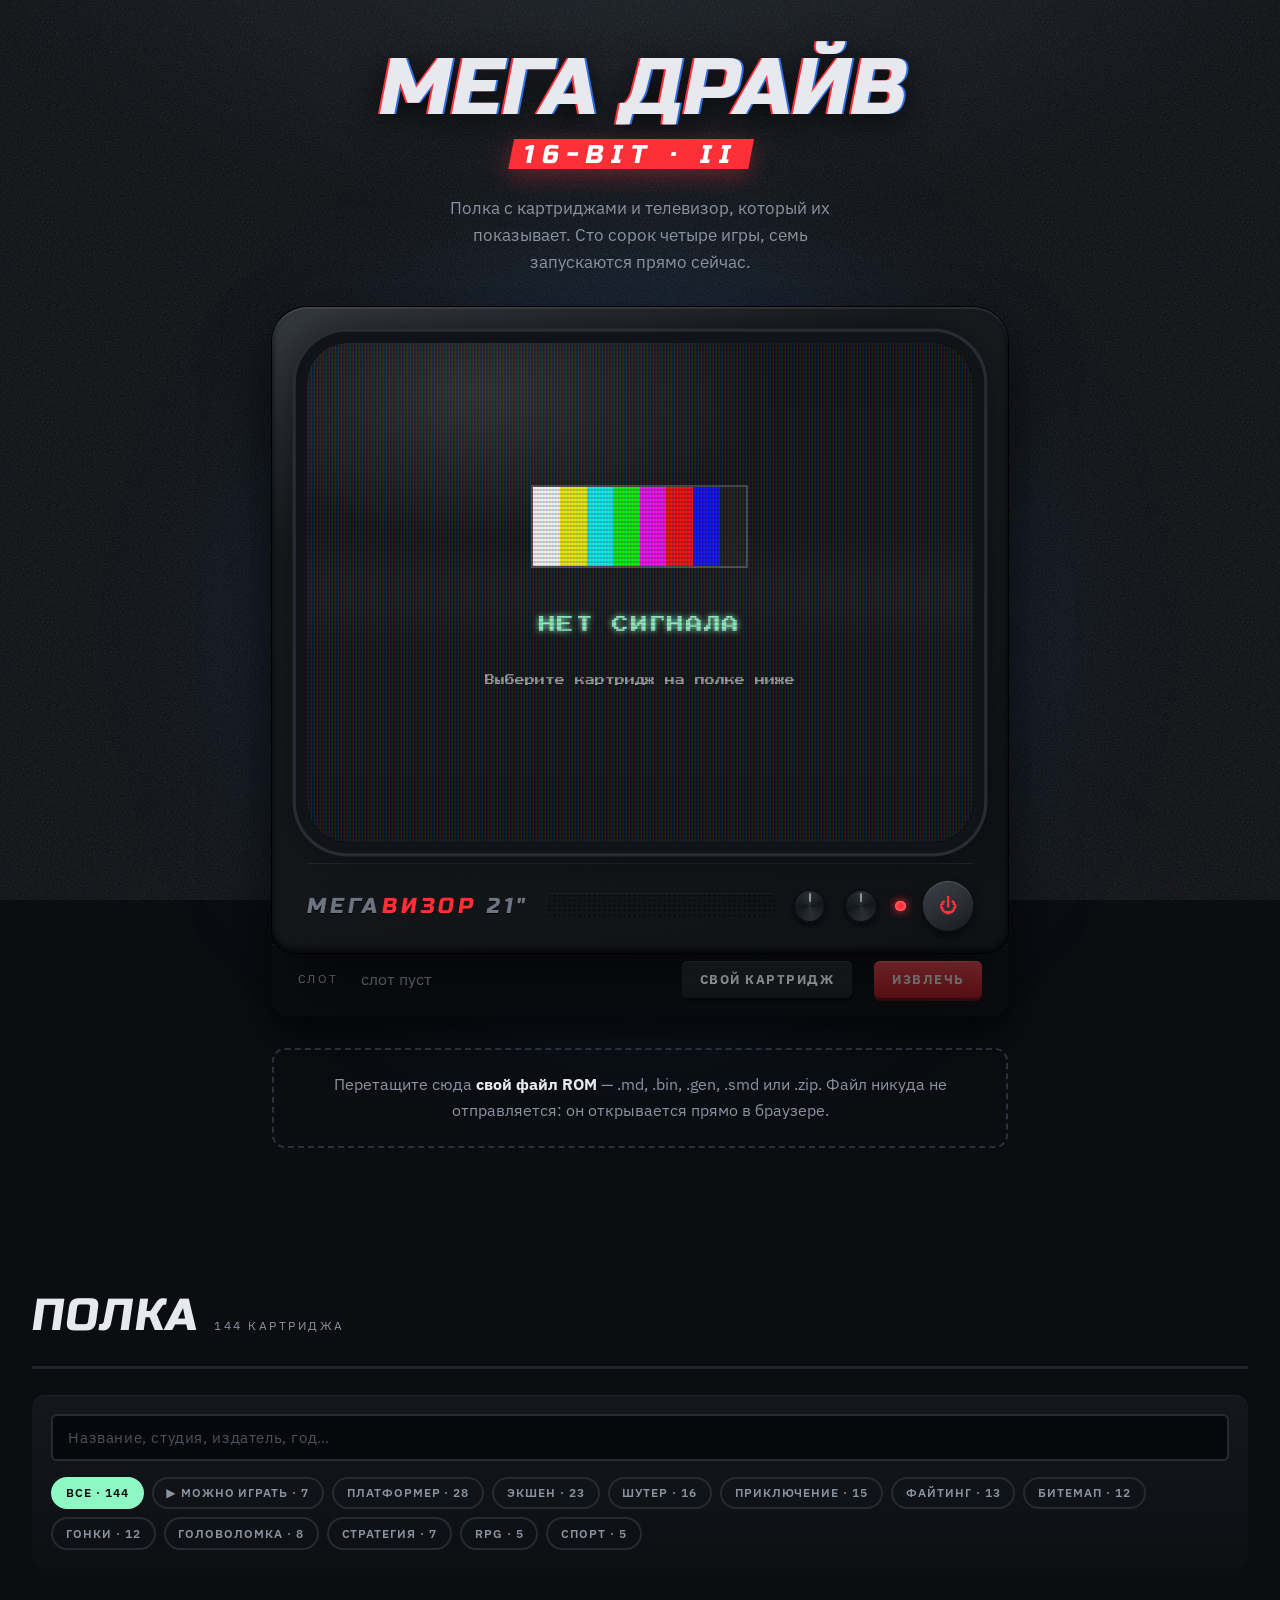
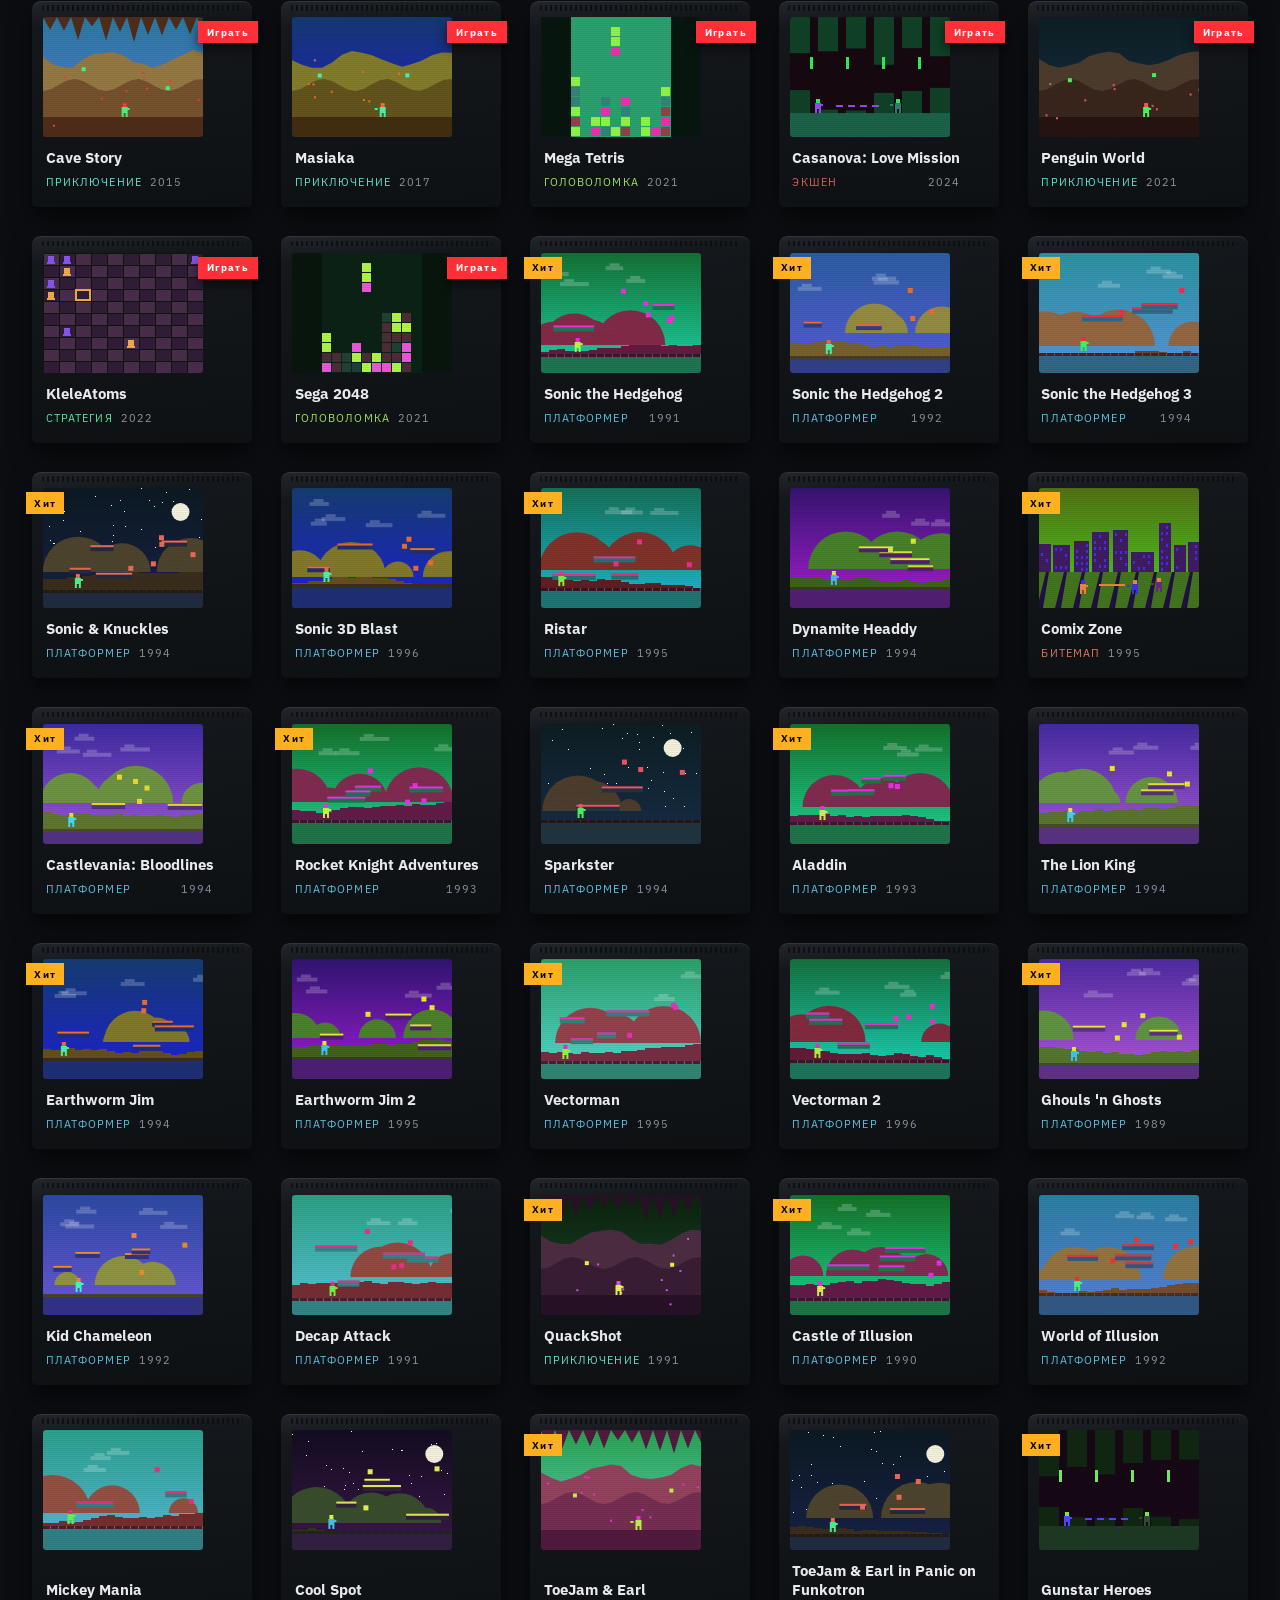
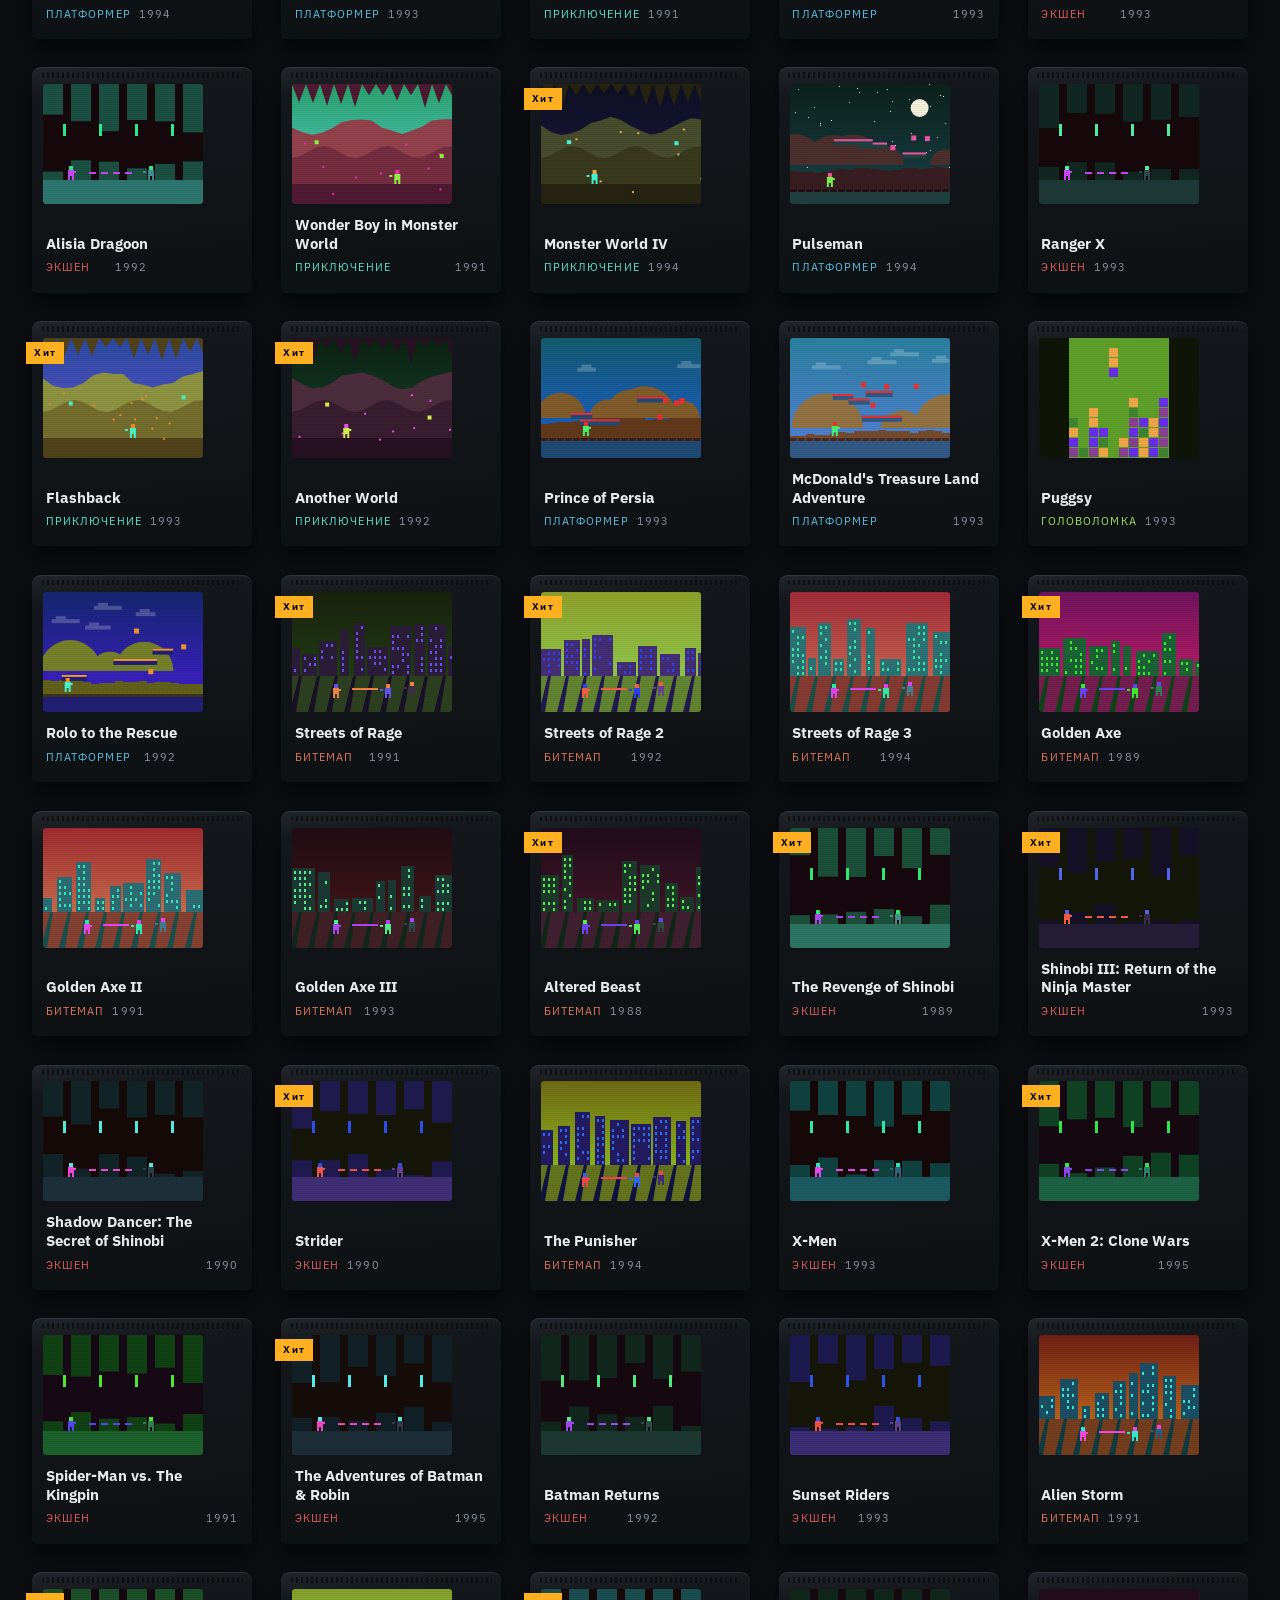
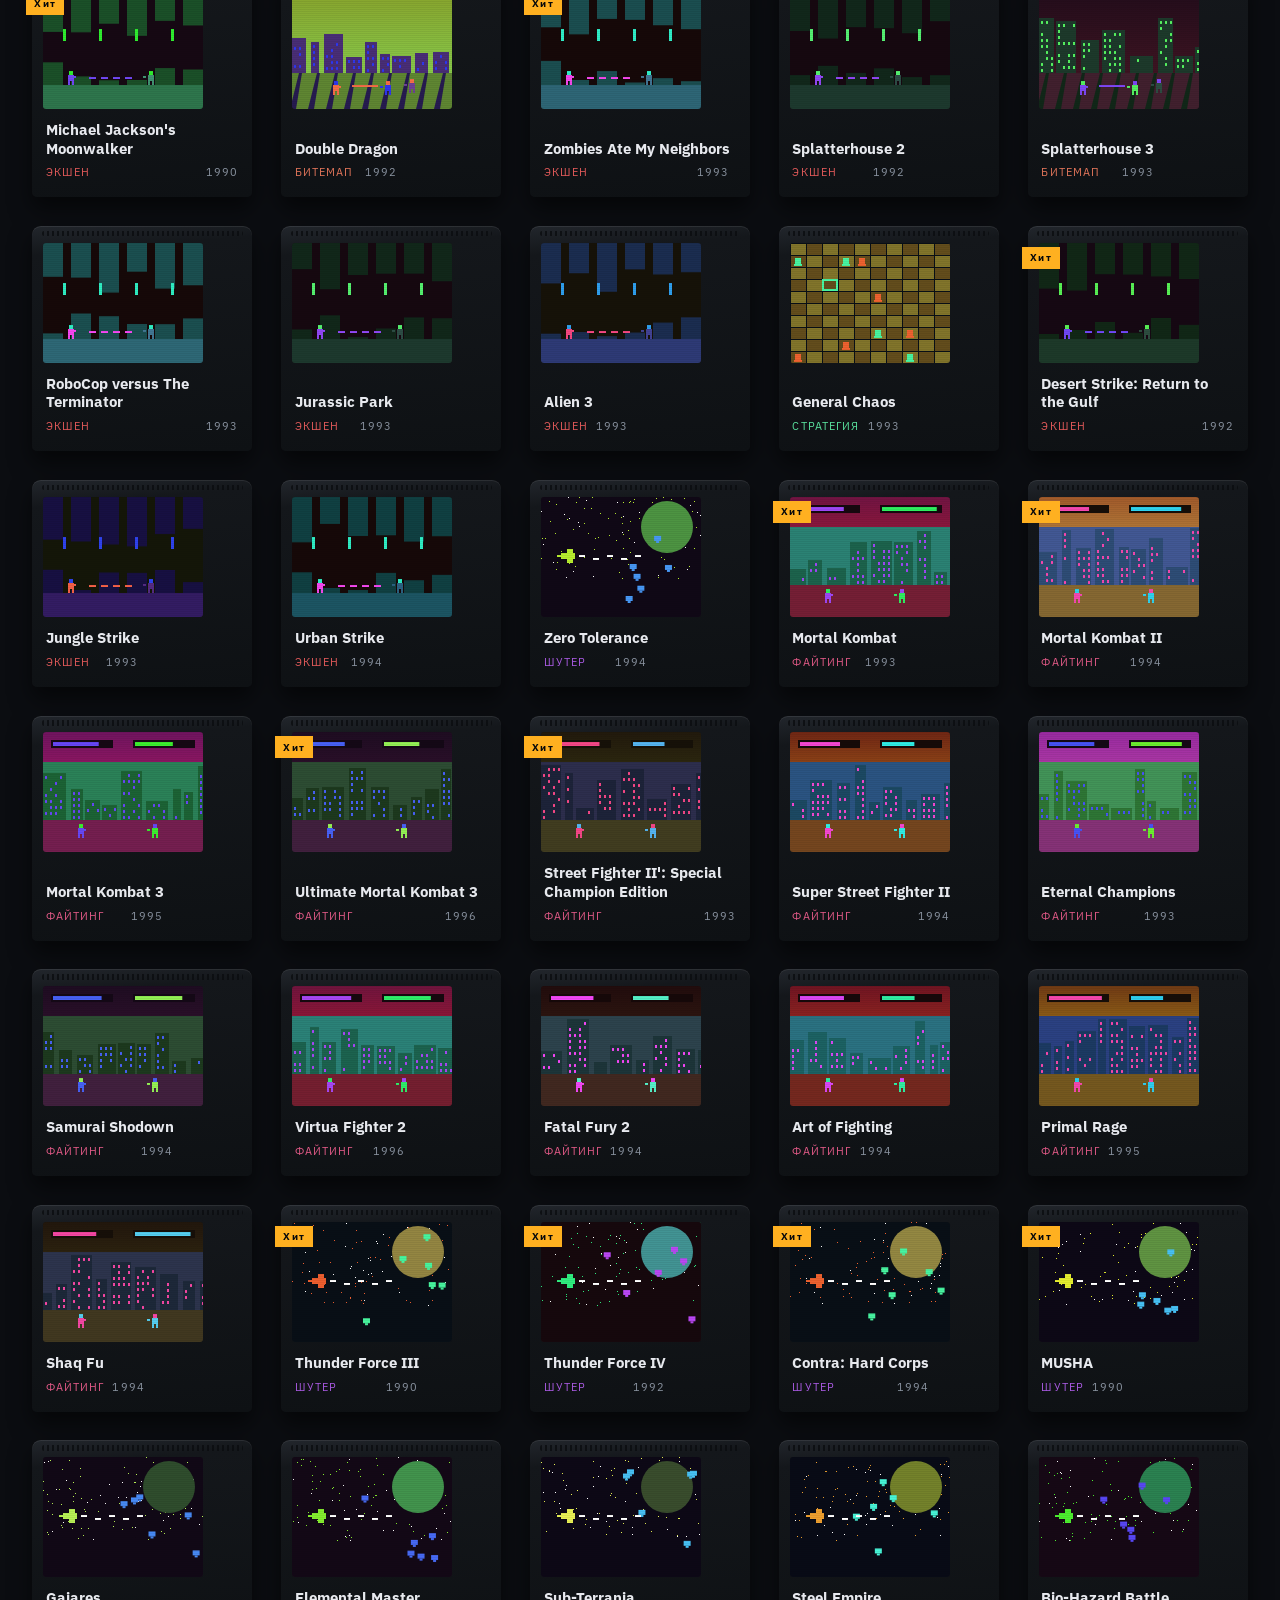
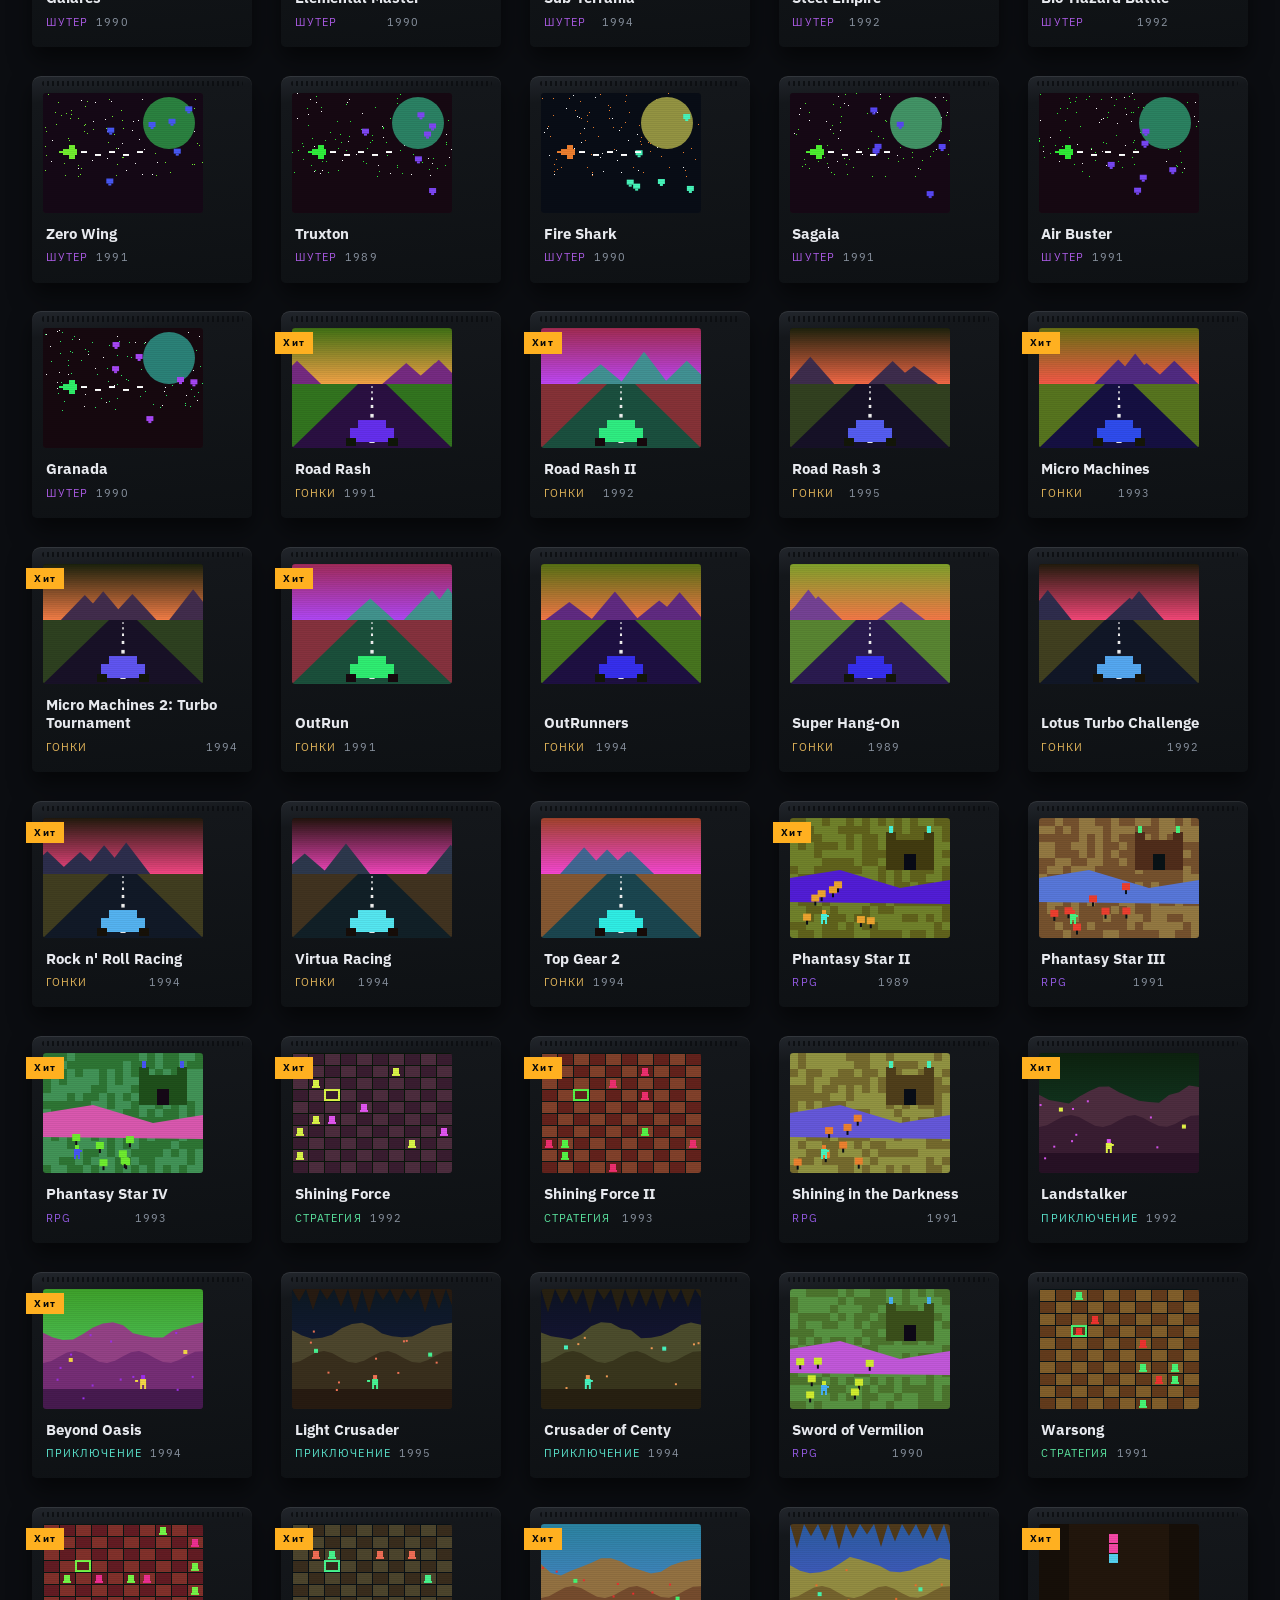
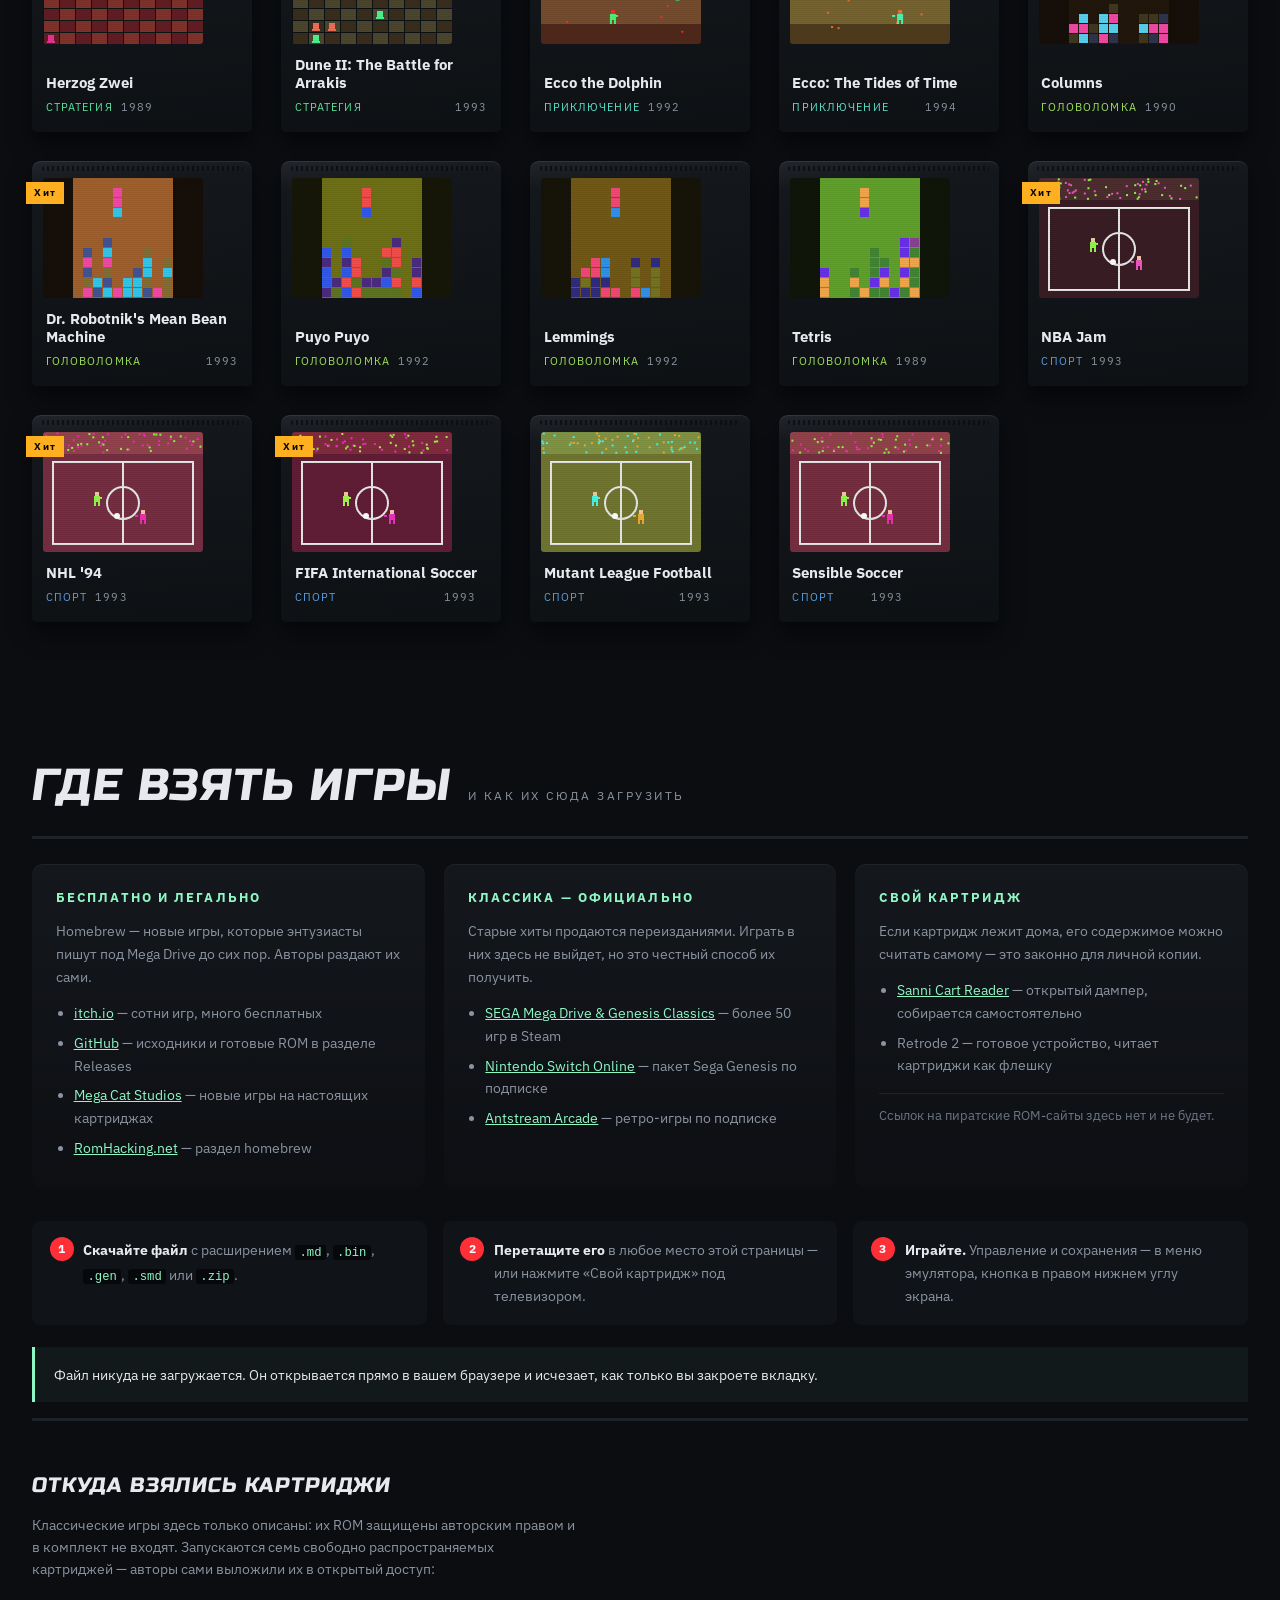
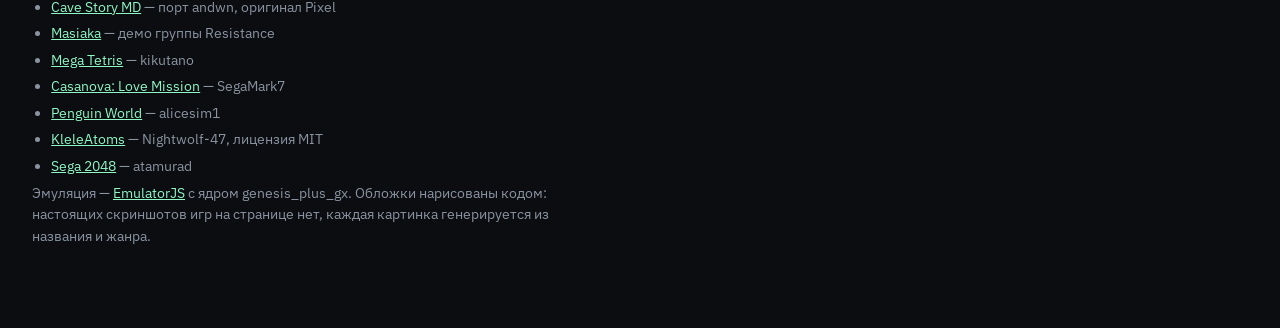
==== index.html @ 90690cce "Страница каталога и раздел «Где взять игры»" ====
<!doctype html>
<html lang="ru">
<head>
<meta charset="utf-8">
<meta name="viewport" content="width=device-width, initial-scale=1">
<title>Мега Драйв II — полка картриджей</title>
<meta name="description" content="Каталог 144 игр Sega Mega Drive II и рабочий эмулятор в браузере. Homebrew-картриджи запускаются сразу, свои — перетаскиванием.">
<link rel="preconnect" href="https://fonts.googleapis.com">
<link rel="preconnect" href="https://fonts.gstatic.com" crossorigin>
<link href="https://fonts.googleapis.com/css2?family=IBM+Plex+Sans:wght@400;600;700&family=Press+Start+2P&family=Russo+One&display=swap" rel="stylesheet">
<link rel="stylesheet" href="assets/css/main.css">
<link rel="stylesheet" href="assets/css/crt.css">
<link rel="icon" href="data:image/svg+xml,%3Csvg xmlns='http://www.w3.org/2000/svg' viewBox='0 0 32 32'%3E%3Crect width='32' height='32' rx='4' fill='%2317191d'/%3E%3Crect x='5' y='9' width='22' height='15' rx='2' fill='%238ef7c4'/%3E%3C/svg%3E">
</head>
<body>

<header class="masthead shell">
  <h1 class="wordmark">
    <span class="wordmark-top">Мега Драйв</span>
    <span class="wordmark-bottom">16-BIT · II</span>
  </h1>
  <p class="tagline">
    Полка с картриджами и телевизор, который их показывает.
    Сто сорок четыре игры, семь запускаются прямо сейчас.
  </p>
</header>

<main>
  <section class="theatre" aria-label="Телевизор">
    <div class="tv" id="tv">
      <div class="tv-glow" aria-hidden="true"></div>

      <div class="screen" id="screen">
        <div class="screen-content" id="screenContent">

          <div class="view-idle" id="viewIdle">
            <div class="idle-bars" id="idleBars" aria-hidden="true"></div>
            <p class="idle-title">НЕТ СИГНАЛА</p>
            <p class="idle-hint">Выберите картридж на полке ниже</p>
          </div>

          <div class="screen-view view-detail" id="viewDetail"></div>
          <div class="screen-view view-game" id="viewGame"></div>

        </div>

        <div class="screen-fx" aria-hidden="true">
          <div class="fx-noise"></div>
          <div class="fx-roll"></div>
          <div class="fx-mask"></div>
          <div class="fx-scan"></div>
          <div class="fx-glass"></div>
        </div>

        <p class="channel-badge" id="channel" aria-hidden="true">CH 00</p>
      </div>

      <div class="tv-panel">
        <span class="tv-brand" aria-hidden="true">МЕГА<b>ВИЗОР</b> 21"</span>
        <div class="tv-speaker" aria-hidden="true"></div>
        <div class="tv-knob" aria-hidden="true"></div>
        <div class="tv-knob" aria-hidden="true"></div>
        <span class="tv-led" aria-hidden="true"></span>
        <button class="tv-power" id="power" type="button" aria-pressed="false">
          <span aria-hidden="true">⏻</span>
          <span class="visually-hidden">Включить или выключить телевизор</span>
        </button>
      </div>
    </div>

    <div class="shelf">
      <span class="slot-label">Слот</span>
      <span class="slot-title" id="slotTitle" data-empty="true">слот пуст</span>
      <button class="btn" id="btnLoad" type="button">Свой картридж</button>
      <button class="btn btn-red" id="btnEject" type="button" disabled>Извлечь</button>
      <input type="file" id="fileInput" class="visually-hidden" accept=".md,.bin,.gen,.smd,.68k,.sgd,.zip">
    </div>

    <p class="dropzone" id="dropzone">
      Перетащите сюда <strong>свой файл ROM</strong> — .md, .bin, .gen, .smd или .zip.
      Файл никуда не отправляется: он открывается прямо в браузере.
    </p>
  </section>

  <section class="catalog shell" aria-label="Каталог игр">
    <div class="section-head">
      <h2 class="section-title">Полка</h2>
      <span class="section-count" id="resultCount"></span>
    </div>

    <div class="filters">
      <div class="filter-row">
        <label class="visually-hidden" for="search">Поиск по каталогу</label>
        <input class="search" id="search" type="search" placeholder="Название, студия, издатель, год…" autocomplete="off">
      </div>
      <div class="filter-row" id="chips"></div>
    </div>

    <ul class="grid" id="grid"></ul>
  </section>

  <section class="guide shell" id="guide" aria-label="Где взять игры">
    <div class="section-head">
      <h2 class="section-title">Где взять игры</h2>
      <span class="section-count">и как их сюда загрузить</span>
    </div>

    <div class="guide-grid">
      <article class="guide-card">
        <h3 class="guide-title">Бесплатно и легально</h3>
        <p>Homebrew — новые игры, которые энтузиасты пишут под Mega Drive до сих пор. Авторы раздают их сами.</p>
        <ul class="guide-links">
          <li><a href="https://itch.io/games/tag-sega-genesis" target="_blank" rel="noopener">itch.io</a> — сотни игр, много бесплатных</li>
          <li><a href="https://github.com/topics/segagenesis" target="_blank" rel="noopener">GitHub</a> — исходники и готовые ROM в разделе Releases</li>
          <li><a href="https://megacatstudios.com/collections/sega-genesis" target="_blank" rel="noopener">Mega Cat Studios</a> — новые игры на настоящих картриджах</li>
          <li><a href="https://www.romhacking.net/homebrew/" target="_blank" rel="noopener">RomHacking.net</a> — раздел homebrew</li>
        </ul>
      </article>

      <article class="guide-card">
        <h3 class="guide-title">Классика — официально</h3>
        <p>Старые хиты продаются переизданиями. Играть в них здесь не выйдет, но это честный способ их получить.</p>
        <ul class="guide-links">
          <li><a href="https://store.steampowered.com/app/34270/" target="_blank" rel="noopener">SEGA Mega Drive &amp; Genesis Classics</a> — более 50 игр в Steam</li>
          <li><a href="https://www.nintendo.com/us/switch/online/" target="_blank" rel="noopener">Nintendo Switch Online</a> — пакет Sega Genesis по подписке</li>
          <li><a href="https://www.antstream.com/" target="_blank" rel="noopener">Antstream Arcade</a> — ретро-игры по подписке</li>
        </ul>
      </article>

      <article class="guide-card">
        <h3 class="guide-title">Свой картридж</h3>
        <p>Если картридж лежит дома, его содержимое можно считать самому — это законно для личной копии.</p>
        <ul class="guide-links">
          <li><a href="https://github.com/sanni/cartreader" target="_blank" rel="noopener">Sanni Cart Reader</a> — открытый дампер, собирается самостоятельно</li>
          <li>Retrode 2 — готовое устройство, читает картриджи как флешку</li>
        </ul>
        <p class="guide-warn">Ссылок на пиратские ROM-сайты здесь нет и не будет.</p>
      </article>
    </div>

    <ol class="guide-steps">
      <li><b>Скачайте файл</b> с расширением <code>.md</code>, <code>.bin</code>, <code>.gen</code>, <code>.smd</code> или <code>.zip</code>.</li>
      <li><b>Перетащите его</b> в любое место этой страницы — или нажмите «Свой картридж» под телевизором.</li>
      <li><b>Играйте.</b> Управление и сохранения — в меню эмулятора, кнопка в правом нижнем углу экрана.</li>
    </ol>

    <p class="guide-privacy">
      Файл никуда не загружается. Он открывается прямо в вашем браузере и исчезает,
      как только вы закроете вкладку.
    </p>
  </section>
</main>

<footer class="colophon shell">
  <h2>Откуда взялись картриджи</h2>
  <p>
    Классические игры здесь только описаны: их ROM защищены авторским правом и в комплект не входят.
    Запускаются семь свободно распространяемых картриджей — авторы сами выложили их в открытый доступ:
  </p>
  <ul>
    <li><a href="https://github.com/andwn/cave-story-md">Cave Story MD</a> — порт andwn, оригинал Pixel</li>
    <li><a href="https://github.com/ResistanceVault/demo-Masiaka">Masiaka</a> — демо группы Resistance</li>
    <li><a href="https://github.com/kikutano/Mega-Tetris-for-SEGA-Genesis">Mega Tetris</a> — kikutano</li>
    <li><a href="https://github.com/SegaMark7/Casanova-love-mission">Casanova: Love Mission</a> — SegaMark7</li>
    <li><a href="https://github.com/alicesim1/Penguin-World">Penguin World</a> — alicesim1</li>
    <li><a href="https://github.com/Nightwolf-47/KleleAtoms-MD">KleleAtoms</a> — Nightwolf-47, лицензия MIT</li>
    <li><a href="https://github.com/atamurad/sega-2048">Sega 2048</a> — atamurad</li>
  </ul>
  <p>
    Эмуляция — <a href="https://emulatorjs.org/">EmulatorJS</a> с ядром genesis_plus_gx.
    Обложки нарисованы кодом: настоящих скриншотов игр на странице нет, каждая картинка
    генерируется из названия и жанра.
  </p>
</footer>

<script src="assets/js/data.js"></script>
<script src="assets/js/catalog.js"></script>
<script src="assets/js/art.js"></script>
<script src="assets/js/app.js"></script>
</body>
</html>
---- assets/css/main.css ----
/* ============================================================
   Страница: тёмная комната, в которой стоит телевизор.
   Правило типографики: всё, что «на экране» — пиксельный шрифт,
   всё, что «в комнате» — печатный. Смешивать нельзя.
   ============================================================ */

:root {
  --void: #05070a;
  --room: #0b0d11;
  --case: #17191d;
  --case-lit: #33373d;
  --phos: #8ef7c4;
  --red: #ff2f38;
  --blue: #2f6fe4;
  --amber: #ffb020;
  --paper: #e7e9ee;
  --muted: #8a93a0;

  /* Обязательное требование: кириллица в самом шрифте, а не в фолбэке. */
  --font-display: "Russo One", "Impact", system-ui, sans-serif;
  --font-body: "IBM Plex Sans", system-ui, sans-serif;
  --font-screen: "Press Start 2P", "Courier New", monospace;

  --shell: min(100% - 2.4rem, 76rem);
  --tv-w: min(100% - 2.4rem, 46rem, calc(104vh - 90px));

  --noise-tex: url("data:image/svg+xml,%3Csvg xmlns='http://www.w3.org/2000/svg' width='160' height='160'%3E%3Cfilter id='n'%3E%3CfeTurbulence type='fractalNoise' baseFrequency='0.8' numOctaves='3'/%3E%3C/filter%3E%3Crect width='160' height='160' filter='url(%23n)' opacity='0.5'/%3E%3C/svg%3E");
}

* { box-sizing: border-box; }

body {
  margin: 0;
  background: var(--room);
  color: var(--paper);
  font-family: var(--font-body);
  font-size: 16px;
  line-height: 1.6;
  overflow-x: hidden;
  -webkit-font-smoothing: antialiased;
}

/* Тёмная комната: свет падает сверху и от телевизора */
body::before {
  content: "";
  position: fixed;
  inset: 0;
  z-index: -2;
  pointer-events: none;
  background:
    radial-gradient(90% 60% at 50% -10%, #1a1f27 0%, transparent 60%),
    radial-gradient(70% 50% at 50% 110%, #12161c 0%, transparent 70%);
}

body::after {
  content: "";
  position: fixed;
  inset: 0;
  z-index: -1;
  pointer-events: none;
  opacity: 0.28;
  background-image: var(--noise-tex);
  background-size: 200px 200px;
}

.shell { width: var(--shell); margin-inline: auto; }

:where(a) { color: var(--phos); }

:where(a, button, input, select, [tabindex]):focus-visible {
  outline: 3px solid var(--amber);
  outline-offset: 3px;
  border-radius: 2px;
}

.visually-hidden {
  position: absolute;
  width: 1px; height: 1px;
  padding: 0; margin: -1px;
  overflow: hidden;
  clip-path: inset(50%);
  white-space: nowrap;
}

/* --- Шапка -------------------------------------------------- */

.masthead {
  padding: clamp(1.4rem, 4vw, 3rem) 0 clamp(1.2rem, 2.5vw, 2rem);
  text-align: center;
}

.wordmark {
  margin: 0;
  font-family: var(--font-display);
  font-weight: 400;
  line-height: 1.02;
  letter-spacing: -0.005em;
  text-transform: uppercase;
  transform: skewX(-11deg);
}

.wordmark-top {
  display: block;
  font-size: clamp(2rem, 8.4vw, 5rem);
  color: var(--paper);
  text-shadow:
    -2px 0 var(--red),
    2px 0 var(--blue),
    0 0.5rem 2rem rgb(0 0 0 / 0.9);
}

.wordmark-bottom {
  display: inline-block;
  margin-top: 0.35em;
  padding: 0.12em 0.5em 0.06em;
  font-size: clamp(0.85rem, 3.2vw, 1.6rem);
  letter-spacing: 0.3em;
  color: #fff;
  background: var(--red);
  box-shadow: 0 0.4rem 1.4rem rgb(255 47 56 / 0.35);
}

.tagline {
  max-width: 44ch;
  margin: 1.6rem auto 0;
  transform: none;
  color: var(--muted);
  font-size: clamp(0.9rem, 1.6vw, 1.05rem);
}

/* --- Зона телевизора ---------------------------------------- */

.theatre {
  position: relative;
  padding-bottom: clamp(2rem, 5vw, 3.5rem);
}

/* Полка под телевизором со слотом картриджа */
.shelf {
  width: var(--tv-w);
  margin: -0.6rem auto 0;
  padding: 1.1rem 1.6rem;
  display: flex;
  flex-wrap: wrap;
  align-items: center;
  gap: 0.8rem 1.4rem;
  border-radius: 0 0 1rem 1rem;
  background: linear-gradient(180deg, #101317, #0a0c0f);
  box-shadow: inset 0 1px 0 rgb(255 255 255 / 0.05), 0 1.2rem 2.4rem rgb(0 0 0 / 0.6);
}

.slot-label {
  font-size: 0.72rem;
  letter-spacing: 0.22em;
  text-transform: uppercase;
  color: var(--muted);
}

.slot-title {
  flex: 1 1 12rem;
  min-width: 0;
  font-weight: 600;
  color: var(--paper);
  overflow: hidden;
  text-overflow: ellipsis;
  white-space: nowrap;
}

.slot-title[data-empty="true"] { color: var(--muted); font-weight: 400; }

/* --- Кнопки в стиле корпуса приставки ------------------------ */

.btn {
  appearance: none;
  border: none;
  cursor: pointer;
  display: inline-flex;
  align-items: center;
  gap: 0.5rem;
  padding: 0.62rem 1.1rem;
  border-radius: 0.35rem;
  font-family: var(--font-body);
  font-size: 0.8rem;
  font-weight: 700;
  letter-spacing: 0.12em;
  text-transform: uppercase;
  color: var(--paper);
  background: linear-gradient(180deg, #2b3038, #171a1f);
  box-shadow: 0 3px 0 #08090c, inset 0 1px 0 rgb(255 255 255 / 0.12);
  transition: transform 90ms ease, box-shadow 90ms ease, background 160ms ease;
}

.btn:hover { background: linear-gradient(180deg, #343a44, #1c2026); }
.btn:active { transform: translateY(3px); box-shadow: 0 0 0 #08090c, inset 0 2px 4px rgb(0 0 0 / 0.7); }
.btn[disabled] { opacity: 0.4; cursor: not-allowed; transform: none; }

.btn-red {
  color: #fff;
  background: linear-gradient(180deg, #ff4a52, #c8161d);
  box-shadow: 0 3px 0 #6d0a0e, inset 0 1px 0 rgb(255 255 255 / 0.28);
}
.btn-red:hover { background: linear-gradient(180deg, #ff6169, #d81c24); }
.btn-red:active { box-shadow: 0 0 0 #6d0a0e, inset 0 2px 4px rgb(0 0 0 / 0.4); }

/* --- Каталог ------------------------------------------------ */

.catalog { padding: clamp(2.5rem, 6vw, 5rem) 0 4rem; }

.section-head {
  display: flex;
  flex-wrap: wrap;
  align-items: baseline;
  gap: 0.4rem 1rem;
  margin-bottom: 1.6rem;
  padding-bottom: 0.9rem;
  border-bottom: 3px solid #1e2229;
}

.section-title {
  margin: 0;
  font-family: var(--font-display);
  font-weight: 400;
  font-size: clamp(1.6rem, 5vw, 2.8rem);
  letter-spacing: 0.02em;
  text-transform: uppercase;
  transform: skewX(-8deg);
}

.section-count {
  font-size: 0.78rem;
  letter-spacing: 0.2em;
  text-transform: uppercase;
  color: var(--muted);
}

/* Панель фильтров — как ряд переключателей на корпусе */
.filters {
  display: grid;
  gap: 1rem;
  margin-bottom: 2rem;
  padding: 1.2rem;
  border-radius: 0.8rem;
  background: linear-gradient(180deg, #14171c, #0d0f13);
  box-shadow: inset 0 1px 0 rgb(255 255 255 / 0.05);
}

.filter-row {
  display: flex;
  flex-wrap: wrap;
  align-items: center;
  gap: 0.5rem;
}

.search {
  flex: 1 1 16rem;
  min-width: 0;
  padding: 0.7rem 0.95rem;
  border: 2px solid #262b33;
  border-radius: 0.35rem;
  background: #06080b;
  color: var(--phos);
  font-family: var(--font-body);
  font-size: 0.95rem;
  letter-spacing: 0.04em;
}

.search::placeholder { color: #4a525d; }
.search:focus { border-color: var(--phos); }

.chip {
  appearance: none;
  cursor: pointer;
  padding: 0.42rem 0.8rem;
  border: 2px solid #262b33;
  border-radius: 999px;
  background: transparent;
  color: var(--muted);
  font-family: var(--font-body);
  font-size: 0.76rem;
  font-weight: 600;
  letter-spacing: 0.08em;
  text-transform: uppercase;
  transition: color 140ms ease, border-color 140ms ease, background 140ms ease;
}

.chip:hover { color: var(--paper); border-color: #3c434e; }

.chip[aria-pressed="true"] {
  color: #06080b;
  background: var(--phos);
  border-color: var(--phos);
}

/* --- Сетка картриджей --------------------------------------- */

.grid {
  display: grid;
  grid-template-columns: repeat(auto-fill, minmax(11.5rem, 1fr));
  gap: clamp(1rem, 2.4vw, 1.8rem);
  list-style: none;
  margin: 0;
  padding: 0;
}

.grid > li { display: flex; }

.cart {
  position: relative;
  display: flex;
  flex-direction: column;
  flex: 1;
  width: 100%;
  padding: 0;
  border: none;
  cursor: pointer;
  text-align: left;
  border-radius: 0.55rem 0.55rem 0.3rem 0.3rem;
  background: linear-gradient(175deg, #22262c 0%, #14171b 12%, #0e1114 100%);
  box-shadow: 0 0.7rem 1.4rem rgb(0 0 0 / 0.55), inset 0 1px 0 rgb(255 255 255 / 0.08);
  transition: transform 180ms cubic-bezier(0.2, 0.8, 0.2, 1), box-shadow 180ms ease;
  color: inherit;
  font: inherit;
}

/* насечки для пальцев на верхней кромке картриджа */
.cart::before {
  content: "";
  position: absolute;
  inset: 0.3rem 0.6rem auto;
  height: 0.34rem;
  border-radius: 2px;
  background-image: repeating-linear-gradient(90deg, #0a0c0f 0 2px, transparent 2px 5px);
  opacity: 0.8;
}

.cart:hover,
.cart:focus-visible {
  transform: translateY(-0.6rem);
  box-shadow: 0 1.4rem 2.4rem rgb(0 0 0 / 0.7), inset 0 1px 0 rgb(255 255 255 / 0.14);
}

.cart-label {
  margin: 1.05rem 0.7rem 0;
  border-radius: 0.2rem;
  overflow: hidden;
  background: #000;
  box-shadow: inset 0 0 0 2px rgb(255 255 255 / 0.1);
}

.cart-art {
  display: block;
  width: 100%;
  aspect-ratio: 4 / 3;
  image-rendering: pixelated;
}

.cart-body { margin-top: auto; padding: 0.75rem 0.85rem 0.95rem; }

.cart-title {
  margin: 0;
  font-size: 0.92rem;
  font-weight: 700;
  line-height: 1.25;
  color: var(--paper);
  /* длинные названия не должны ломать сетку */
  display: -webkit-box;
  -webkit-line-clamp: 2;
  -webkit-box-orient: vertical;
  overflow: hidden;
}

.cart-meta {
  display: flex;
  justify-content: space-between;
  gap: 0.5rem;
  margin-top: 0.4rem;
  font-size: 0.7rem;
  letter-spacing: 0.1em;
  text-transform: uppercase;
  color: var(--muted);
}

.cart-genre { color: var(--genre-color, var(--muted)); }

/* Наклейка «играется» на homebrew-картриджах */
.cart-playable {
  position: absolute;
  top: 1.3rem;
  right: -0.35rem;
  z-index: 2;
  padding: 0.2rem 0.55rem;
  font-size: 0.6rem;
  font-weight: 700;
  letter-spacing: 0.14em;
  color: #fff;
  background: var(--red);
  box-shadow: 0 0.3rem 0.7rem rgb(0 0 0 / 0.6);
}

.cart-hit {
  position: absolute;
  top: 1.3rem;
  left: -0.35rem;
  z-index: 2;
  padding: 0.2rem 0.5rem;
  font-size: 0.6rem;
  font-weight: 700;
  letter-spacing: 0.12em;
  color: #06080b;
  background: var(--amber);
}

.empty-note {
  padding: 3rem 1rem;
  text-align: center;
  color: var(--muted);
}

/* --- Карточка игры на экране телевизора ---------------------- */

.view-detail {
  padding: 6% 7%;
  overflow-y: auto;
  font-size: clamp(0.42rem, 1.1vw, 0.6rem);
  line-height: 2.1;
}

.detail-title {
  margin: 0 0 1.4em;
  font-size: clamp(0.62rem, 1.9vw, 1rem);
  line-height: 1.6;
  color: #fff;
}

.detail-rows {
  display: grid;
  grid-template-columns: auto 1fr;
  gap: 0.5em 1.2em;
  margin: 0 0 1.6em;
}

.detail-rows dt { color: rgb(255 255 255 / 0.62); text-shadow: none; }
.detail-rows dd { margin: 0; color: var(--phos); }

.detail-text {
  margin: 0 0 1.8em;
  color: rgb(255 255 255 / 0.95);
  text-shadow: none;
  line-height: 2.3;
}

.detail-actions { display: flex; flex-wrap: wrap; gap: 0.8em; }

.screen-btn {
  appearance: none;
  cursor: pointer;
  padding: 0.9em 1.2em;
  border: 2px solid var(--phos);
  background: transparent;
  color: var(--phos);
  font-family: var(--font-screen);
  font-size: 1em;
  line-height: 1;
  letter-spacing: 0.06em;
  transition: background 140ms ease, color 140ms ease;
}

.screen-btn:hover { background: var(--phos); color: #04140c; }

.screen-btn-primary {
  border-color: var(--red);
  color: #fff;
  background: var(--red);
}
.screen-btn-primary:hover { background: #fff; color: var(--red); }

.detail-note {
  margin-top: 1.6em;
  color: rgb(255 255 255 / 0.55);
  text-shadow: none;
  line-height: 2.2;
}

/* --- Слой эмулятора ----------------------------------------- */

.view-game { background: #000; }
.view-game > div { width: 100%; height: 100%; }

/* Зона перетаскивания своего картриджа */
.dropzone {
  margin: 2rem auto 0;
  padding: 1.4rem 1.5rem;
  width: var(--tv-w);
  border: 2px dashed #2c323b;
  border-radius: 0.8rem;
  text-align: center;
  color: var(--muted);
  transition: border-color 160ms ease, background 160ms ease, color 160ms ease;
}

.dropzone.is-hot {
  border-color: var(--phos);
  background: rgb(142 247 196 / 0.06);
  color: var(--phos);
}

.dropzone strong { color: var(--paper); }

/* --- Подвал ------------------------------------------------- */

.colophon {
  padding: 3rem 0 4rem;
  border-top: 3px solid #1e2229;
  color: var(--muted);
  font-size: 0.85rem;
}

.colophon h2 {
  margin: 0 0 0.8rem;
  font-family: var(--font-display);
  font-weight: 400;
  font-size: 1.3rem;
  letter-spacing: 0.04em;
  text-transform: uppercase;
  color: var(--paper);
  transform: skewX(-8deg);
}

.colophon p { margin: 0 0 1rem; max-width: 68ch; }
.colophon ul { margin: 0; padding-left: 1.2rem; }
.colophon li { margin-bottom: 0.3rem; }

/* --- Адаптив ------------------------------------------------ */

@media (max-width: 40rem) {
  .tv { padding: 1.1rem 1.1rem 0.8rem; border-radius: 1.2rem; }
  .screen { box-shadow: inset 0 0 0 2px #05060a, inset 0 0 1.6rem 0.7rem rgb(0 0 0 / 0.95), 0 0 0 0.4rem #101317, 0 0 0 0.55rem #292d33; }
  .tv-knob, .tv-brand { display: none; }
  .grid { grid-template-columns: repeat(auto-fill, minmax(9.5rem, 1fr)); }
  .shelf { border-radius: 0 0 0.6rem 0.6rem; }
  /* на узком экране кнопки должны делить одну строку, а не вставать столбиком */
  .shelf .btn { flex: 1 1 8rem; justify-content: center; }
  .slot-title { flex-basis: 100%; }
}

/* --- Где взять игры ----------------------------------------- */

.guide { padding: clamp(2rem, 5vw, 4rem) 0 1rem; }

.guide-grid {
  display: grid;
  grid-template-columns: repeat(auto-fit, minmax(16rem, 1fr));
  gap: 1.2rem;
  margin-bottom: 2rem;
}

.guide-card {
  padding: 1.4rem 1.5rem;
  border-radius: 0.7rem;
  background: linear-gradient(180deg, #14171c, #0d0f13);
  box-shadow: inset 0 1px 0 rgb(255 255 255 / 0.05);
}

.guide-title {
  margin: 0 0 0.7rem;
  font-size: 0.82rem;
  font-weight: 700;
  letter-spacing: 0.16em;
  text-transform: uppercase;
  color: var(--phos);
}

.guide-card p { margin: 0 0 0.9rem; color: var(--muted); font-size: 0.9rem; }

.guide-links { margin: 0; padding-left: 1.1rem; font-size: 0.88rem; color: var(--muted); }
.guide-links li { margin-bottom: 0.45rem; }

.guide-warn {
  margin-top: 1rem !important;
  padding-top: 0.8rem;
  border-top: 1px solid rgb(255 255 255 / 0.07);
  font-size: 0.8rem !important;
  color: #6d7683 !important;
}

.guide-steps {
  display: grid;
  grid-template-columns: repeat(auto-fit, minmax(15rem, 1fr));
  gap: 1rem;
  margin: 0 0 1.4rem;
  padding: 0;
  list-style: none;
  counter-reset: step;
}

.guide-steps li {
  position: relative;
  padding: 1.1rem 1.2rem 1.1rem 3.2rem;
  border-radius: 0.5rem;
  background: #101318;
  color: var(--muted);
  font-size: 0.9rem;
}

/* Нумерация здесь несёт смысл: это последовательность, а не украшение. */
.guide-steps li::before {
  counter-increment: step;
  content: counter(step);
  position: absolute;
  left: 1.1rem;
  top: 1rem;
  width: 1.5rem;
  height: 1.5rem;
  display: grid;
  place-content: center;
  border-radius: 50%;
  background: var(--red);
  color: #fff;
  font-size: 0.75rem;
  font-weight: 700;
}

.guide-steps b { color: var(--paper); }

.guide-steps code {
  padding: 0.05em 0.35em;
  border-radius: 0.2rem;
  background: #06080b;
  color: var(--phos);
  font-size: 0.85em;
}

.guide-privacy {
  margin: 0;
  padding: 1rem 1.2rem;
  border-left: 3px solid var(--phos);
  background: rgb(142 247 196 / 0.05);
  color: var(--paper);
  font-size: 0.9rem;
}

/* Ссылка, которая выглядит и работает как экранная кнопка */
a.screen-btn { display: inline-block; text-decoration: none; }
---- assets/css/crt.css ----
/* ============================================================
   Телевизор. Всё, что здесь — физический объект и его экран.
   Страница вокруг живёт в main.css.
   ============================================================ */

/* --- Корпус ------------------------------------------------ */

.tv {
  position: relative;
  /* ширина ограничена и по вьюпорту, чтобы телевизор влезал в первый экран целиком */
  width: var(--tv-w);
  margin-inline: auto;
  padding: 2.2rem 2.2rem 1.4rem;
  border-radius: 2.2rem 2.2rem 1.4rem 1.4rem;
  background:
    linear-gradient(160deg, var(--case-lit) 0%, var(--case) 26%, #0e1013 100%);
  box-shadow:
    inset 0 2px 0 rgb(255 255 255 / 0.09),
    inset 0 -3px 6px rgb(0 0 0 / 0.8),
    0 2rem 4rem rgb(0 0 0 / 0.75),
    0 0 0 1px rgb(0 0 0 / 0.9);
}

/* мелкая шагрень пластика */
.tv::before {
  content: "";
  position: absolute;
  inset: 0;
  border-radius: inherit;
  pointer-events: none;
  opacity: 0.5;
  background-image: var(--noise-tex);
  background-size: 180px 180px;
  mix-blend-mode: overlay;
}

/* Отсвет телевизора на стене — включается вместе с экраном */
.tv-glow {
  position: absolute;
  inset: -18% -12%;
  z-index: -1;
  border-radius: 50%;
  filter: blur(70px);
  opacity: 0;
  transition: opacity 900ms ease, background 1.6s ease;
  background: radial-gradient(closest-side, var(--glow-tint, #2e7dd8) 0%, transparent 100%);
}

.tv.is-on .tv-glow { opacity: 0.5; }

/* --- Экран -------------------------------------------------- */

.screen {
  position: relative;
  aspect-ratio: 4 / 3;
  border-radius: 6% / 8%;
  overflow: hidden;
  background: #000;
  box-shadow:
    inset 0 0 0 3px #05060a,
    inset 0 0 3rem 1.4rem rgb(0 0 0 / 0.95),
    0 0 0 0.7rem #101317,
    0 0 0 0.9rem #292d33,
    0 0 3rem rgb(0 0 0 / 0.9);
  isolation: isolate;
}

/* содержимое экрана — отдельный слой, чтобы гасить его целиком */
.screen-content {
  position: absolute;
  inset: 0;
  display: grid;
  transform-origin: center;
  background: var(--void);
  transition: filter 260ms ease;
}

.screen-content > * { grid-area: 1 / 1; }

/* Кинескоп выключен: содержимое схлопнуто в точку */
.tv:not(.is-on) .screen-content {
  animation: crt-off 420ms cubic-bezier(0.2, 0, 0, 1) forwards;
}

.tv.is-on .screen-content {
  animation: crt-on 620ms cubic-bezier(0.2, 0.9, 0.2, 1) both;
}

@keyframes crt-off {
  0%   { transform: scale(1, 1);        filter: brightness(1); }
  38%  { transform: scale(1.02, 0.006); filter: brightness(6) saturate(0); }
  70%  { transform: scale(0.35, 0.004); filter: brightness(9) saturate(0); }
  100% { transform: scale(0, 0.002);    filter: brightness(0); }
}

@keyframes crt-on {
  0%   { transform: scale(0, 0.002);  filter: brightness(0); }
  22%  { transform: scale(1, 0.006);  filter: brightness(7) saturate(0); }
  46%  { transform: scale(1, 0.35);   filter: brightness(3) saturate(1.6) hue-rotate(-14deg); }
  70%  { transform: scale(1, 1.04);   filter: brightness(1.5) saturate(1.2); }
  100% { transform: scale(1, 1);      filter: brightness(1); }
}

/* --- Наложения кинескопа ------------------------------------ */
/* Порядок слоёв важен: маска → строки → блик → виньетка. */

.screen-fx {
  position: absolute;
  inset: 0;
  pointer-events: none;
  z-index: 5;
}

/* Апертурная решётка: RGB-триады люминофора */
.fx-mask {
  position: absolute;
  inset: 0;
  mix-blend-mode: color-burn;
  opacity: 0.15;
  background-image: repeating-linear-gradient(
    90deg,
    rgb(255 0 0 / 0.75) 0 1px,
    rgb(0 255 0 / 0.75) 1px 2px,
    rgb(0 0 255 / 0.75) 2px 3px
  );
}

/* Строчная развёртка */
.fx-scan {
  position: absolute;
  inset: 0;
  opacity: 0.34;
  background-image: repeating-linear-gradient(
    180deg,
    rgb(0 0 0 / 0) 0 2px,
    rgb(0 0 0 / 0.5) 2px 4px
  );
}

/* Медленно ползущая полоса кадровой несинхронности */
.fx-roll {
  position: absolute;
  inset: -100% 0;
  opacity: 0.5;
  background: linear-gradient(
    180deg,
    transparent 0%,
    rgb(255 255 255 / 0.045) 46%,
    rgb(255 255 255 / 0.09) 50%,
    rgb(255 255 255 / 0.045) 54%,
    transparent 100%
  );
  animation: roll 7.5s linear infinite;
}

@keyframes roll {
  from { transform: translateY(0); }
  to   { transform: translateY(50%); }
}

/* Блик на стекле и виньетка кинескопа */
.fx-glass {
  position: absolute;
  inset: 0;
  background:
    radial-gradient(70% 48% at 26% 10%, rgb(255 255 255 / 0.11) 0%, transparent 62%),
    radial-gradient(120% 100% at 50% 50%, transparent 58%, rgb(0 0 0 / 0.5) 100%);
}

/* Снег — включается только на «пустом канале» */
.fx-noise {
  position: absolute;
  inset: 0;
  opacity: 0;
  background-image: var(--noise-tex);
  background-size: 160px 160px;
  transition: opacity 200ms linear;
}

.screen.is-static .fx-noise {
  opacity: 0.5;
  animation: snow 0.55s steps(6) infinite;
}

@keyframes snow {
  0%   { background-position: 0 0; }
  20%  { background-position: -40px 20px; }
  40%  { background-position: 30px -30px; }
  60%  { background-position: -20px -40px; }
  80%  { background-position: 40px 30px; }
  100% { background-position: 0 0; }
}

/* Едва заметное мерцание накала */
.tv.is-on .screen-content { animation-fill-mode: both; }
.tv.is-on .screen::after {
  content: "";
  position: absolute;
  inset: 0;
  z-index: 6;
  pointer-events: none;
  background: rgb(180 220 255 / 0.035);
  animation: flicker 5.5s steps(2) infinite;
}

@keyframes flicker {
  0%, 96%, 100% { opacity: 0.35; }
  97%  { opacity: 0.9; }
  98%  { opacity: 0.15; }
}

/* --- Панель управления телевизора ---------------------------- */

.tv-panel {
  display: flex;
  align-items: center;
  gap: 1.1rem;
  margin-top: 1.3rem;
  padding-top: 1.1rem;
  border-top: 1px solid rgb(255 255 255 / 0.06);
}

.tv-brand {
  font-family: var(--font-display);
  font-size: clamp(0.95rem, 2.2vw, 1.35rem);
  letter-spacing: 0.16em;
  color: #6b7480;
  transform: skewX(-9deg);
  text-shadow: 0 1px 0 rgb(0 0 0 / 0.9);
  user-select: none;
}

.tv-brand b { color: var(--red); font-weight: inherit; }

/* Решётка динамика */
.tv-speaker {
  flex: 1;
  height: 1.6rem;
  border-radius: 0.3rem;
  background-image: radial-gradient(circle at center, #05060a 0.9px, transparent 1.1px);
  background-size: 5px 5px;
  opacity: 0.85;
  box-shadow: inset 0 1px 0 rgb(255 255 255 / 0.05);
}

.tv-led {
  width: 0.65rem;
  height: 0.65rem;
  border-radius: 50%;
  background: #3a0d0d;
  box-shadow: inset 0 0 3px rgb(0 0 0 / 0.9);
  transition: background 300ms ease, box-shadow 300ms ease;
  flex: none;
}

.tv.is-on .tv-led {
  background: var(--red);
  box-shadow: 0 0 0.6rem var(--red), inset 0 0 3px rgb(255 255 255 / 0.5);
}

/* Кнопка питания — тяжёлая, с ходом */
.tv-power {
  flex: none;
  width: 3.1rem;
  height: 3.1rem;
  border-radius: 50%;
  border: none;
  cursor: pointer;
  color: #8d959f;
  font-size: 1.15rem;
  background: linear-gradient(155deg, #3a3f46, #16181c);
  box-shadow:
    0 3px 0 #0a0b0e,
    0 5px 10px rgb(0 0 0 / 0.7),
    inset 0 1px 0 rgb(255 255 255 / 0.14);
  transition: transform 90ms ease, box-shadow 90ms ease, color 300ms ease;
}

.tv-power:active {
  transform: translateY(3px);
  box-shadow: 0 0 0 #0a0b0e, inset 0 2px 5px rgb(0 0 0 / 0.8);
}

.tv.is-on .tv-power { color: var(--red); }

/* Ручки настройки — декоративные, но с реальным поворотом */
.tv-knob {
  flex: none;
  width: 2.1rem;
  height: 2.1rem;
  border-radius: 50%;
  background: conic-gradient(from 0deg, #2b2f35, #14161a 22%, #2b2f35 47%, #14161a 72%, #2b2f35);
  box-shadow: inset 0 0 0 2px #0b0d10, 0 2px 4px rgb(0 0 0 / 0.7);
  position: relative;
}

.tv-knob::after {
  content: "";
  position: absolute;
  left: 50%;
  top: 0.22rem;
  width: 2px;
  height: 0.6rem;
  background: #8d959f;
  transform: translateX(-50%);
  border-radius: 1px;
}

/* --- Экранные слои ------------------------------------------ */

.screen-view {
  position: relative;
  z-index: 2;
  display: none;
  overflow: hidden;
}

.screen-view.is-active { display: block; }

/* Общий типографский режим «внутри экрана» */
.screen-content {
  font-family: var(--font-screen);
  color: var(--phos);
  text-shadow: 0 0 6px currentColor;
}

/* Заставка «нет сигнала» */
.view-idle {
  display: none;
  place-content: center;
  text-align: center;
  padding: 8%;
}

.view-idle.is-active { display: grid; }

.idle-bars {
  display: grid;
  grid-auto-flow: column;
  height: clamp(2.6rem, 9vw, 5.2rem);
  width: min(70%, 26rem);
  margin: 0 auto 8%;
  border: 2px solid rgb(255 255 255 / 0.25);
}

.idle-bars span { display: block; }

.idle-title {
  font-size: clamp(0.6rem, 1.9vw, 1.05rem);
  line-height: 1.9;
  letter-spacing: 0.08em;
}

.idle-hint {
  margin-top: 1.2em;
  font-size: clamp(0.42rem, 1.15vw, 0.62rem);
  line-height: 2.1;
  color: rgb(255 255 255 / 0.62);
  text-shadow: none;
}

/* Номер канала в углу, как на настоящем телевизоре */
.channel-badge {
  position: absolute;
  z-index: 7;
  top: 5%;
  right: 5%;
  font-family: var(--font-screen);
  font-size: clamp(0.7rem, 2vw, 1.1rem);
  color: #fff;
  text-shadow: 0 0 8px var(--phos), 2px 2px 0 rgb(0 0 0 / 0.8);
  opacity: 0;
  transition: opacity 300ms ease;
}

.channel-badge.is-visible { opacity: 1; }

/* --- Уважение к prefers-reduced-motion ----------------------- */

@media (prefers-reduced-motion: reduce) {
  .fx-roll,
  .screen.is-static .fx-noise,
  .tv.is-on .screen::after {
    animation: none;
  }
  .tv:not(.is-on) .screen-content,
  .tv.is-on .screen-content {
    animation-duration: 1ms;
  }
  .tv-glow { transition-duration: 1ms; }
}
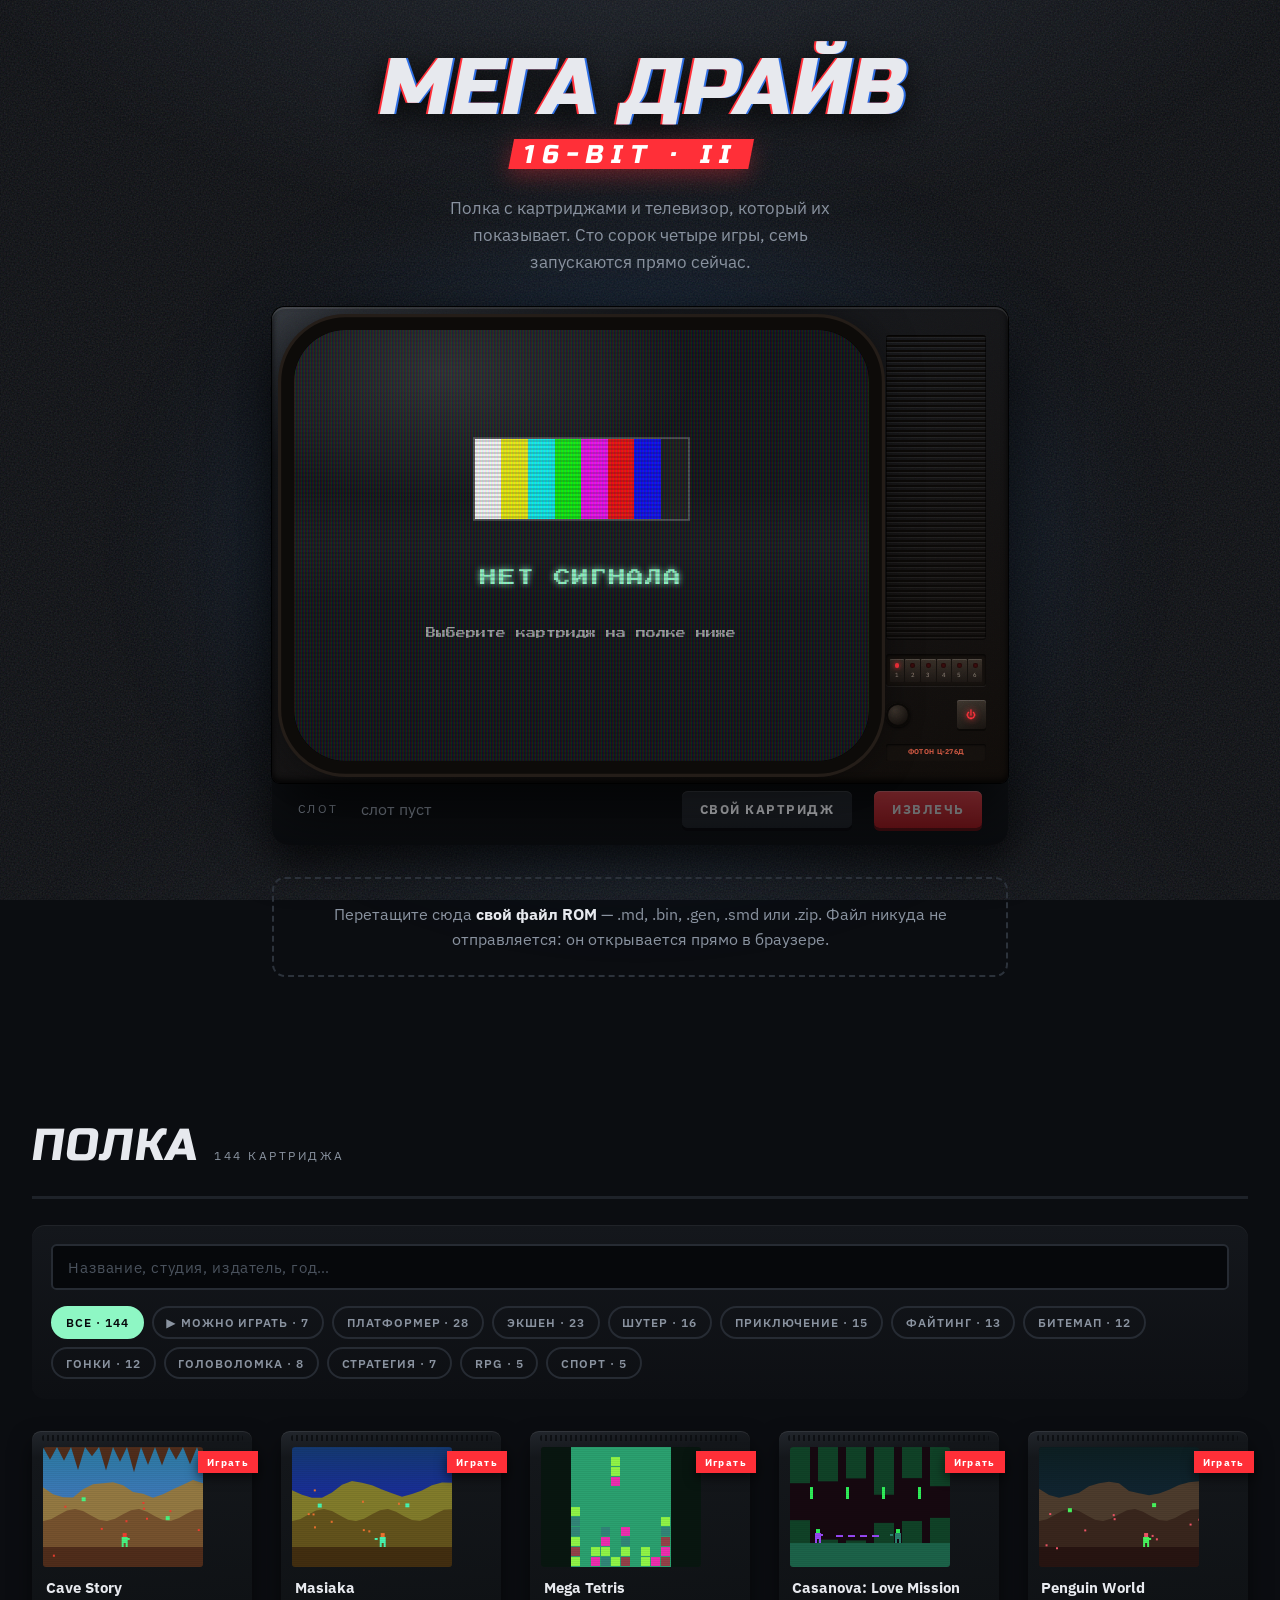
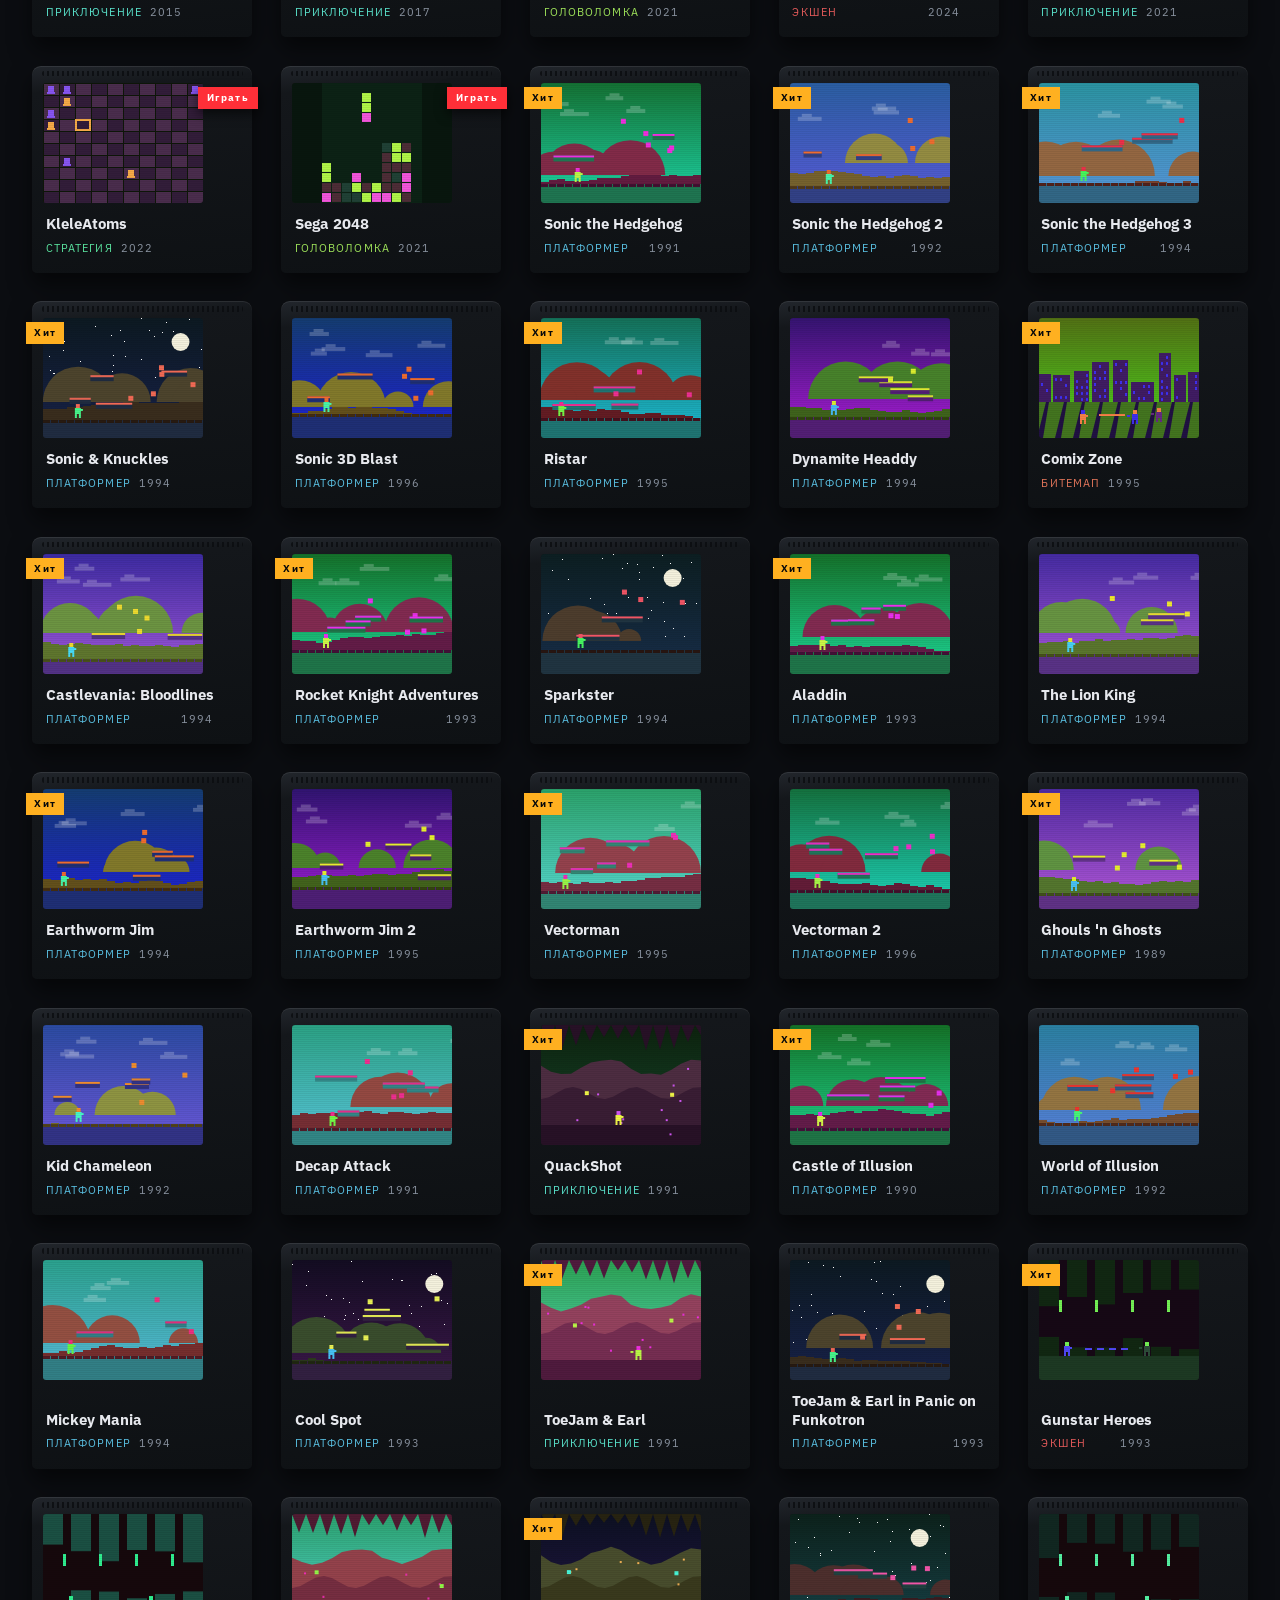
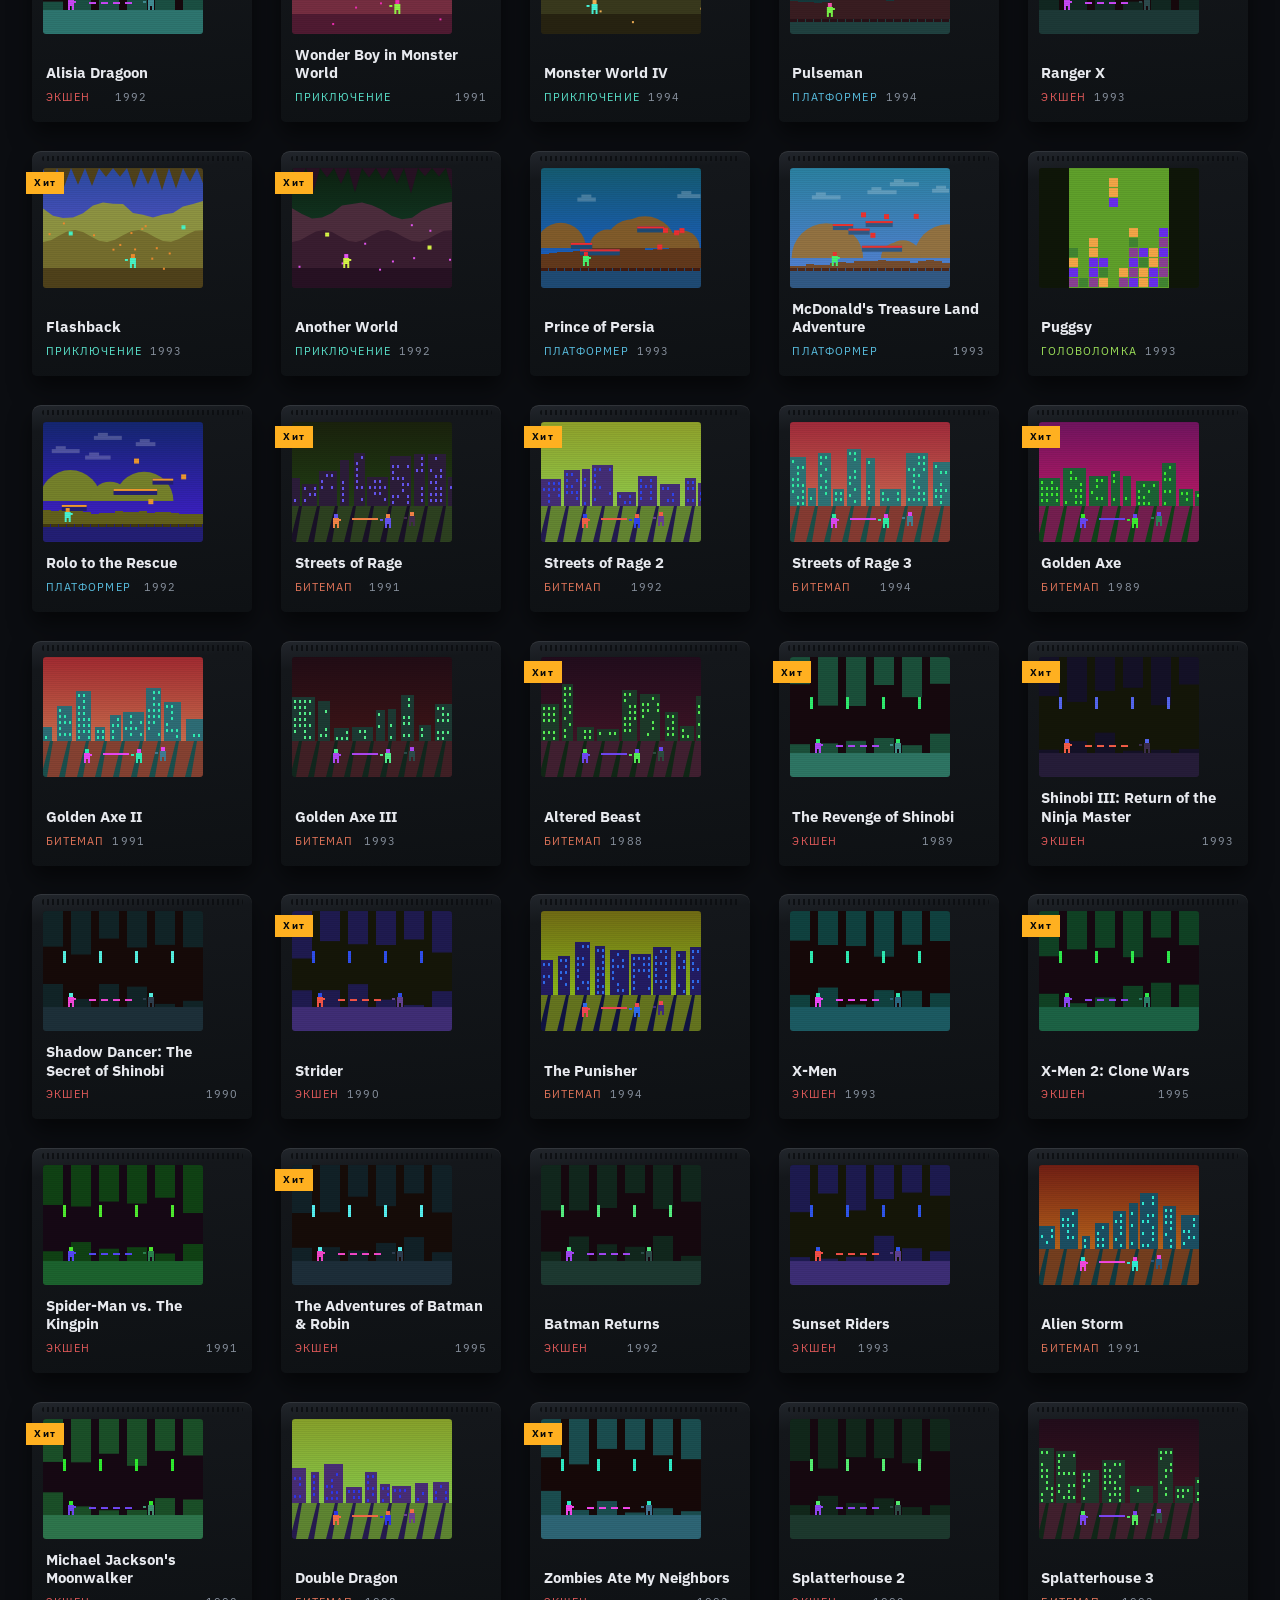
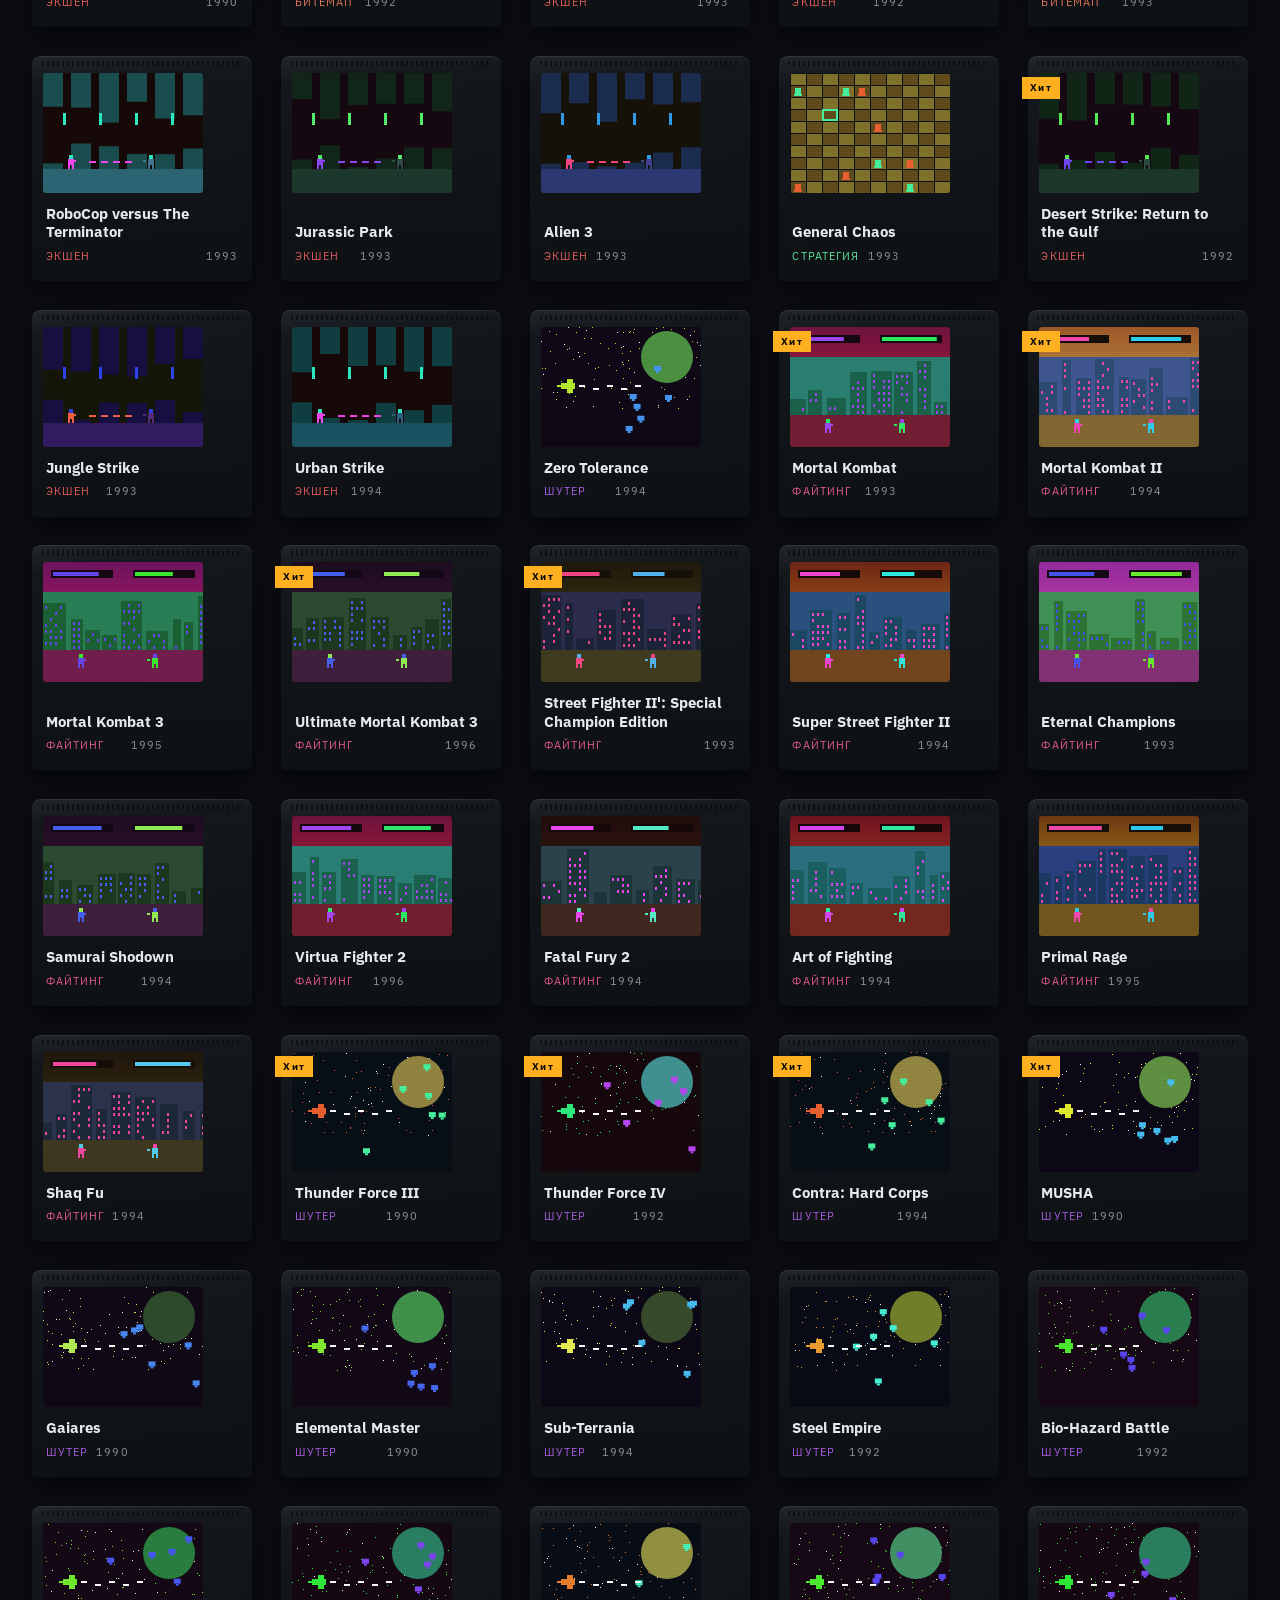
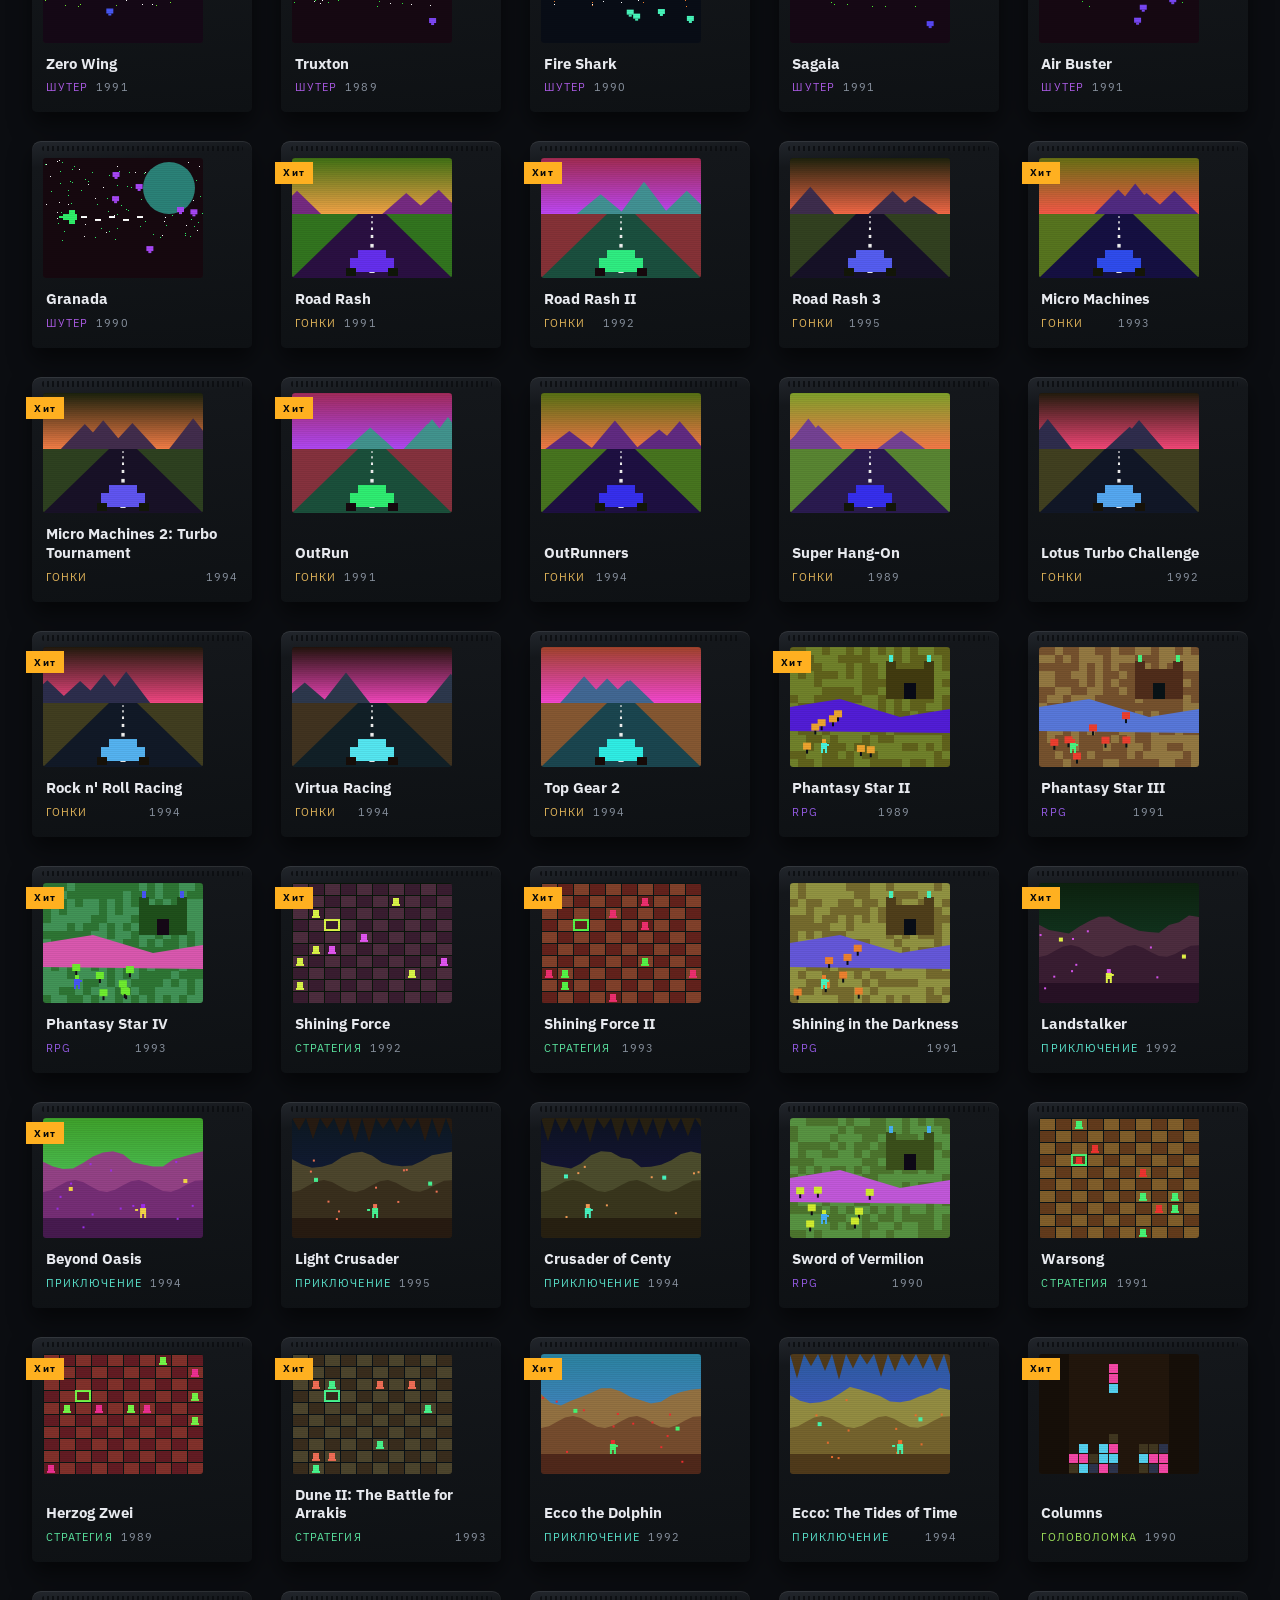
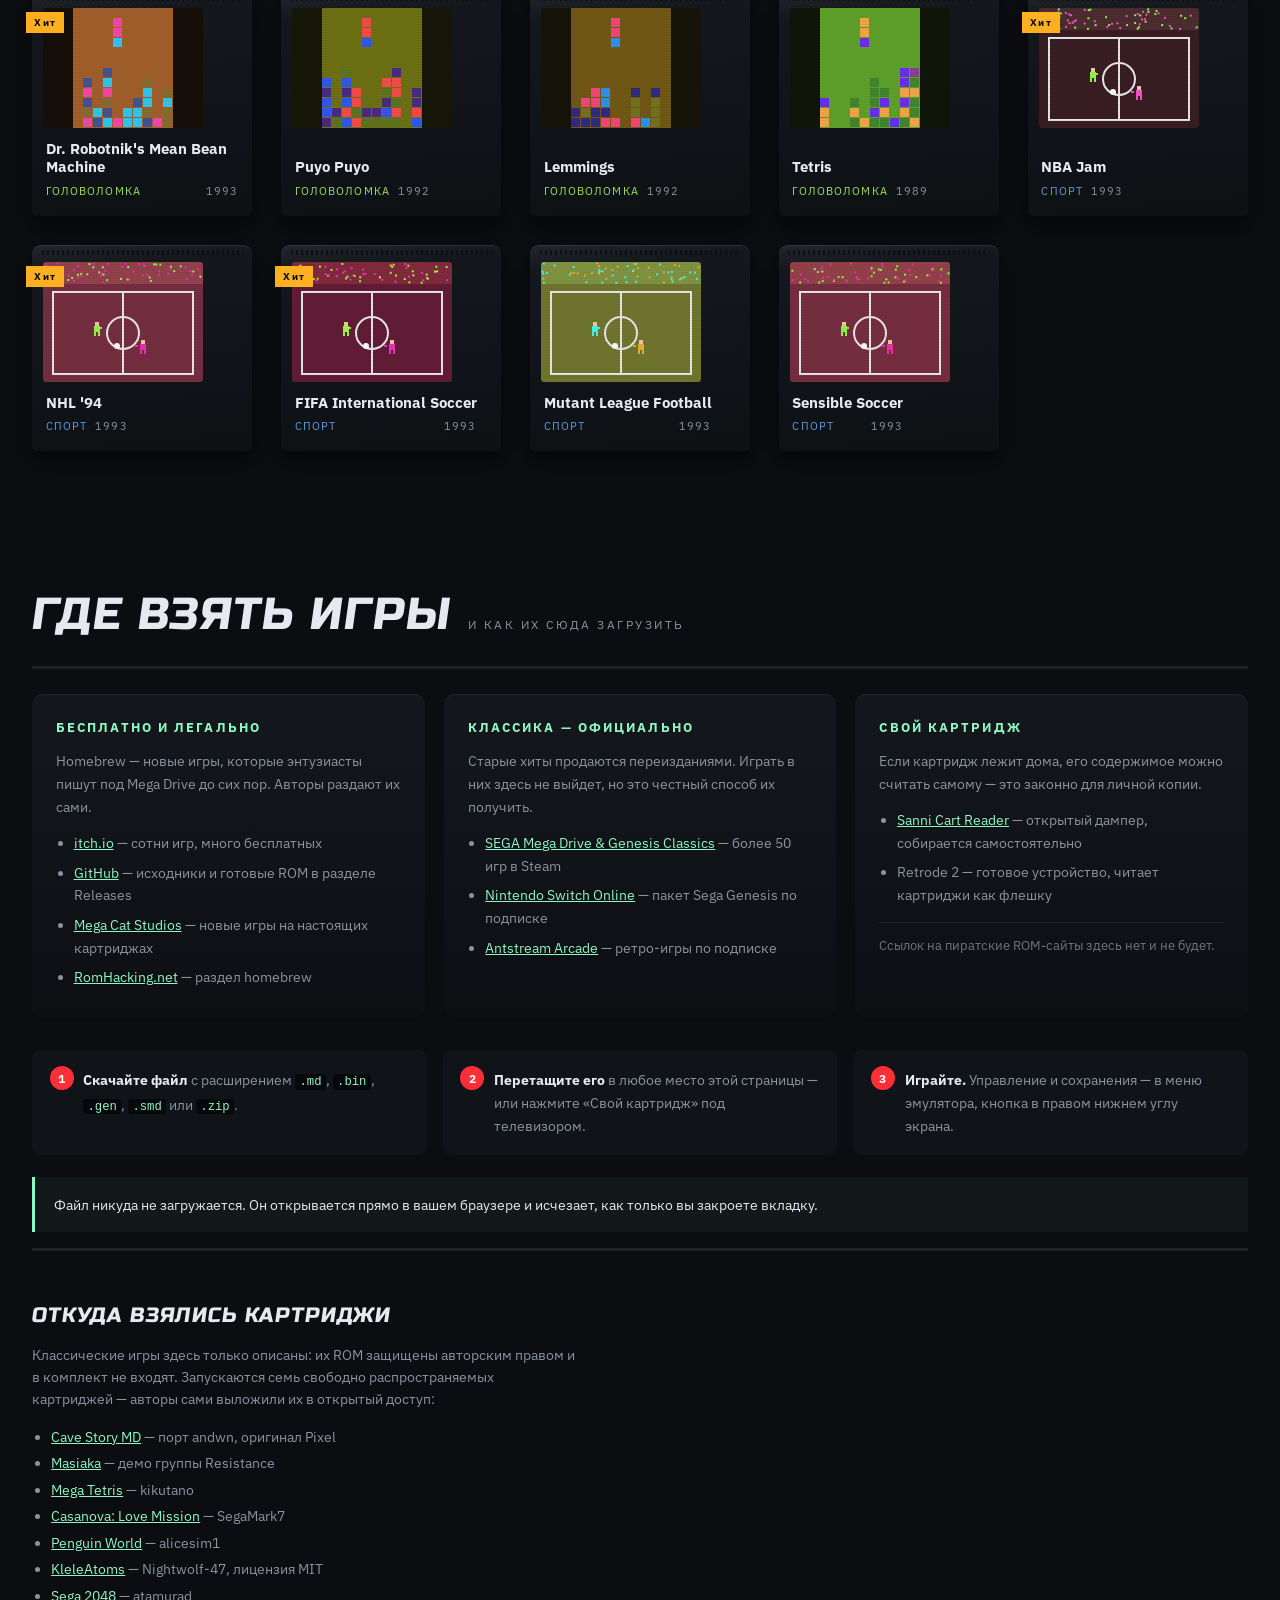
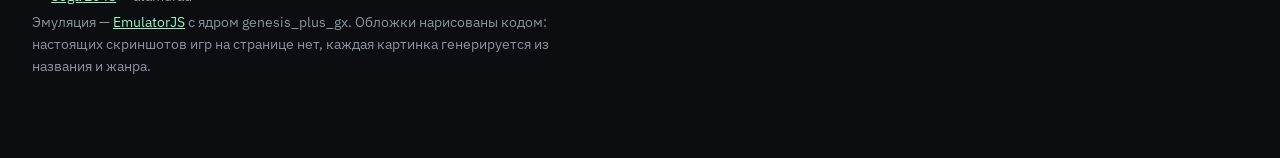
==== commit b8f35afb: "Панель Фотона в разметке, рабочие кнопки каналов, версии ассетов" ====
--- a/index.html
+++ b/index.html
@@ -8,8 +8,8 @@
 <link rel="preconnect" href="https://fonts.googleapis.com">
 <link rel="preconnect" href="https://fonts.gstatic.com" crossorigin>
 <link href="https://fonts.googleapis.com/css2?family=IBM+Plex+Sans:wght@400;600;700&family=Press+Start+2P&family=Russo+One&display=swap" rel="stylesheet">
-<link rel="stylesheet" href="assets/css/main.css">
-<link rel="stylesheet" href="assets/css/crt.css">
+<link rel="stylesheet" href="assets/css/main.css?v=2">
+<link rel="stylesheet" href="assets/css/crt.css?v=2">
 <link rel="icon" href="data:image/svg+xml,%3Csvg xmlns='http://www.w3.org/2000/svg' viewBox='0 0 32 32'%3E%3Crect width='32' height='32' rx='4' fill='%2317191d'/%3E%3Crect x='5' y='9' width='22' height='15' rx='2' fill='%238ef7c4'/%3E%3C/svg%3E">
 </head>
 <body>
@@ -55,16 +55,27 @@
         <p class="channel-badge" id="channel" aria-hidden="true">CH 00</p>
       </div>
 
-      <div class="tv-panel">
-        <span class="tv-brand" aria-hidden="true">МЕГА<b>ВИЗОР</b> 21"</span>
-        <div class="tv-speaker" aria-hidden="true"></div>
-        <div class="tv-knob" aria-hidden="true"></div>
-        <div class="tv-knob" aria-hidden="true"></div>
-        <span class="tv-led" aria-hidden="true"></span>
-        <button class="tv-power" id="power" type="button" aria-pressed="false">
-          <span aria-hidden="true">⏻</span>
-          <span class="visually-hidden">Включить или выключить телевизор</span>
-        </button>
+      <div class="tv-side">
+        <div class="tv-vents" aria-hidden="true"></div>
+
+        <div class="tv-channels" id="channels" role="group" aria-label="Переключатель каналов">
+          <button type="button" class="tv-chan is-on" aria-pressed="true"><span>1</span></button>
+          <button type="button" class="tv-chan" aria-pressed="false"><span>2</span></button>
+          <button type="button" class="tv-chan" aria-pressed="false"><span>3</span></button>
+          <button type="button" class="tv-chan" aria-pressed="false"><span>4</span></button>
+          <button type="button" class="tv-chan" aria-pressed="false"><span>5</span></button>
+          <button type="button" class="tv-chan" aria-pressed="false"><span>6</span></button>
+        </div>
+
+        <div class="tv-knobs">
+          <span class="tv-knob" aria-hidden="true"></span>
+          <button class="tv-power" id="power" type="button" aria-pressed="false">
+            <span aria-hidden="true">⏻</span>
+            <span class="visually-hidden">Включить или выключить телевизор</span>
+          </button>
+        </div>
+
+        <span class="tv-badge" aria-hidden="true">ФОТОН Ц-276Д</span>
       </div>
     </div>
 
@@ -173,9 +184,9 @@
   </p>
 </footer>
 
-<script src="assets/js/data.js"></script>
-<script src="assets/js/catalog.js"></script>
-<script src="assets/js/art.js"></script>
-<script src="assets/js/app.js"></script>
+<script src="assets/js/data.js?v=2"></script>
+<script src="assets/js/catalog.js?v=2"></script>
+<script src="assets/js/art.js?v=2"></script>
+<script src="assets/js/app.js?v=2"></script>
 </body>
 </html>
--- a/assets/css/crt.css
+++ b/assets/css/crt.css
@@ -7,16 +7,19 @@
 
 .tv {
   position: relative;
-  /* ширина ограничена и по вьюпорту, чтобы телевизор влезал в первый экран целиком */
+  display: flex;
+  align-items: flex-start;
+  gap: clamp(0.5rem, 1.4vw, 1.1rem);
   width: var(--tv-w);
   margin-inline: auto;
-  padding: 2.2rem 2.2rem 1.4rem;
-  border-radius: 2.2rem 2.2rem 1.4rem 1.4rem;
+  padding: clamp(0.7rem, 1.8vw, 1.4rem);
+  border-radius: 0.8rem 0.8rem 0.5rem 0.5rem;
+  /* Корпус Фотона — тёмный глянцевый пластик, свет падает сверху слева */
   background:
-    linear-gradient(160deg, var(--case-lit) 0%, var(--case) 26%, #0e1013 100%);
+    linear-gradient(158deg, var(--case-lit) 0%, var(--case) 20%, #100c09 100%);
   box-shadow:
-    inset 0 2px 0 rgb(255 255 255 / 0.09),
-    inset 0 -3px 6px rgb(0 0 0 / 0.8),
+    inset 0 2px 0 rgb(255 255 255 / 0.1),
+    inset 0 -3px 6px rgb(0 0 0 / 0.85),
     0 2rem 4rem rgb(0 0 0 / 0.75),
     0 0 0 1px rgb(0 0 0 / 0.9);
 }
@@ -52,15 +55,18 @@
 
 .screen {
   position: relative;
+  flex: 1;
+  min-width: 0;
   aspect-ratio: 4 / 3;
-  border-radius: 6% / 8%;
+  /* Кинескоп Фотона — сильно скруглённый, утоплен в толстую чёрную маску */
+  border-radius: 9% / 12%;
   overflow: hidden;
   background: #000;
   box-shadow:
-    inset 0 0 0 3px #05060a,
-    inset 0 0 3rem 1.4rem rgb(0 0 0 / 0.95),
-    0 0 0 0.7rem #101317,
-    0 0 0 0.9rem #292d33,
+    inset 0 0 0 4px #0a0806,
+    inset 0 0 3.5rem 1.6rem rgb(0 0 0 / 0.95),
+    0 0 0 0.8rem #0d0b09,
+    0 0 0 1rem #241d18,
     0 0 3rem rgb(0 0 0 / 0.9);
   isolation: isolate;
 }
@@ -209,101 +215,130 @@
   98%  { opacity: 0.15; }
 }
 
-/* --- Панель управления телевизора ---------------------------- */
-
-.tv-panel {
+/* --- Правая панель управления (Фотон Ц-276Д) ------------------ */
+
+.tv-side {
+  flex: 0 0 clamp(3.4rem, 15%, 6.2rem);
+  align-self: stretch;
+  display: flex;
+  flex-direction: column;
+  gap: clamp(0.4rem, 1.2vw, 0.9rem);
+  padding-top: 0.3rem;
+}
+
+/* Вентиляционные рёбра занимают всю свободную высоту */
+.tv-vents {
+  flex: 1;
+  min-height: 2.5rem;
+  border-radius: 0.2rem;
+  background-image: repeating-linear-gradient(
+    180deg,
+    #0b0907 0 2px,
+    rgb(255 255 255 / 0.05) 2px 3px,
+    transparent 3px 5px
+  );
+  box-shadow: inset 0 0 0 1px rgb(0 0 0 / 0.5);
+}
+
+/* Блок из шести кнопок выбора канала с красными индикаторами */
+.tv-channels {
+  display: grid;
+  grid-template-columns: repeat(6, 1fr);
+  gap: 1px;
+  padding: 0.28rem 0.2rem;
+  border-radius: 0.2rem;
+  background: #14100d;
+  box-shadow: inset 0 1px 3px rgb(0 0 0 / 0.9), 0 1px 0 rgb(255 255 255 / 0.06);
+}
+
+.tv-chan {
+  appearance: none;
+  border: none;
+  cursor: pointer;
+  padding: 0.3rem 0 0.15rem;
+  border-radius: 1px;
+  background: linear-gradient(180deg, #352d26, #1b1613);
+  box-shadow: inset 0 1px 0 rgb(255 255 255 / 0.12);
+  display: grid;
+  gap: 0.18rem;
+  justify-items: center;
+  font-family: var(--font-body);
+  font-size: 0.36rem;
+  color: #8a7f74;
+}
+
+/* Индикатор канала — красная точка над кнопкой */
+.tv-chan::before {
+  content: "";
+  width: 0.3rem;
+  height: 0.3rem;
+  border-radius: 50%;
+  background: #3a0d0d;
+  box-shadow: inset 0 0 2px rgb(0 0 0 / 0.9);
+}
+
+.tv-chan.is-on::before {
+  background: var(--red);
+  box-shadow: 0 0 0.35rem var(--red);
+}
+
+.tv-chan:active { transform: translateY(1px); }
+
+.tv-knobs {
   display: flex;
   align-items: center;
-  gap: 1.1rem;
-  margin-top: 1.3rem;
-  padding-top: 1.1rem;
-  border-top: 1px solid rgb(255 255 255 / 0.06);
-}
-
-.tv-brand {
-  font-family: var(--font-display);
-  font-size: clamp(0.95rem, 2.2vw, 1.35rem);
-  letter-spacing: 0.16em;
-  color: #6b7480;
-  transform: skewX(-9deg);
-  text-shadow: 0 1px 0 rgb(0 0 0 / 0.9);
-  user-select: none;
-}
-
-.tv-brand b { color: var(--red); font-weight: inherit; }
-
-/* Решётка динамика */
-.tv-speaker {
-  flex: 1;
-  height: 1.6rem;
-  border-radius: 0.3rem;
-  background-image: radial-gradient(circle at center, #05060a 0.9px, transparent 1.1px);
-  background-size: 5px 5px;
-  opacity: 0.85;
-  box-shadow: inset 0 1px 0 rgb(255 255 255 / 0.05);
-}
-
-.tv-led {
-  width: 0.65rem;
-  height: 0.65rem;
+  justify-content: space-between;
+  gap: 0.4rem;
+}
+
+/* Круглая ручка громкости слева от кнопки питания */
+.tv-knob {
+  flex: none;
+  width: clamp(0.9rem, 3.2vw, 1.5rem);
+  height: clamp(0.9rem, 3.2vw, 1.5rem);
   border-radius: 50%;
-  background: #3a0d0d;
-  box-shadow: inset 0 0 3px rgb(0 0 0 / 0.9);
-  transition: background 300ms ease, box-shadow 300ms ease;
-  flex: none;
-}
-
-.tv.is-on .tv-led {
-  background: var(--red);
-  box-shadow: 0 0 0.6rem var(--red), inset 0 0 3px rgb(255 255 255 / 0.5);
-}
-
-/* Кнопка питания — тяжёлая, с ходом */
+  background: radial-gradient(circle at 34% 30%, #3b332c, #14100d 70%);
+  box-shadow: inset 0 0 0 2px #0b0907, 0 1px 3px rgb(0 0 0 / 0.8);
+}
+
+/* Квадратная клавиша питания — как на оригинале */
 .tv-power {
   flex: none;
-  width: 3.1rem;
-  height: 3.1rem;
-  border-radius: 50%;
+  width: clamp(1.1rem, 3.8vw, 1.8rem);
+  height: clamp(1.1rem, 3.8vw, 1.8rem);
   border: none;
+  border-radius: 0.15rem;
   cursor: pointer;
-  color: #8d959f;
-  font-size: 1.15rem;
-  background: linear-gradient(155deg, #3a3f46, #16181c);
-  box-shadow:
-    0 3px 0 #0a0b0e,
-    0 5px 10px rgb(0 0 0 / 0.7),
-    inset 0 1px 0 rgb(255 255 255 / 0.14);
+  color: #7d7168;
+  font-size: 0.62rem;
+  line-height: 1;
+  background: linear-gradient(165deg, #3b332c, #16120f);
+  box-shadow: 0 2px 0 #0a0806, inset 0 1px 0 rgb(255 255 255 / 0.14);
   transition: transform 90ms ease, box-shadow 90ms ease, color 300ms ease;
 }
 
 .tv-power:active {
-  transform: translateY(3px);
-  box-shadow: 0 0 0 #0a0b0e, inset 0 2px 5px rgb(0 0 0 / 0.8);
-}
-
-.tv.is-on .tv-power { color: var(--red); }
-
-/* Ручки настройки — декоративные, но с реальным поворотом */
-.tv-knob {
-  flex: none;
-  width: 2.1rem;
-  height: 2.1rem;
-  border-radius: 50%;
-  background: conic-gradient(from 0deg, #2b2f35, #14161a 22%, #2b2f35 47%, #14161a 72%, #2b2f35);
-  box-shadow: inset 0 0 0 2px #0b0d10, 0 2px 4px rgb(0 0 0 / 0.7);
-  position: relative;
-}
-
-.tv-knob::after {
-  content: "";
-  position: absolute;
-  left: 50%;
-  top: 0.22rem;
-  width: 2px;
-  height: 0.6rem;
-  background: #8d959f;
-  transform: translateX(-50%);
-  border-radius: 1px;
+  transform: translateY(2px);
+  box-shadow: 0 0 0 #0a0806, inset 0 2px 4px rgb(0 0 0 / 0.8);
+}
+
+.tv.is-on .tv-power {
+  color: var(--red);
+  text-shadow: 0 0 0.4rem var(--red);
+}
+
+/* Шильдик модели внизу панели */
+.tv-badge {
+  font-family: var(--font-body);
+  font-size: clamp(0.3rem, 0.85vw, 0.42rem);
+  font-weight: 700;
+  letter-spacing: 0.04em;
+  text-align: center;
+  color: #c8543f;
+  padding: 0.2rem 0.1rem;
+  border-radius: 0.15rem;
+  background: #14100d;
+  box-shadow: inset 0 1px 2px rgb(0 0 0 / 0.8);
 }
 
 /* --- Экранные слои ------------------------------------------ */
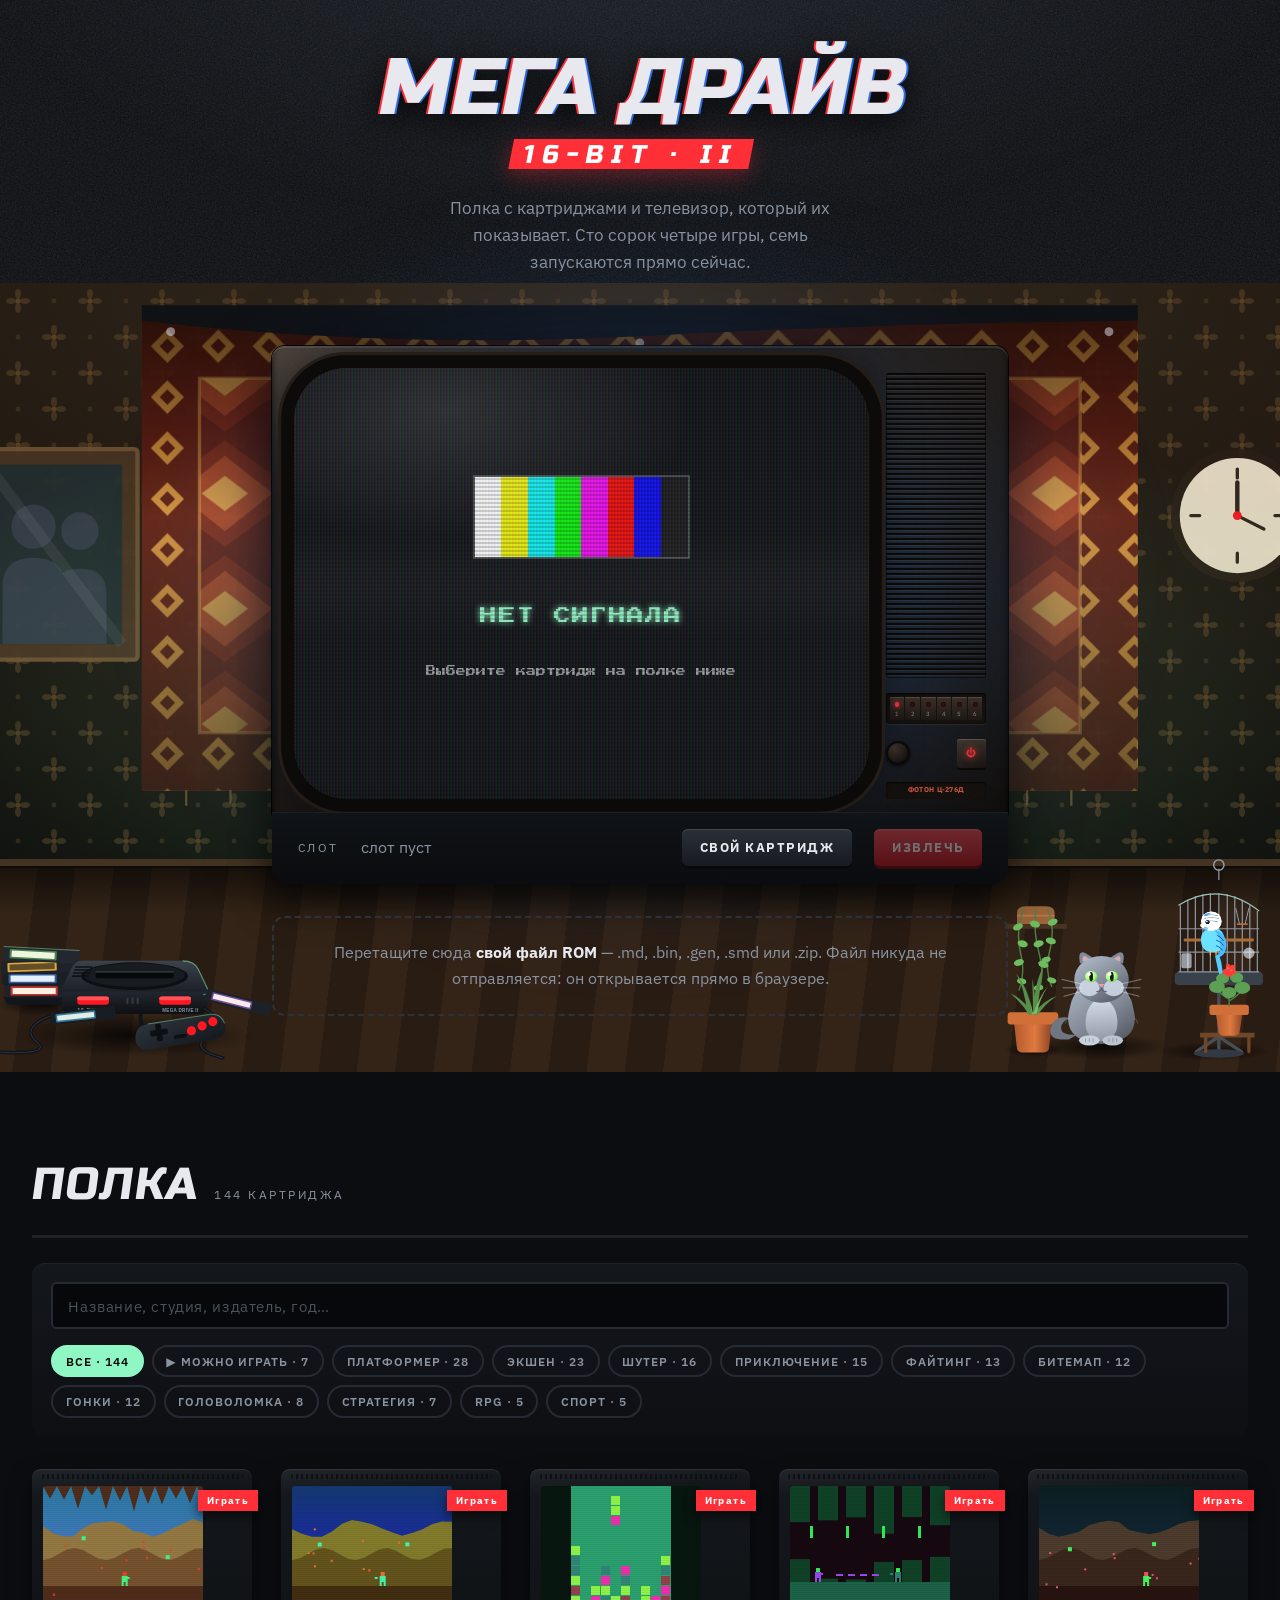
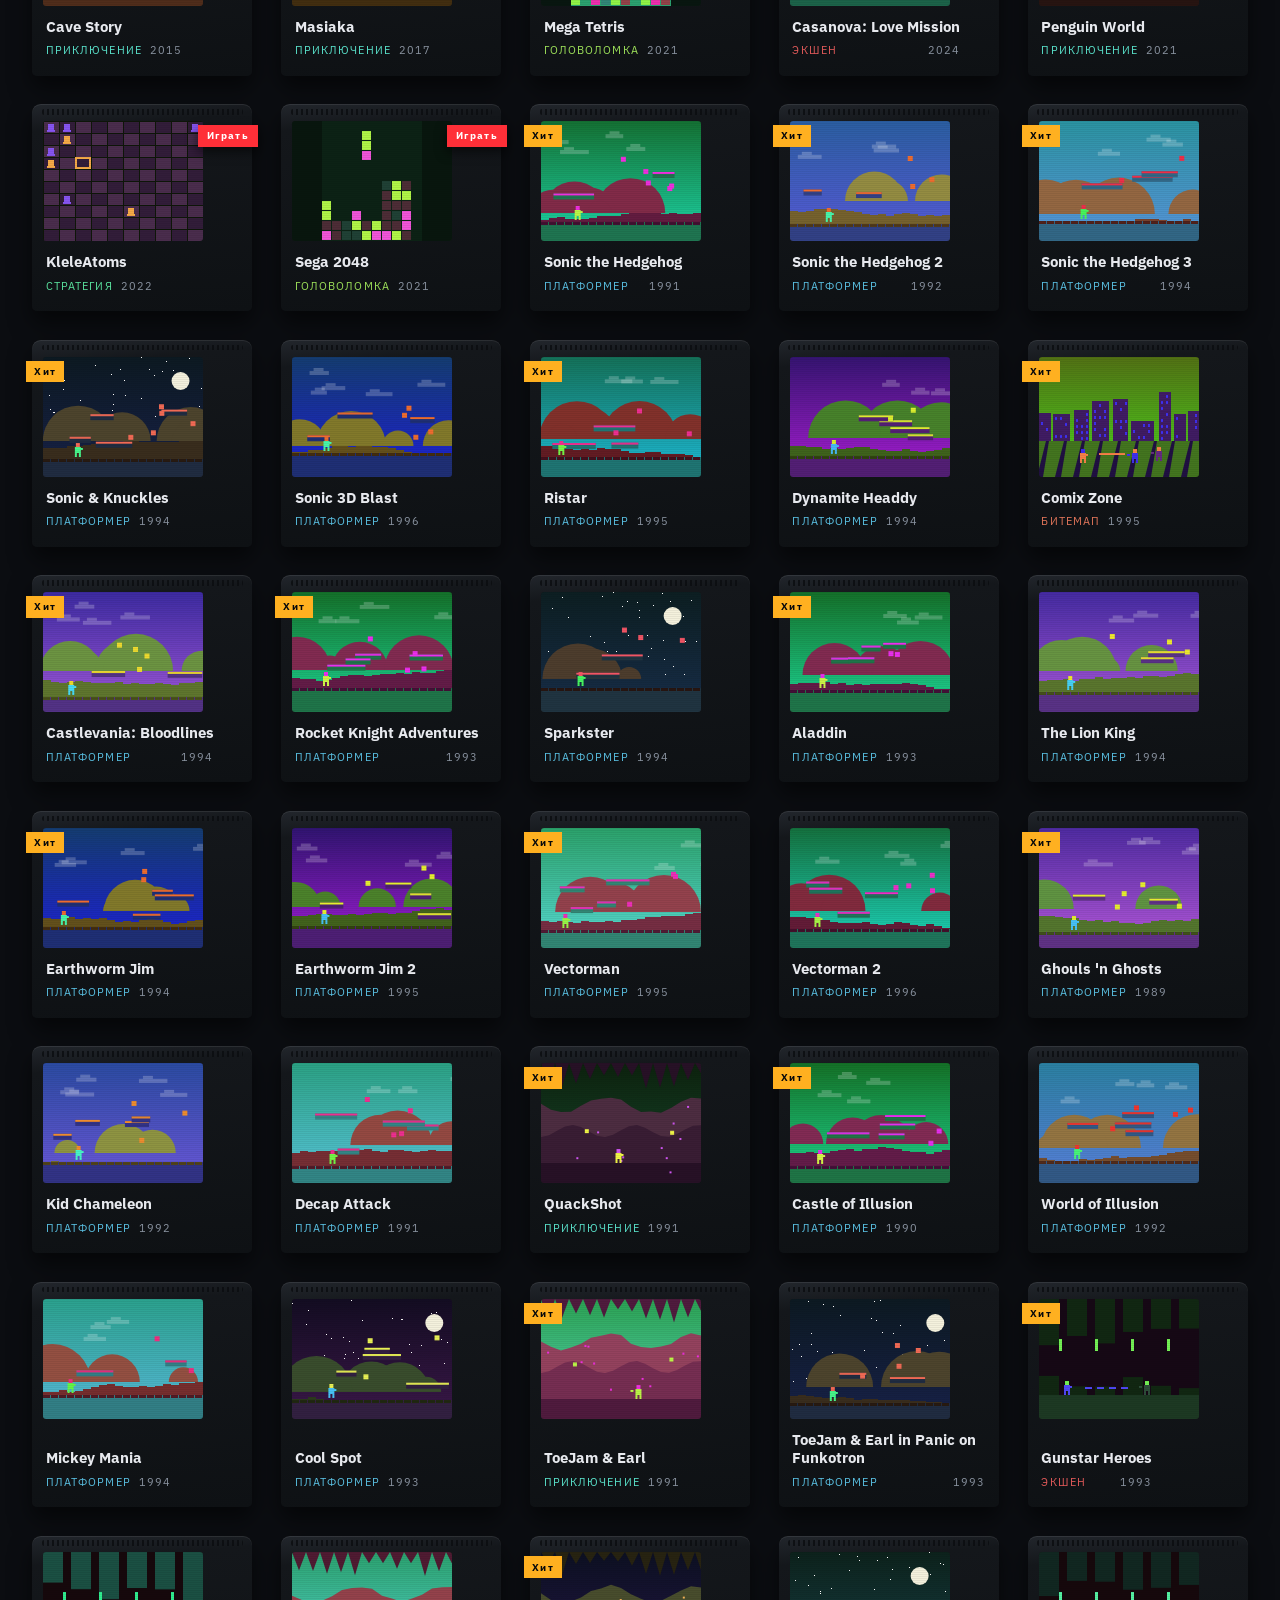
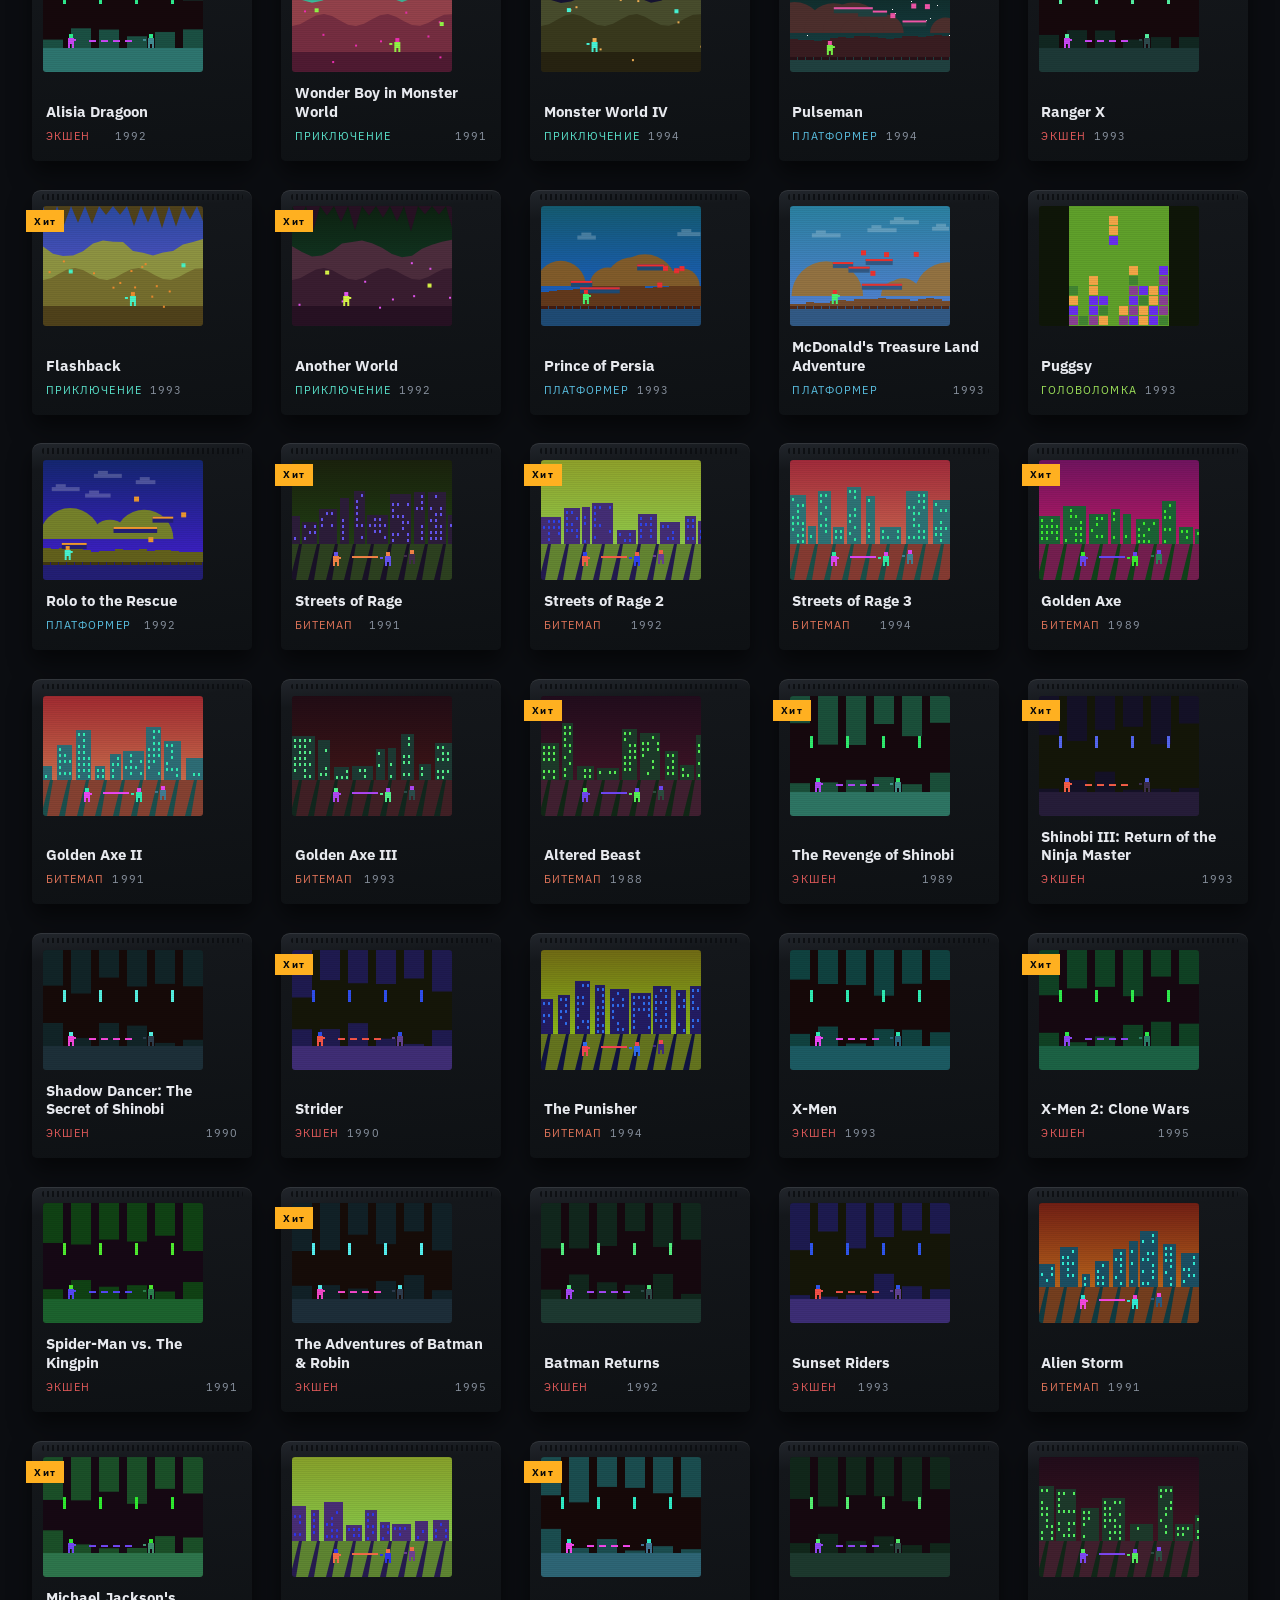
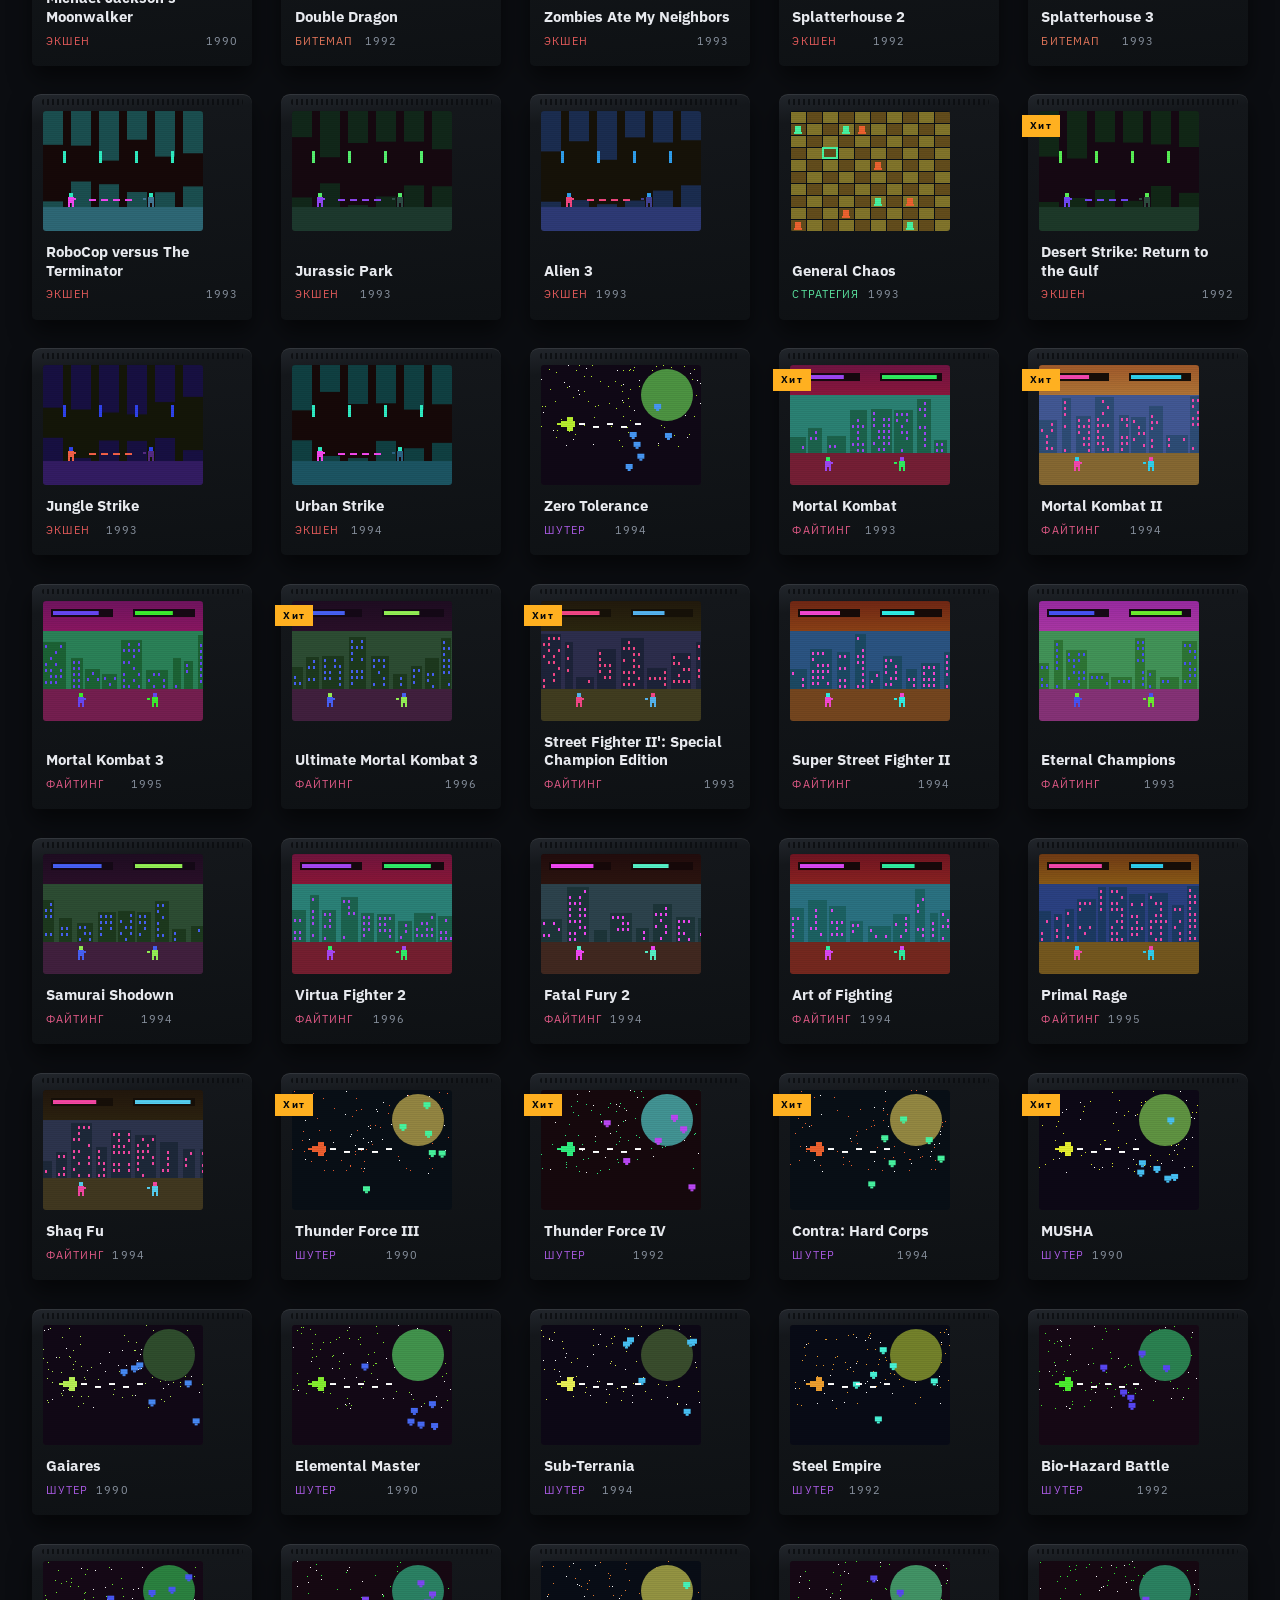
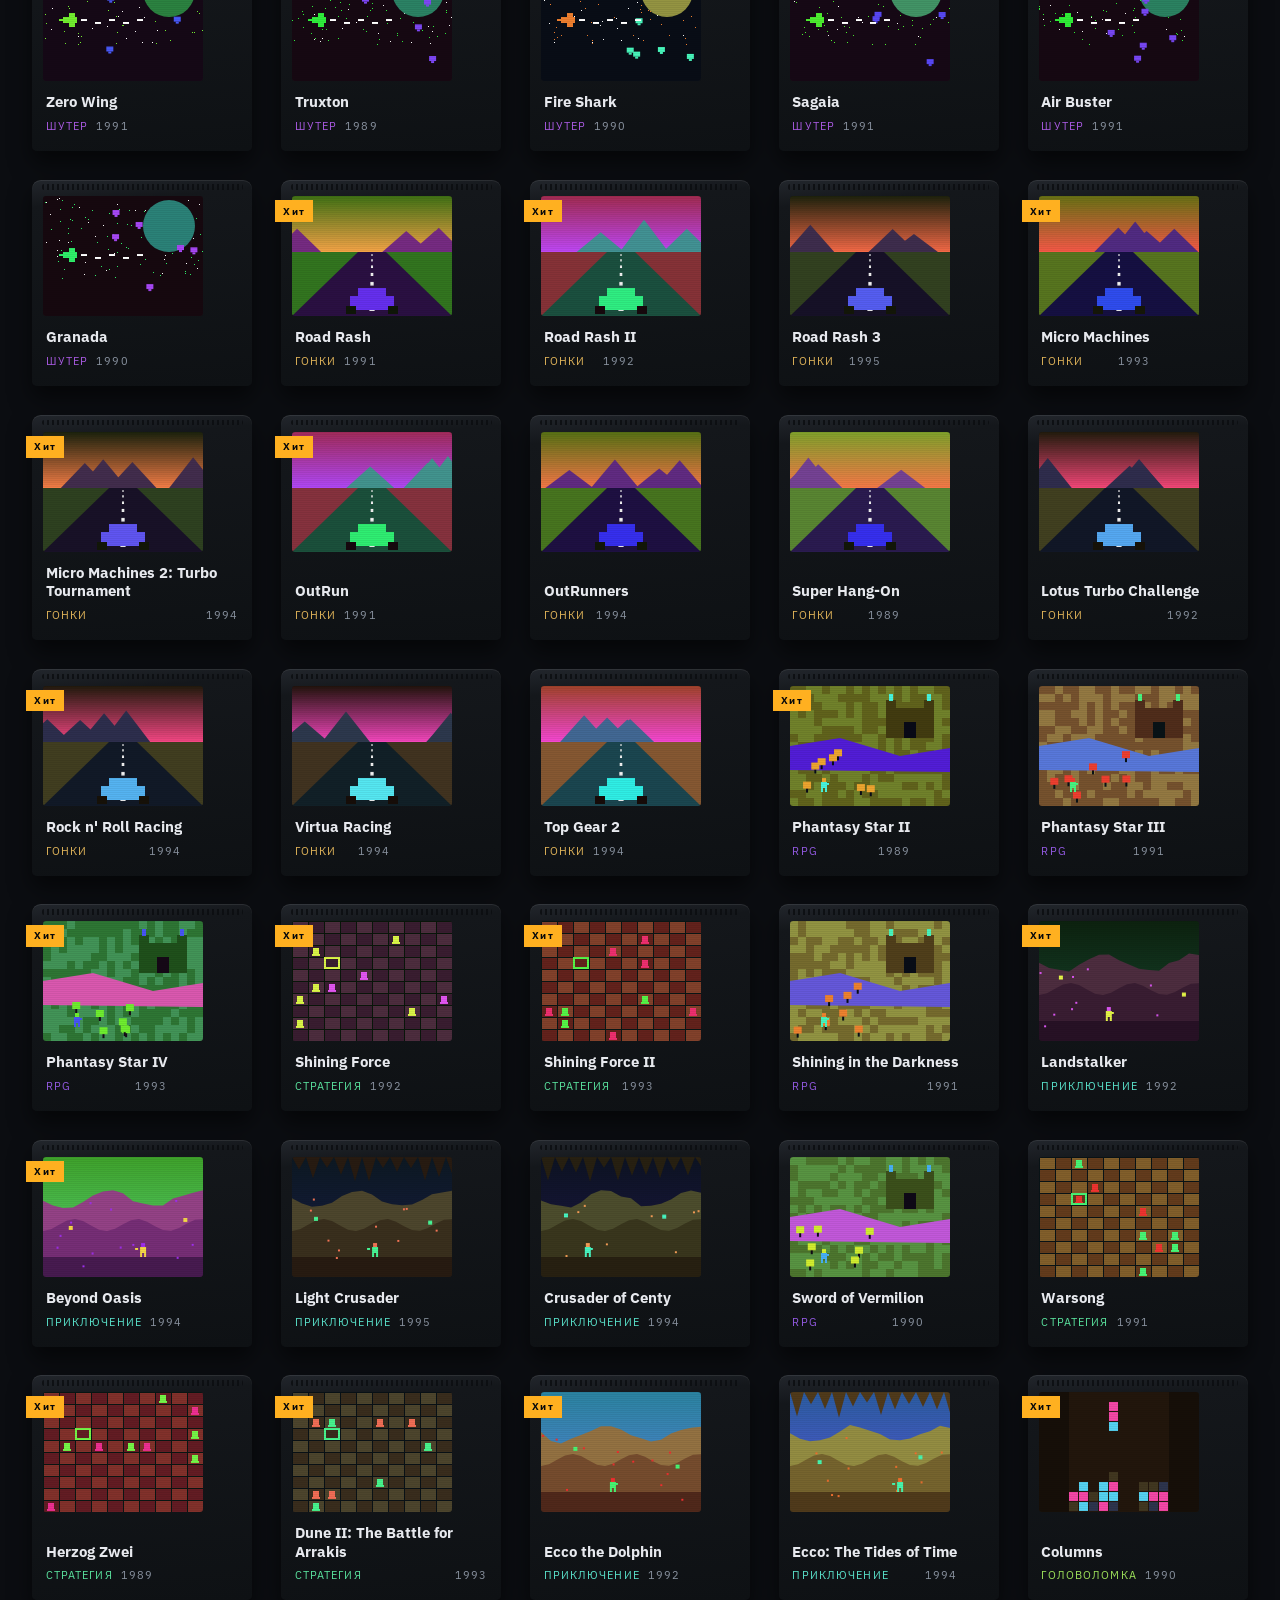
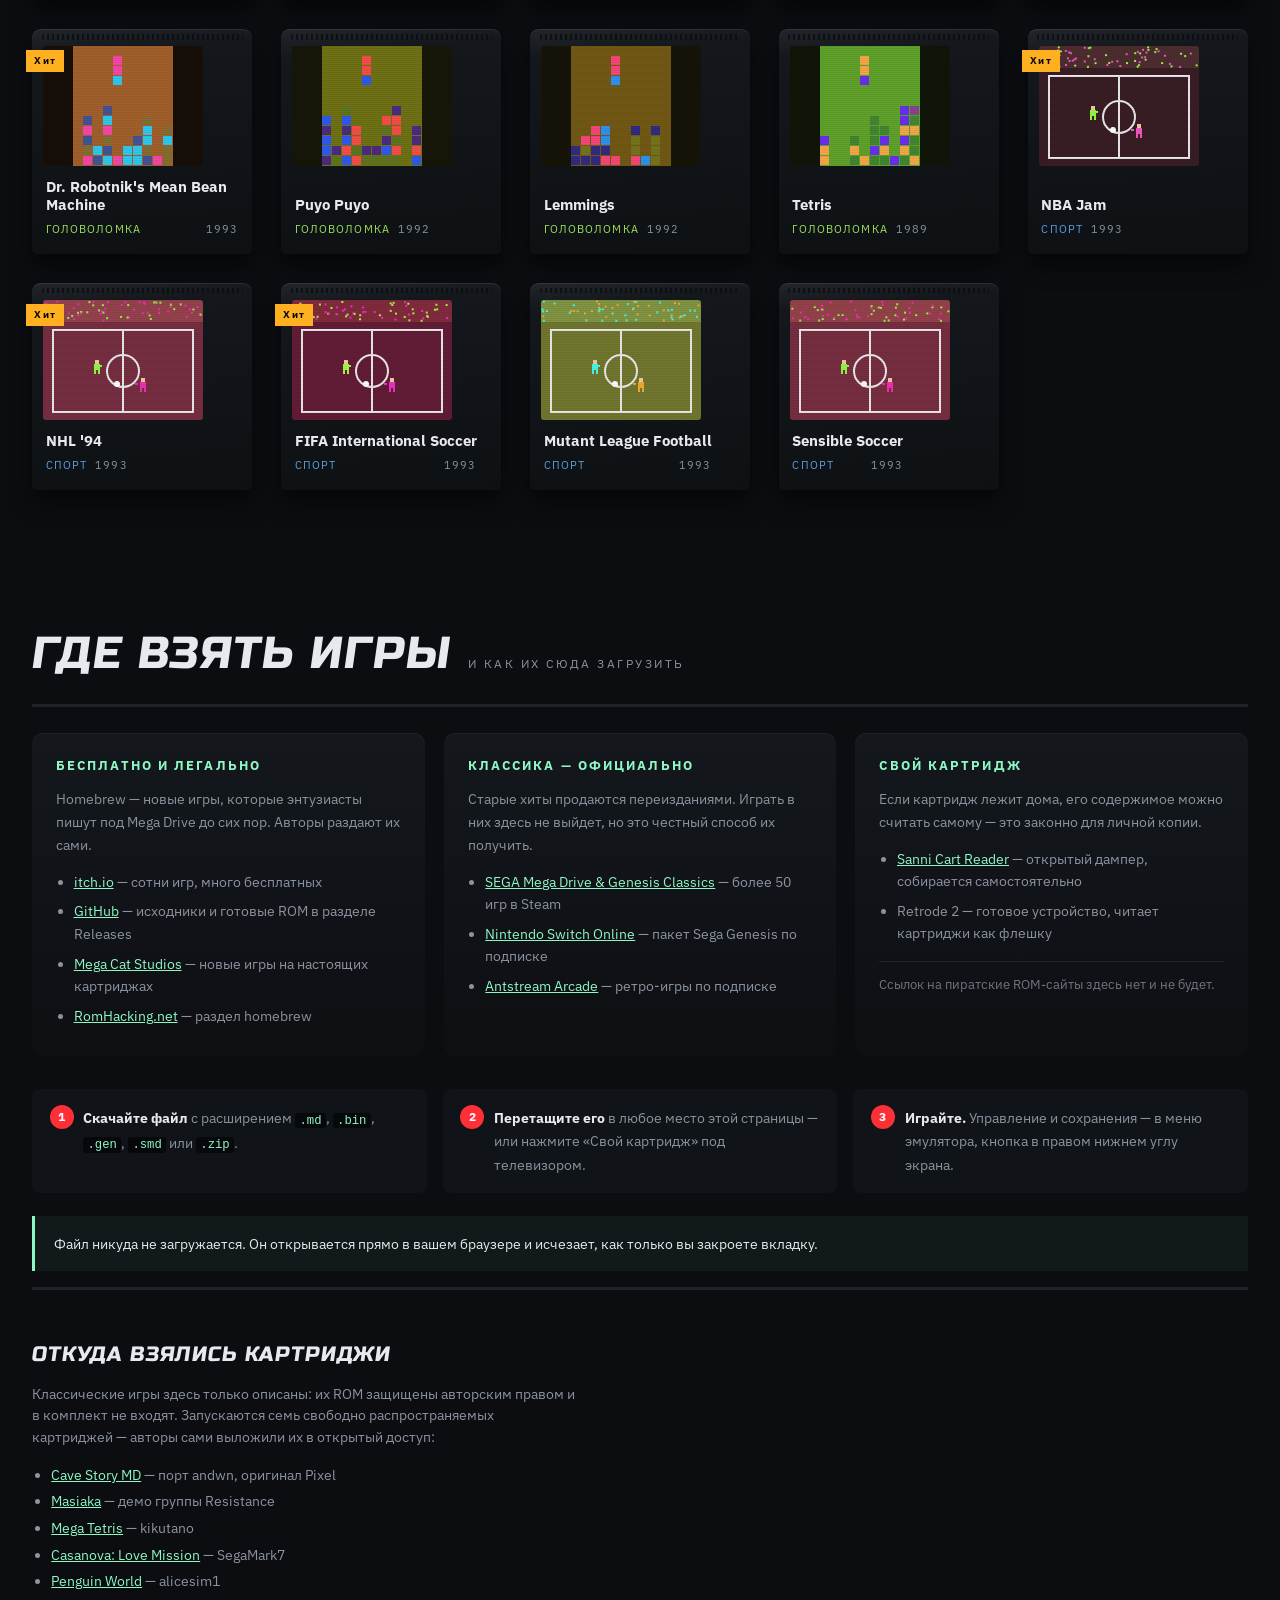
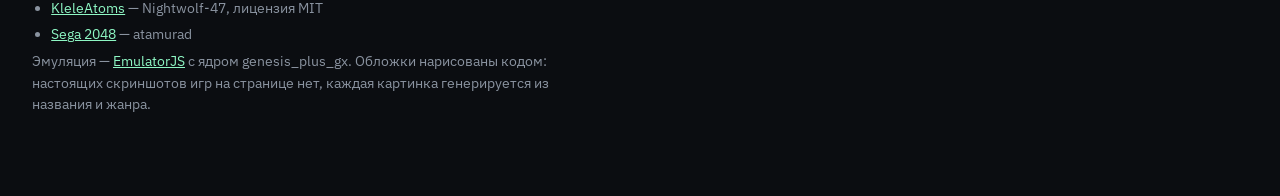
==== commit 0cd6a4eb: "feat: комната девяностых вокруг телевизора Ковёр на стене, обои в цветочек, паркет, приставка с карт" ====
--- a/index.html
+++ b/index.html
@@ -8,8 +8,8 @@
 <link rel="preconnect" href="https://fonts.googleapis.com">
 <link rel="preconnect" href="https://fonts.gstatic.com" crossorigin>
 <link href="https://fonts.googleapis.com/css2?family=IBM+Plex+Sans:wght@400;600;700&family=Press+Start+2P&family=Russo+One&display=swap" rel="stylesheet">
-<link rel="stylesheet" href="assets/css/main.css?v=2">
-<link rel="stylesheet" href="assets/css/crt.css?v=2">
+<link rel="stylesheet" href="assets/css/main.css?v=9">
+<link rel="stylesheet" href="assets/css/crt.css?v=9">
 <link rel="icon" href="data:image/svg+xml,%3Csvg xmlns='http://www.w3.org/2000/svg' viewBox='0 0 32 32'%3E%3Crect width='32' height='32' rx='4' fill='%2317191d'/%3E%3Crect x='5' y='9' width='22' height='15' rx='2' fill='%238ef7c4'/%3E%3C/svg%3E">
 </head>
 <body>
@@ -27,6 +27,12 @@
 
 <main>
   <section class="theatre" aria-label="Телевизор">
+    <div class="room" aria-hidden="true">
+      <img class="room-wall" src="assets/img/room-wall.svg" alt="">
+      <img class="room-side room-left" src="assets/img/room-left.svg" alt="">
+      <img class="room-side room-right" src="assets/img/room-right.svg" alt="">
+    </div>
+
     <div class="tv" id="tv">
       <div class="tv-glow" aria-hidden="true"></div>
 
@@ -184,9 +190,9 @@
   </p>
 </footer>
 
-<script src="assets/js/data.js?v=2"></script>
-<script src="assets/js/catalog.js?v=2"></script>
-<script src="assets/js/art.js?v=2"></script>
-<script src="assets/js/app.js?v=2"></script>
+<script src="assets/js/data.js?v=9"></script>
+<script src="assets/js/catalog.js?v=9"></script>
+<script src="assets/js/art.js?v=9"></script>
+<script src="assets/js/app.js?v=9"></script>
 </body>
 </html>
--- a/assets/css/main.css
+++ b/assets/css/main.css
@@ -7,8 +7,8 @@
 :root {
   --void: #05070a;
   --room: #0b0d11;
-  --case: #17191d;
-  --case-lit: #33373d;
+  --case: #241d18;
+  --case-lit: #4a4038;
   --phos: #8ef7c4;
   --red: #ff2f38;
   --blue: #2f6fe4;
@@ -22,7 +22,7 @@
   --font-screen: "Press Start 2P", "Courier New", monospace;
 
   --shell: min(100% - 2.4rem, 76rem);
-  --tv-w: min(100% - 2.4rem, 46rem, calc(104vh - 90px));
+  --tv-w: min(100% - 2.4rem, 46rem, calc(120vh - 90px));
 
   --noise-tex: url("data:image/svg+xml,%3Csvg xmlns='http://www.w3.org/2000/svg' width='160' height='160'%3E%3Cfilter id='n'%3E%3CfeTurbulence type='fractalNoise' baseFrequency='0.8' numOctaves='3'/%3E%3C/filter%3E%3Crect width='160' height='160' filter='url(%23n)' opacity='0.5'/%3E%3C/svg%3E");
 }
@@ -132,8 +132,92 @@
 
 .theatre {
   position: relative;
+  padding-top: clamp(0.5rem, 3vw, 2.5rem);
   padding-bottom: clamp(2rem, 5vw, 3.5rem);
-}
+  isolation: isolate;
+}
+
+/* --- Комната вокруг телевизора ------------------------------ */
+/* Квартира начала девяностых: обои в мелкий цветочек, ковёр на стене,
+   паркет и всё хозяйство на полу. Слой чисто декоративный — клики
+   проходят насквозь, на узком экране боковины уходят. */
+
+.room {
+  --floor: 27%;
+  position: absolute;
+  inset: -1.5rem 0 0;
+  z-index: 0;
+  overflow: hidden;
+  pointer-events: none;
+  user-select: none;
+  background: radial-gradient(120% 78% at 50% 0%, #2a2118 0%, #1a150f 58%, #0b0a08 100%);
+  transition: filter 700ms ease;
+}
+
+/* Обои: мелкий цветочек по всей стене, как в каждой второй квартире */
+.room::before {
+  content: "";
+  position: absolute;
+  inset: 0 0 var(--floor);
+  opacity: 0.42;
+  background-image: url("data:image/svg+xml,%3Csvg xmlns='http://www.w3.org/2000/svg' width='72' height='72'%3E%3Cg fill='%23574026'%3E%3Cg transform='translate(18 18)'%3E%3Cellipse cx='0' cy='-7' rx='3' ry='5'/%3E%3Cellipse cx='0' cy='7' rx='3' ry='5'/%3E%3Cellipse cx='-7' cy='0' rx='5' ry='3'/%3E%3Cellipse cx='7' cy='0' rx='5' ry='3'/%3E%3Ccircle cx='0' cy='0' r='2.6' fill='%237a5a33'/%3E%3C/g%3E%3Cg transform='translate(54 54)'%3E%3Cellipse cx='0' cy='-7' rx='3' ry='5'/%3E%3Cellipse cx='0' cy='7' rx='3' ry='5'/%3E%3Cellipse cx='-7' cy='0' rx='5' ry='3'/%3E%3Cellipse cx='7' cy='0' rx='5' ry='3'/%3E%3Ccircle cx='0' cy='0' r='2.6' fill='%237a5a33'/%3E%3C/g%3E%3Cg fill='%234a3620'%3E%3Ccircle cx='54' cy='18' r='2.4'/%3E%3Ccircle cx='18' cy='54' r='2.4'/%3E%3C/g%3E%3C/g%3E%3C/svg%3E");
+  background-size: 72px 72px;
+}
+
+/* Паркет и плинтус */
+.room::after {
+  content: "";
+  position: absolute;
+  left: 0;
+  right: 0;
+  bottom: 0;
+  height: var(--floor);
+  background:
+    linear-gradient(180deg, rgb(0 0 0 / 0.6) 0%, transparent 26%),
+    repeating-linear-gradient(97deg, #2a1e14 0 38px, #211710 38px 76px),
+    linear-gradient(180deg, #2e2117, #14100c);
+  box-shadow: inset 0 7px 0 #382a1c, inset 0 9px 0 #0b0907;
+}
+
+/* Мебель и живность стоят на полу, а не под ним.
+   Размеры задают правила ниже — здесь их нет намеренно,
+   иначе они перебивают их по специфичности. */
+.room img {
+  position: absolute;
+  z-index: 1;
+}
+
+/* Ковёр над телевизором — на четырёх гвоздях, слегка провис */
+.room-wall {
+  top: 0;
+  left: 50%;
+  height: calc(100% - var(--floor));
+  width: auto;
+  max-width: none;
+  transform: translateX(-50%);
+  opacity: 0.92;
+}
+
+.room-side {
+  bottom: 1.5%;
+  height: clamp(10rem, 25vh, 19rem);
+  width: auto;
+}
+
+.room-left { left: clamp(-2rem, -1vw, 0rem); }
+.room-right { right: clamp(-2rem, -1vw, 0rem); }
+
+/* Телевизор включили — комната ожила */
+.theatre:has(.tv.is-on) .room { filter: brightness(1.22) saturate(1.06); }
+
+/* Узкий экран: остаются ковёр, обои и пол, хозяйство по бокам убирается */
+@media (max-width: 1180px) {
+  .room-side { display: none; }
+  .room { --floor: 20%; }
+}
+
+/* Всё, что стоит в комнате, — поверх неё */
+.theatre > :not(.room) { position: relative; z-index: 1; }
 
 /* Полка под телевизором со слотом картриджа */
 .shelf {
@@ -535,7 +619,6 @@
 @media (max-width: 40rem) {
   .tv { padding: 1.1rem 1.1rem 0.8rem; border-radius: 1.2rem; }
   .screen { box-shadow: inset 0 0 0 2px #05060a, inset 0 0 1.6rem 0.7rem rgb(0 0 0 / 0.95), 0 0 0 0.4rem #101317, 0 0 0 0.55rem #292d33; }
-  .tv-knob, .tv-brand { display: none; }
   .grid { grid-template-columns: repeat(auto-fill, minmax(9.5rem, 1fr)); }
   .shelf { border-radius: 0 0 0.6rem 0.6rem; }
   /* на узком экране кнопки должны делить одну строку, а не вставать столбиком */
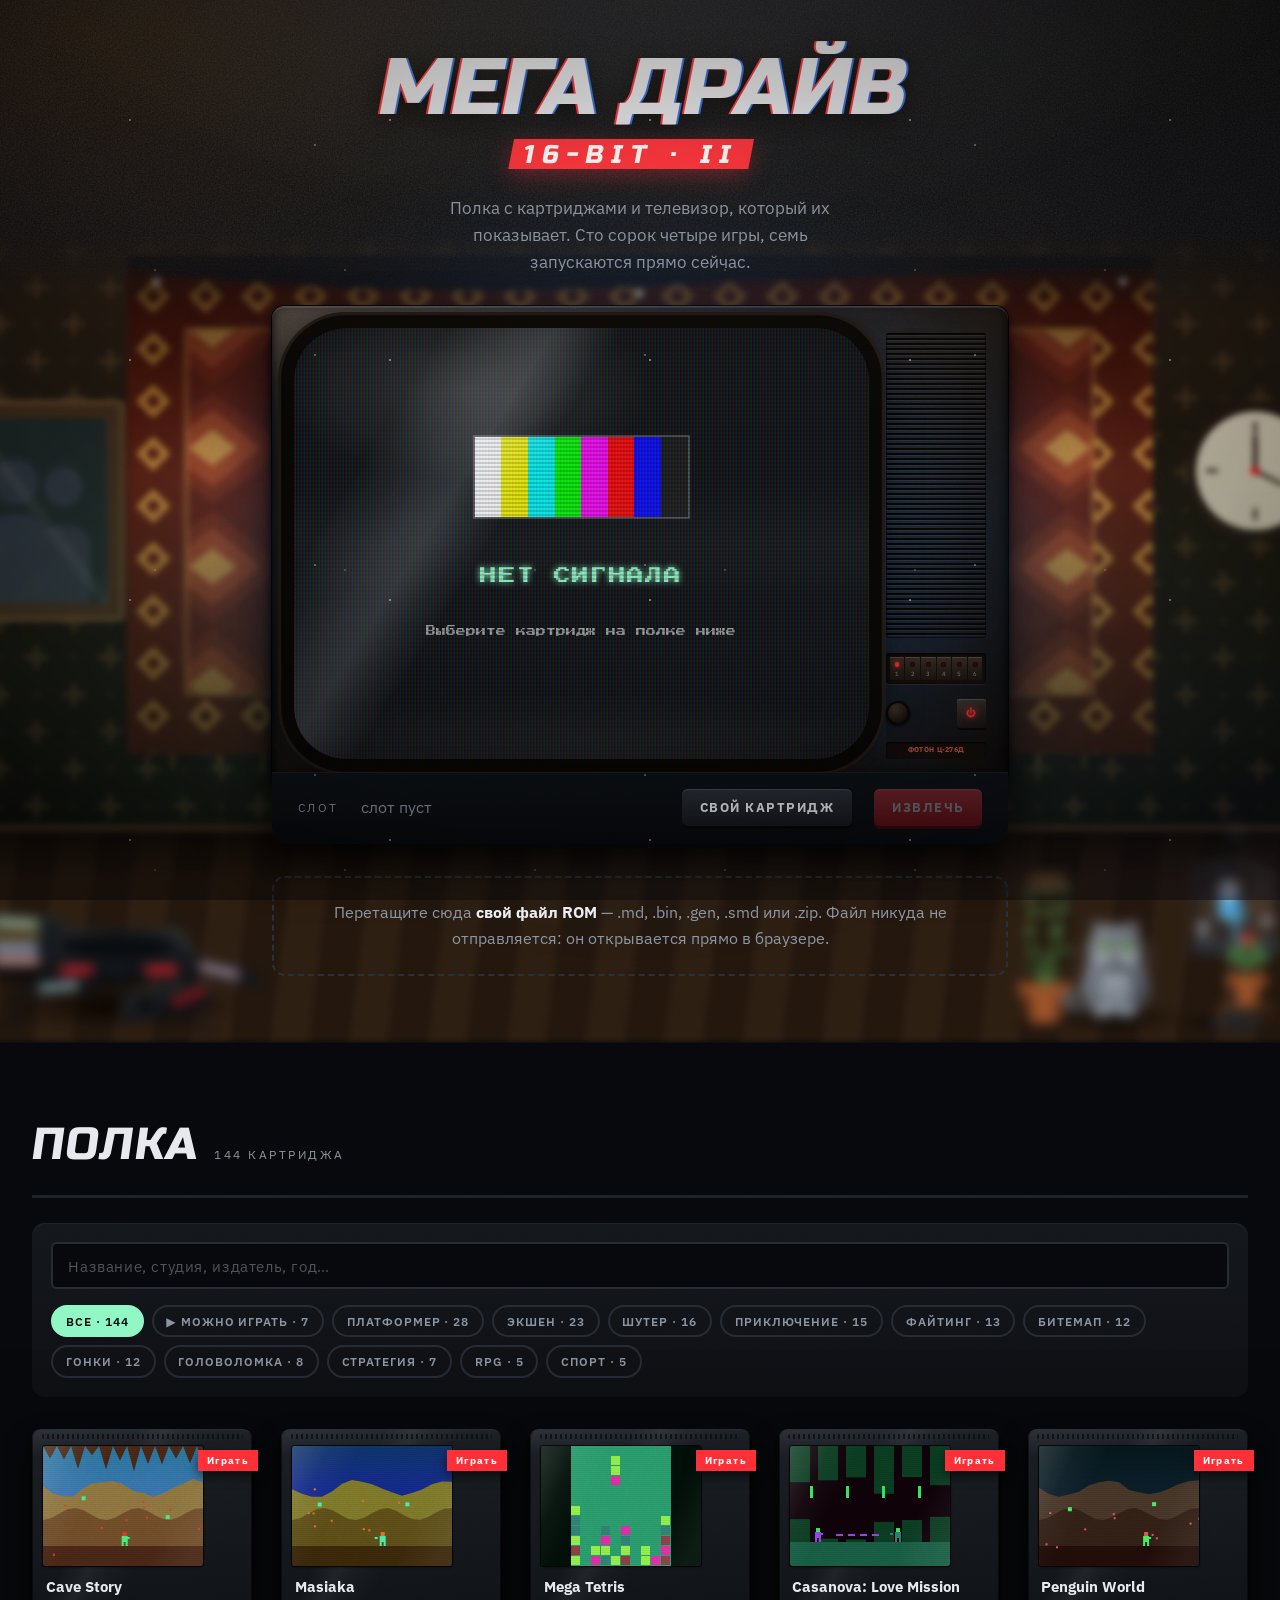
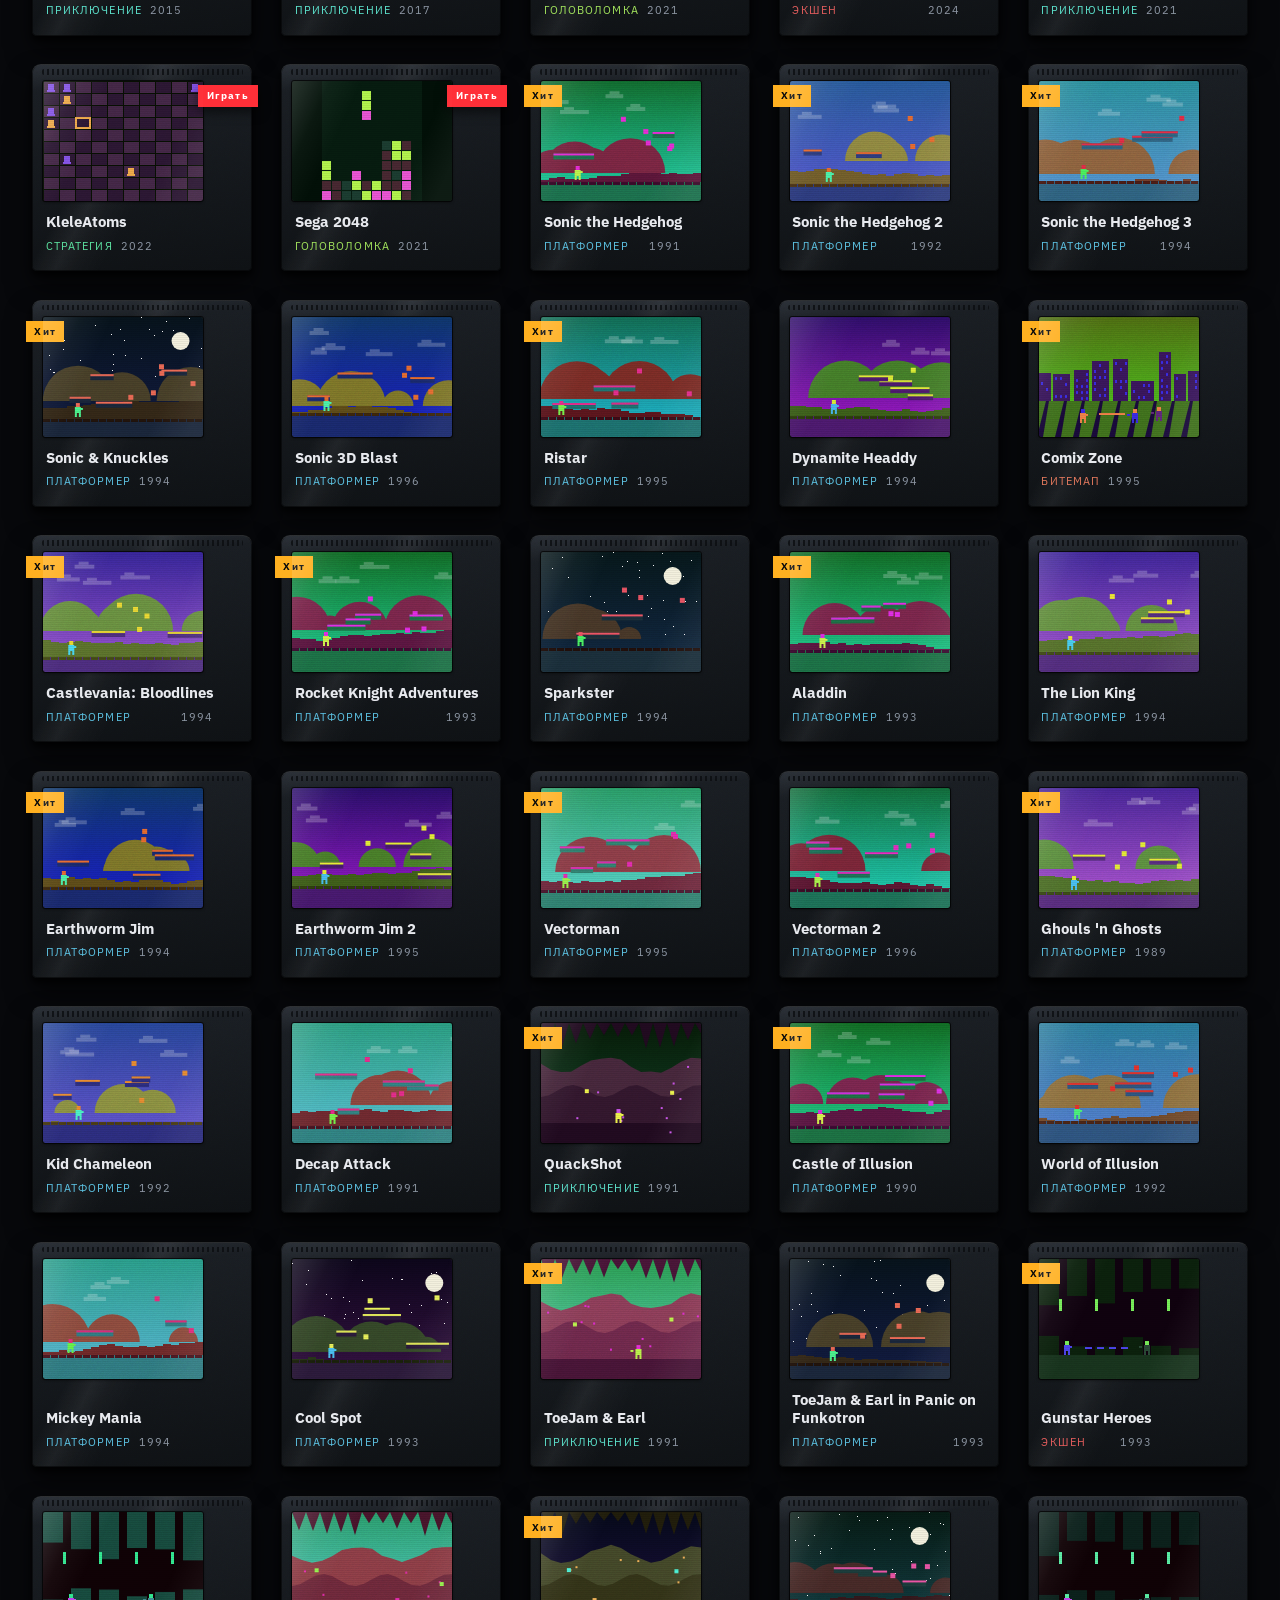
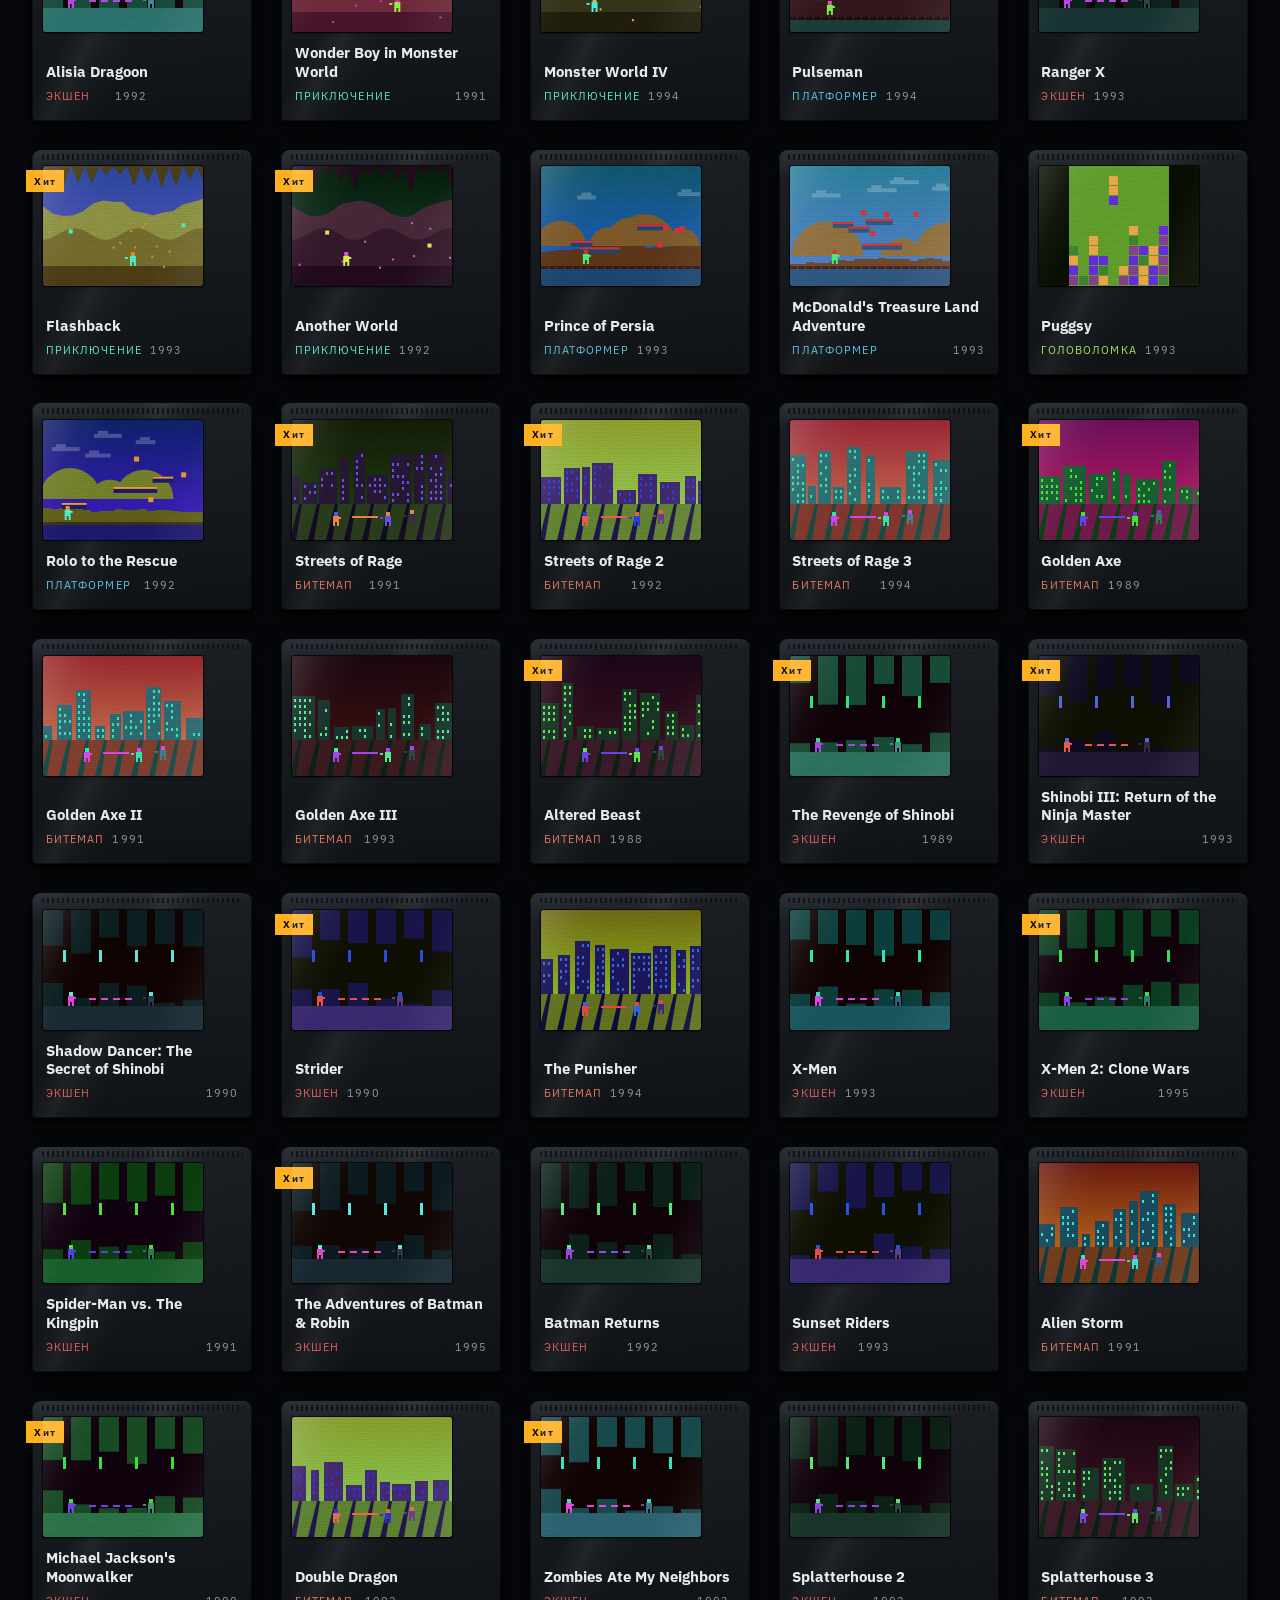
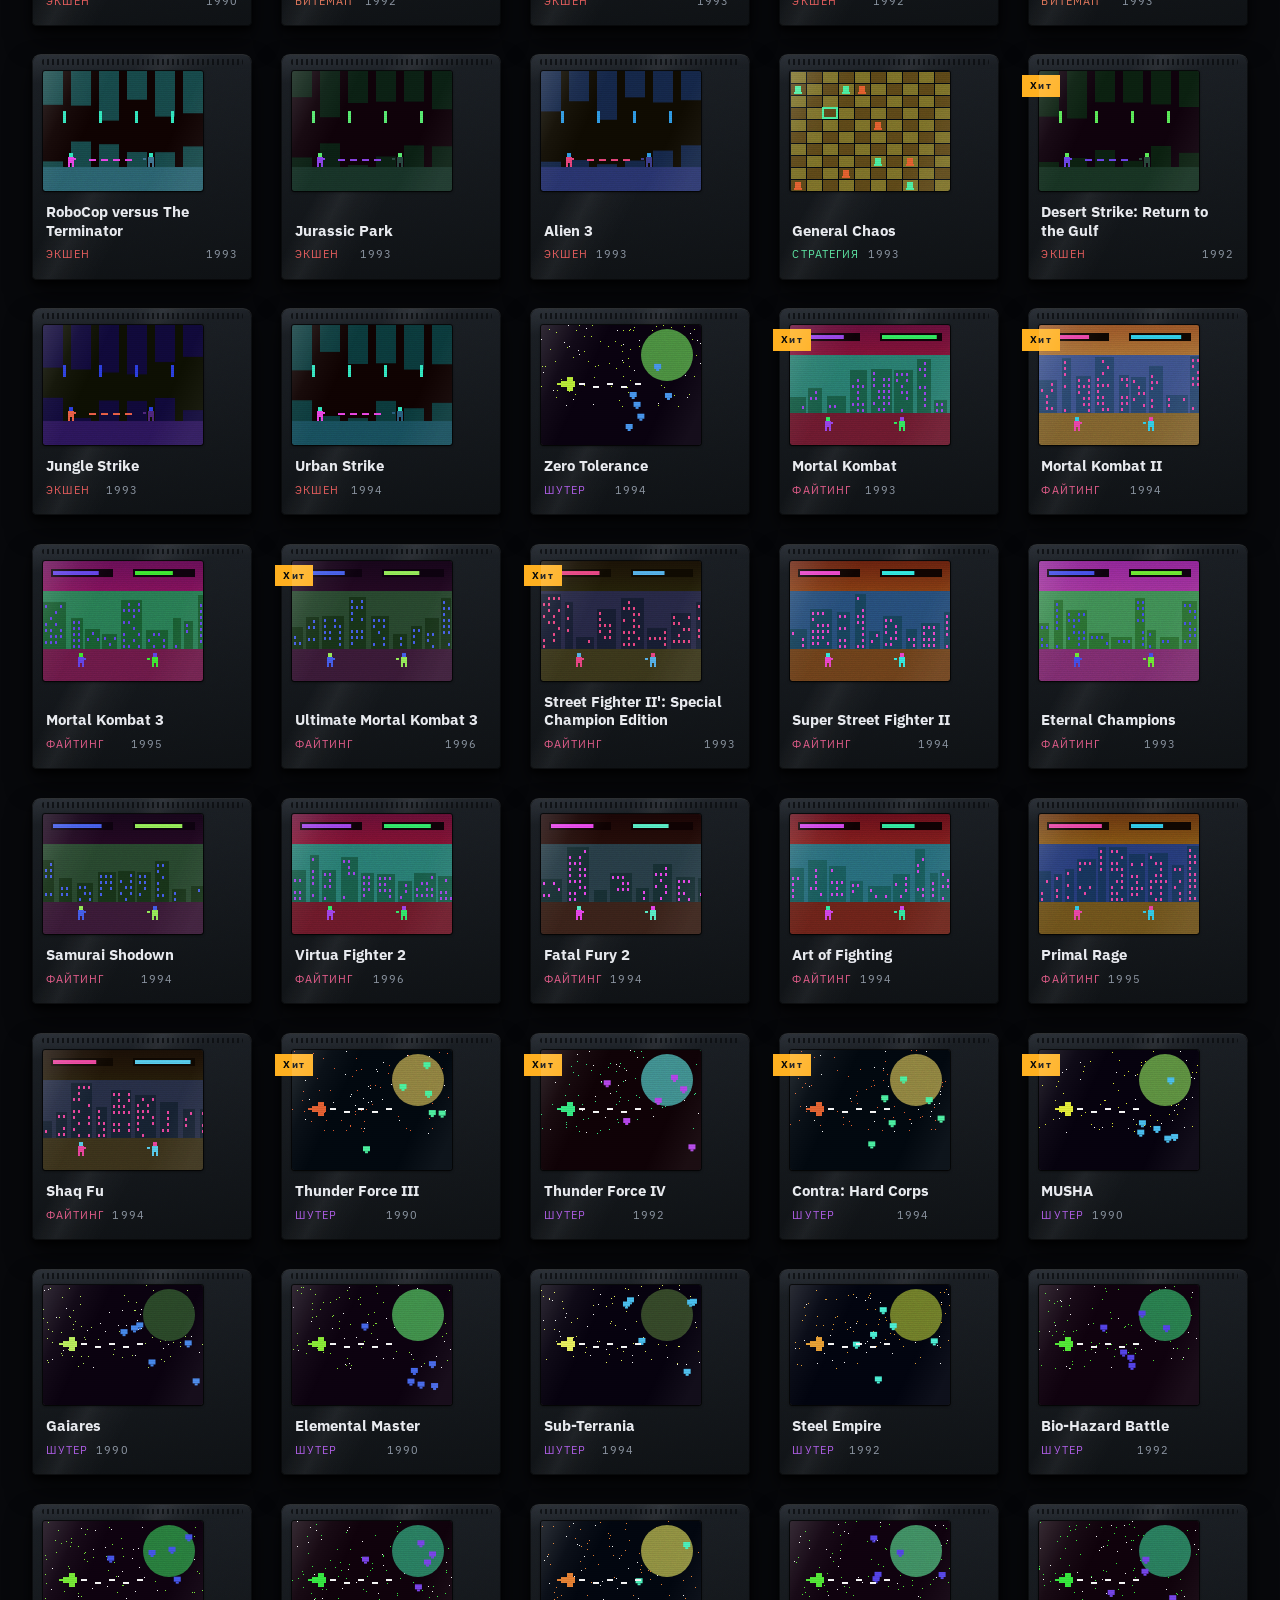
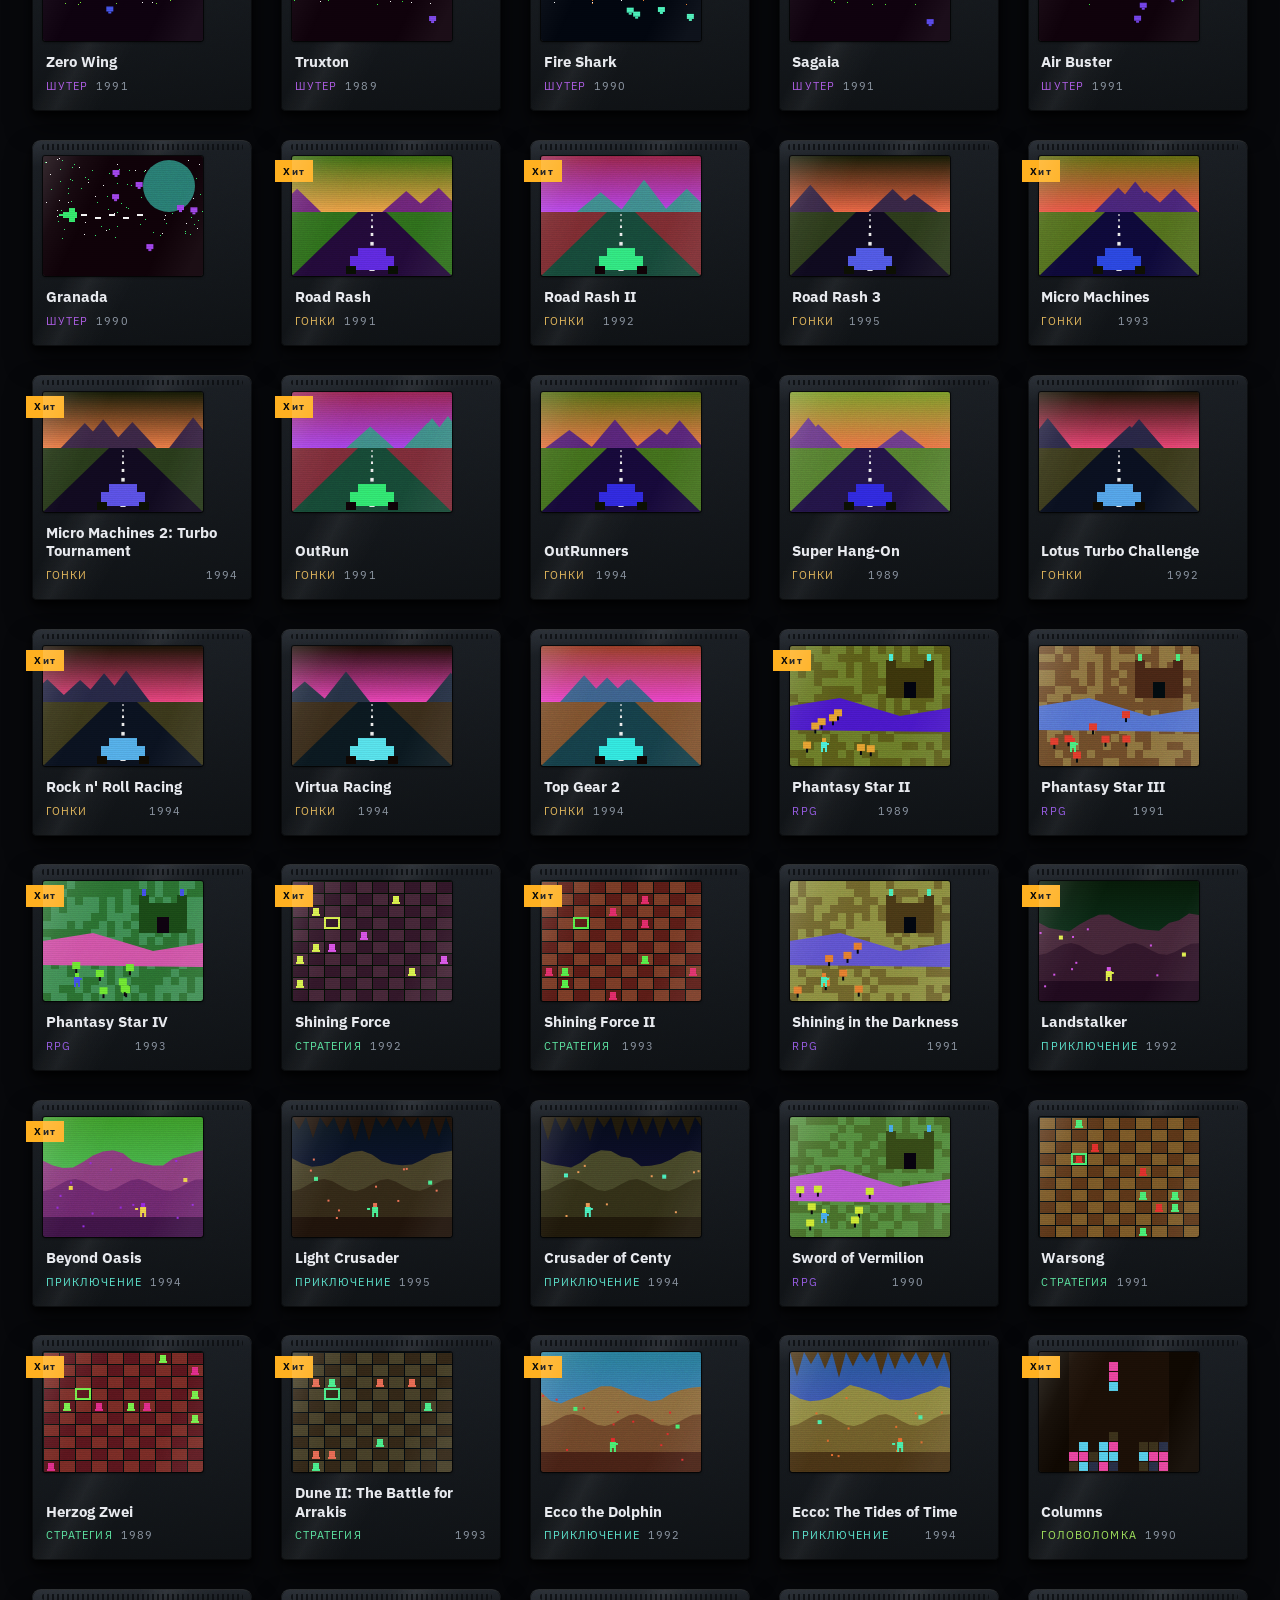
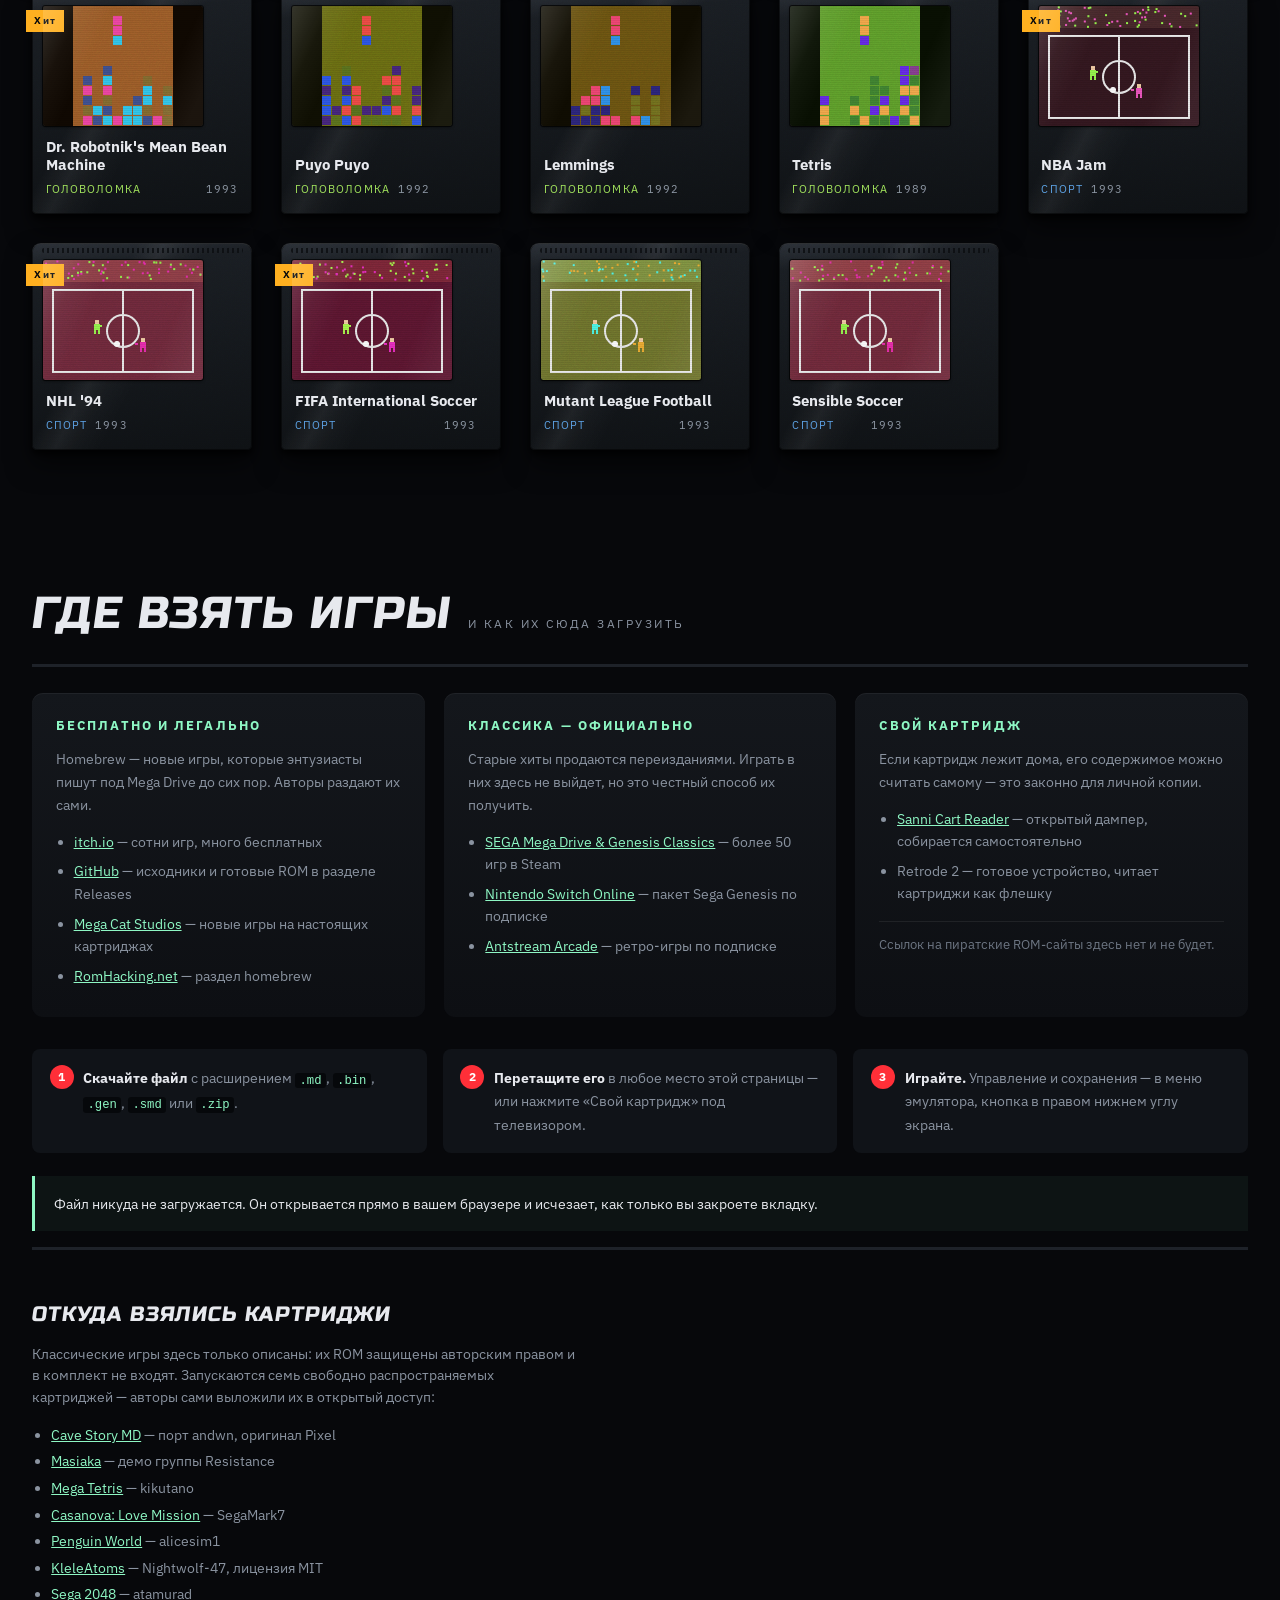
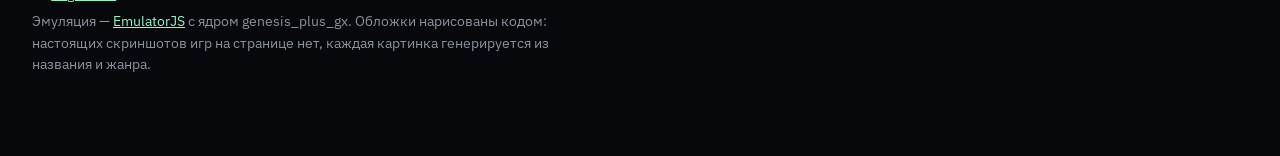
==== commit c3940bab: "Подключить фотослой к странице" ====
--- a/index.html
+++ b/index.html
@@ -8,8 +8,9 @@
 <link rel="preconnect" href="https://fonts.googleapis.com">
 <link rel="preconnect" href="https://fonts.gstatic.com" crossorigin>
 <link href="https://fonts.googleapis.com/css2?family=IBM+Plex+Sans:wght@400;600;700&family=Press+Start+2P&family=Russo+One&display=swap" rel="stylesheet">
-<link rel="stylesheet" href="assets/css/main.css?v=9">
-<link rel="stylesheet" href="assets/css/crt.css?v=9">
+<link rel="stylesheet" href="assets/css/main.css?v=10">
+<link rel="stylesheet" href="assets/css/crt.css?v=10">
+<link rel="stylesheet" href="assets/css/photo.css?v=10">
 <link rel="icon" href="data:image/svg+xml,%3Csvg xmlns='http://www.w3.org/2000/svg' viewBox='0 0 32 32'%3E%3Crect width='32' height='32' rx='4' fill='%2317191d'/%3E%3Crect x='5' y='9' width='22' height='15' rx='2' fill='%238ef7c4'/%3E%3C/svg%3E">
 </head>
 <body>
@@ -167,6 +168,12 @@
     </p>
   </section>
 </main>
+
+<!-- Плёночное зерно и виньетка кадра. Только визуал — от читалки скрыто. -->
+<div class="photo-lamp" aria-hidden="true"></div>
+<div class="photo-dust" aria-hidden="true"></div>
+<div class="photo-grain" aria-hidden="true"></div>
+<div class="photo-vignette" aria-hidden="true"></div>
 
 <footer class="colophon shell">
   <h2>Откуда взялись картриджи</h2>
@@ -190,9 +197,9 @@
   </p>
 </footer>
 
-<script src="assets/js/data.js?v=9"></script>
-<script src="assets/js/catalog.js?v=9"></script>
-<script src="assets/js/art.js?v=9"></script>
-<script src="assets/js/app.js?v=9"></script>
+<script src="assets/js/data.js?v=10"></script>
+<script src="assets/js/catalog.js?v=10"></script>
+<script src="assets/js/art.js?v=10"></script>
+<script src="assets/js/app.js?v=10"></script>
 </body>
 </html>
--- a/assets/css/photo.css
+++ b/assets/css/photo.css
@@ -0,0 +1,366 @@
+/* ============================================================
+   ФОТОСЛОЙ САЙТА.
+   Подключается последним и работает поверх main.css и crt.css:
+   превращает векторную сцену в кадр, снятый дома в девяностых.
+   Живёт отдельным файлом намеренно — базовую вёрстку не трогает,
+   отключается одной строкой в index.html.
+   ============================================================ */
+
+/* 1. Глубина резкости: телевизор в фокусе, комната — нет.
+   Самый сильный признак «это фотография», а не иллюстрация. */
+.room {
+  filter: blur(3px) saturate(0.9) brightness(0.92);
+  transform: scale(1.03); /* края не должны обнажиться из-за блюра */
+}
+
+.room-side {
+  filter: blur(5px) brightness(0.8);
+}
+
+/* Ближе к телевизору расфокус слабее — имитация плавного бокэ */
+.theatre:has(.tv.is-on) .room { filter: blur(3px) saturate(1) brightness(1.12); }
+
+/* 2. Зерно плёнки поверх всего кадра. Живая фотография никогда
+   не бывает идеально гладкой. */
+.photo-grain {
+  position: fixed;
+  inset: -50%;
+  z-index: 60;
+  pointer-events: none;
+  opacity: 0.16;
+  background-image: var(--noise-tex);
+  background-size: 140px 140px;
+  mix-blend-mode: overlay;
+  animation: grain-shift 0.9s steps(3) infinite;
+}
+
+@keyframes grain-shift {
+  0%   { transform: translate(0, 0); }
+  33%  { transform: translate(-1.5%, 1%); }
+  66%  { transform: translate(1%, -1.5%); }
+  100% { transform: translate(0, 0); }
+}
+
+/* 3. Виньетка и тёплый спад по краям — так работает любой объектив */
+.photo-vignette {
+  position: fixed;
+  inset: 0;
+  z-index: 61;
+  pointer-events: none;
+  background:
+    radial-gradient(72% 62% at 50% 46%, transparent 42%, rgb(0 0 0 / 0.42) 100%),
+    radial-gradient(120% 90% at 50% 0%, rgb(255 210 150 / 0.05), transparent 55%);
+}
+
+/* 4. Хроматическая аберрация по углам кадра */
+.photo-vignette::after {
+  content: "";
+  position: absolute;
+  inset: 0;
+  mix-blend-mode: screen;
+  opacity: 0.35;
+  background:
+    radial-gradient(90% 80% at 0% 0%, rgb(255 60 60 / 0.06), transparent 40%),
+    radial-gradient(90% 80% at 100% 100%, rgb(60 130 255 / 0.06), transparent 40%);
+}
+
+/* 5. Экспозиция сцены: чуть придавленные тени и тёплые света —
+   как у плёнки, вытянутой при печати. */
+body {
+  background: #07080b;
+}
+
+.theatre {
+  filter: contrast(1.04) saturate(1.03);
+}
+
+/* Верх кадра уходит в темноту, а не обрывается линией: так снимают
+   комнату с одним источником света — телевизором. */
+.room {
+  -webkit-mask-image: linear-gradient(180deg, transparent 0, #000 9%, #000 100%);
+  mask-image: linear-gradient(180deg, transparent 0, #000 9%, #000 100%);
+}
+
+/* Шапка лежит внутри той же сцены, а не на отдельной плашке */
+.masthead {
+  position: relative;
+  z-index: 2;
+  margin-bottom: -2.5rem;
+}
+
+/* Тень телевизора на обоях: широкая, мягкая, смещена от источника */
+.theatre::before {
+  content: "";
+  position: absolute;
+  left: 50%;
+  top: 12%;
+  z-index: 0;
+  width: calc(var(--tv-w) * 1.12);
+  height: 62%;
+  transform: translateX(-46%);
+  border-radius: 12%;
+  background: rgb(0 0 0 / 0.55);
+  filter: blur(38px);
+  pointer-events: none;
+}
+
+/* --- Картридж как предмет ------------------------------------ */
+/* Пластиковый корпус, наклейка с глянцем и тень на полке. */
+
+.cart {
+  background:
+    /* глянцевая полоса по диагонали — так бликует ABS-пластик */
+    linear-gradient(118deg,
+      transparent 32%,
+      rgb(255 255 255 / 0.055) 40%,
+      rgb(255 255 255 / 0.02) 46%,
+      transparent 54%),
+    linear-gradient(175deg, #2b3037 0%, #191d22 12%, #0e1114 100%);
+  box-shadow:
+    /* контактная тень у полки */
+    0 0.25rem 0.4rem rgb(0 0 0 / 0.75),
+    0 0.9rem 1.6rem rgb(0 0 0 / 0.55),
+    inset 0 1px 0 rgb(255 255 255 / 0.1),
+    inset 0 0 0 1px rgb(0 0 0 / 0.5);
+}
+
+/* Зернистость пластика */
+.cart::after {
+  content: "";
+  position: absolute;
+  inset: 0;
+  z-index: 0;
+  pointer-events: none;
+  border-radius: inherit;
+  opacity: 0.32;
+  background-image: var(--noise-tex);
+  background-size: 90px 90px;
+  mix-blend-mode: overlay;
+}
+
+/* Наклейка: приклеенная бумага утоплена в пластик и бликует по краю */
+.cart-label {
+  position: relative;
+  border-radius: 0.15rem;
+  box-shadow:
+    inset 0 0 0 1px rgb(255 255 255 / 0.14),
+    0 1px 3px rgb(0 0 0 / 0.6),
+    0 0 0 1px rgb(0 0 0 / 0.7);
+}
+
+/* Блик на глянцевой печати наклейки */
+.cart-label::after {
+  content: "";
+  position: absolute;
+  inset: 0;
+  z-index: 2;
+  pointer-events: none;
+  background: linear-gradient(
+    115deg,
+    rgb(255 255 255 / 0.16) 0%,
+    rgb(255 255 255 / 0.04) 18%,
+    transparent 34%,
+    transparent 72%,
+    rgb(255 255 255 / 0.05) 92%
+  );
+}
+
+/* Обложка внутри наклейки — печать, а не экран: чуть мягче и теплее */
+.cart-art {
+  filter: saturate(0.94) contrast(1.06) brightness(0.97);
+}
+
+/* Поднятый картридж отбрасывает тень дальше и ловит больше света */
+.cart:hover,
+.cart:focus-visible {
+  box-shadow:
+    0 0.5rem 0.8rem rgb(0 0 0 / 0.6),
+    0 2rem 3rem rgb(0 0 0 / 0.65),
+    inset 0 1px 0 rgb(255 255 255 / 0.16),
+    inset 0 0 0 1px rgb(0 0 0 / 0.5);
+}
+
+/* Декоративные слои кадра не должны рождать горизонтальный скролл:
+   комната масштабирована, тень телевизора шире корпуса. */
+.theatre {
+  overflow-x: clip;
+}
+
+@media (max-width: 40rem) {
+  /* На телефоне расфокус фона дороже, чем полезен: режем блюр,
+     иначе слабое железо отрисовывает кадр рывками. */
+  .room { filter: blur(1.5px) brightness(0.95); transform: none; }
+  .room-side { display: none; }
+  .theatre::before { display: none; }
+  .photo-grain { opacity: 0.1; animation: none; }
+}
+
+/* ============================================================
+   ПЛЁНКА. Кадр снят на Kodak Gold, каким снимали дома в 90-е:
+   тёплые света, приподнятые чёрные, лёгкая жёлто-зелёная тень.
+   ============================================================ */
+
+.photo-vignette::before {
+  content: "";
+  position: absolute;
+  inset: 0;
+  pointer-events: none;
+  /* приподнятые чёрные — плёнка никогда не даёт чистый ноль */
+  background: linear-gradient(180deg,
+    rgb(60 42 28 / 0.1) 0%,
+    rgb(40 34 26 / 0.06) 50%,
+    rgb(30 26 22 / 0.12) 100%);
+  mix-blend-mode: screen;
+  opacity: 0.55;
+}
+
+/* Пыль в воздухе — её видно только против света от экрана */
+.photo-dust {
+  position: fixed;
+  inset: 0;
+  z-index: 59;
+  pointer-events: none;
+  opacity: 0.5;
+  background-image:
+    radial-gradient(circle, rgb(255 244 220 / 0.9) 0.7px, transparent 1.4px),
+    radial-gradient(circle, rgb(255 240 210 / 0.6) 0.5px, transparent 1.2px),
+    radial-gradient(circle, rgb(255 250 235 / 0.75) 0.6px, transparent 1.3px);
+  background-size: 260px 240px, 190px 300px, 330px 210px;
+  background-position: 0 0, 60px 120px, 150px 40px;
+  animation: dust-drift 34s linear infinite;
+}
+
+/* Пылинки плывут медленно и вниз — как в комнате без сквозняка */
+@keyframes dust-drift {
+  from { background-position: 0 0, 60px 120px, 150px 40px; }
+  to   { background-position: 40px 240px, 10px 420px, 210px 250px; }
+}
+
+/* Тёплый свет торшера из-за кадра: слева сверху, как на домашних фото */
+.photo-lamp {
+  position: fixed;
+  inset: 0;
+  z-index: 58;
+  pointer-events: none;
+  mix-blend-mode: soft-light;
+  background:
+    radial-gradient(60% 50% at 8% 4%, rgb(255 196 120 / 0.5), transparent 62%),
+    radial-gradient(70% 60% at 100% 96%, rgb(90 60 140 / 0.22), transparent 60%);
+}
+
+/* Экран красит комнату голубым — главный источник света в кадре */
+.theatre:has(.tv.is-on)::after {
+  content: "";
+  position: absolute;
+  inset: 0;
+  z-index: 0;
+  pointer-events: none;
+  mix-blend-mode: soft-light;
+  background: radial-gradient(52% 42% at 50% 44%, rgb(150 205 255 / 0.34), transparent 72%);
+  animation: screen-breathe 6.5s ease-in-out infinite;
+}
+
+/* Свет живой: кинескоп чуть дышит вместе с картинкой */
+@keyframes screen-breathe {
+  0%, 100% { opacity: 0.85; }
+  50%      { opacity: 1; }
+}
+
+@media (prefers-reduced-motion: reduce) {
+  .photo-dust, .photo-grain { animation: none; }
+  .theatre:has(.tv.is-on)::after { animation: none; }
+}
+
+
+/* Корпус: слоистый пластик вместо плоской заливки */
+.tv {
+  background:
+    /* мягкий верхний блик от лампы */
+    radial-gradient(120% 60% at 30% -10%, rgb(255 240 220 / 0.16), transparent 55%),
+    /* тёплый отсвет снизу от пола */
+    radial-gradient(90% 50% at 60% 115%, rgb(120 80 50 / 0.18), transparent 60%),
+    linear-gradient(158deg, var(--case-lit) 0%, var(--case) 20%, #100c09 100%);
+  box-shadow:
+    inset 0 2px 0 rgb(255 255 255 / 0.13),
+    inset 0 -3px 8px rgb(0 0 0 / 0.9),
+    /* контактная тень — самая тёмная и узкая */
+    0 0.4rem 0.6rem rgb(0 0 0 / 0.85),
+    /* средняя */
+    0 1.4rem 2.2rem rgb(0 0 0 / 0.6),
+    /* мягкая дальняя */
+    0 3.5rem 5rem rgb(0 0 0 / 0.45),
+    0 0 0 1px rgb(0 0 0 / 0.9);
+}
+
+/* Шагрень пластика — мелкая и неравномерная */
+.tv::before {
+  opacity: 0.65;
+  background-image: var(--noise-tex);
+  background-size: 110px 110px;
+  mix-blend-mode: overlay;
+}
+
+/* Затёртые кромки: за 40 лет углы корпуса светлеют */
+.tv::after {
+  content: "";
+  position: absolute;
+  inset: 0;
+  z-index: 3;
+  pointer-events: none;
+  border-radius: inherit;
+  background:
+    linear-gradient(180deg, rgb(255 255 255 / 0.07) 0 1px, transparent 1px),
+    linear-gradient(0deg, rgb(255 255 255 / 0.03) 0 1px, transparent 1px);
+  box-shadow: inset 0 0 2.5rem rgb(0 0 0 / 0.35);
+}
+
+/* --- Стекло кинескопа ---------------------------------------- */
+
+/* Настоящий блик — широкая размытая полоса, а не ровный градиент */
+.fx-glass {
+  background:
+    /* отражение окна слева сверху */
+    linear-gradient(122deg,
+      transparent 18%,
+      rgb(235 245 255 / 0.11) 27%,
+      rgb(235 245 255 / 0.14) 31%,
+      transparent 39%),
+    /* мягкое пятно от лампы */
+    radial-gradient(46% 30% at 30% 14%, rgb(255 250 240 / 0.13), transparent 70%),
+    /* пыль по нижней кромке стекла */
+    radial-gradient(100% 22% at 50% 100%, rgb(180 170 150 / 0.07), transparent 70%),
+    /* виньетка кинескопа */
+    radial-gradient(122% 100% at 50% 50%, transparent 55%, rgb(0 0 0 / 0.58) 100%);
+}
+
+/* Пыль и микроцарапины на стекле — заметны только на бликах */
+.fx-glass::after {
+  content: "";
+  position: absolute;
+  inset: 0;
+  opacity: 0.5;
+  mix-blend-mode: screen;
+  background-image:
+    radial-gradient(circle at 22% 34%, rgb(255 255 255 / 0.05) 0.5px, transparent 1.2px),
+    radial-gradient(circle at 71% 19%, rgb(255 255 255 / 0.04) 0.5px, transparent 1.4px),
+    radial-gradient(circle at 47% 78%, rgb(255 255 255 / 0.05) 0.6px, transparent 1.3px),
+    radial-gradient(circle at 88% 62%, rgb(255 255 255 / 0.03) 0.4px, transparent 1.1px);
+  background-size: 180px 180px, 140px 140px, 220px 220px, 160px 160px;
+}
+
+/* Стекло выпуклое: свет собирается в центре и гаснет к краям */
+.screen {
+  box-shadow:
+    inset 0 0 0 4px #0a0806,
+    inset 0 0 3.5rem 1.6rem rgb(0 0 0 / 0.95),
+    0 0 0 0.8rem #0d0b09,
+    0 0 0 1rem #241d18,
+    /* тень маски на корпусе */
+    0 0.3rem 1.2rem rgb(0 0 0 / 0.8),
+    0 0 3rem rgb(0 0 0 / 0.9);
+}
+
+/* Свет экрана падает на панель управления справа */
+.tv.is-on .tv-side {
+  box-shadow: -1.4rem 0 2.5rem -1rem rgb(140 200 255 / 0.09);
+}
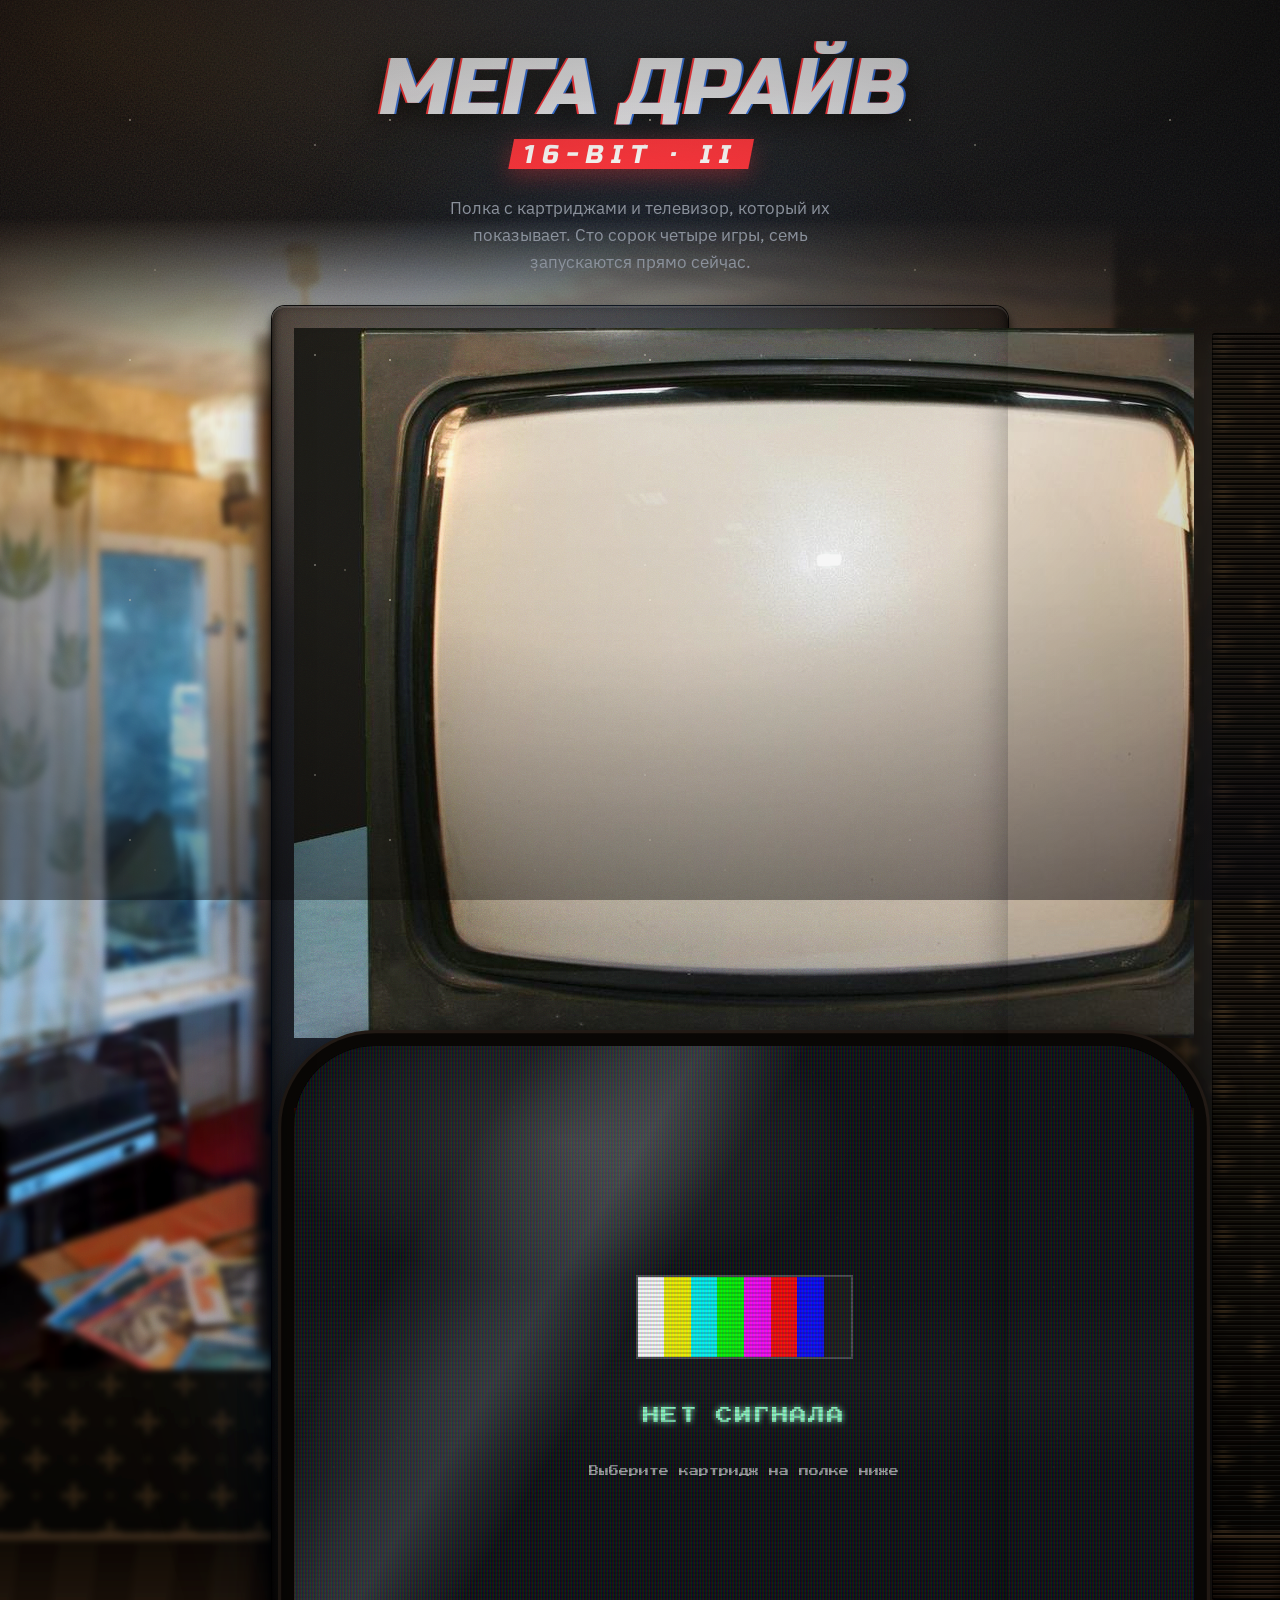
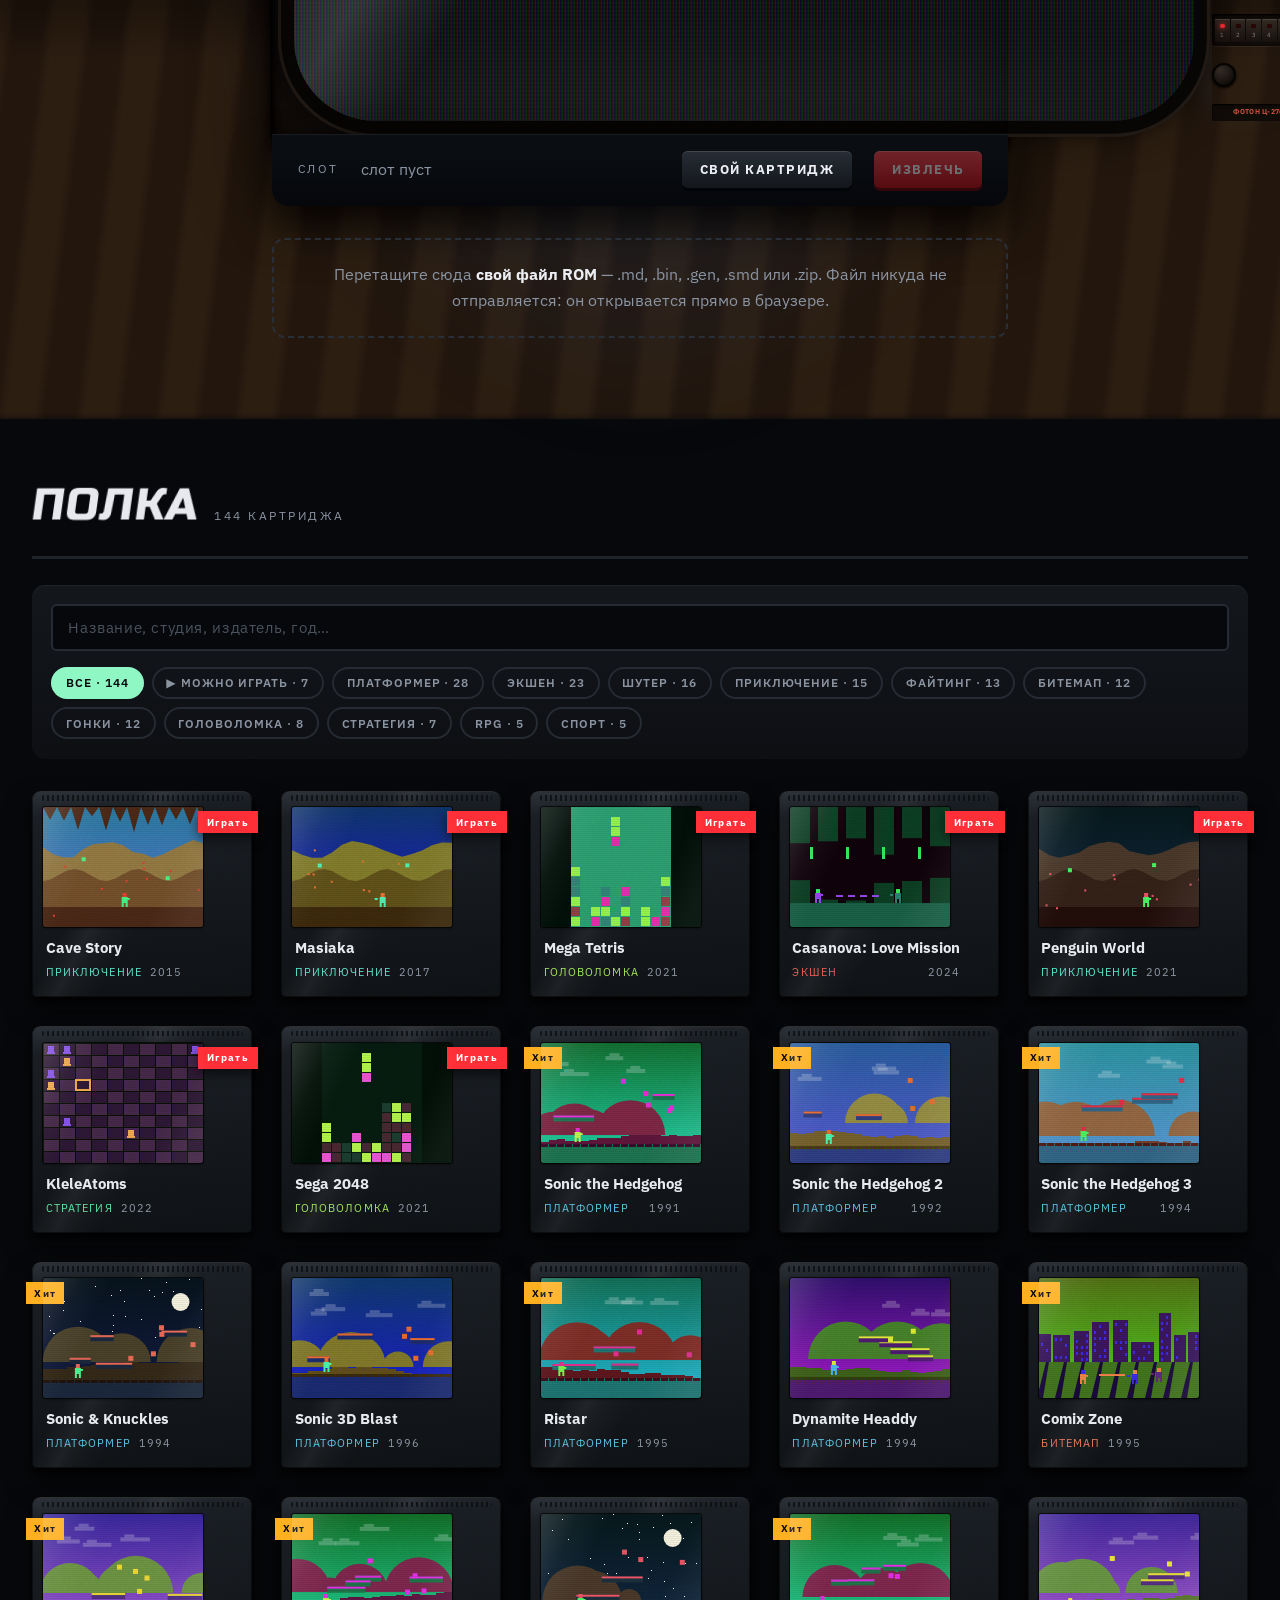
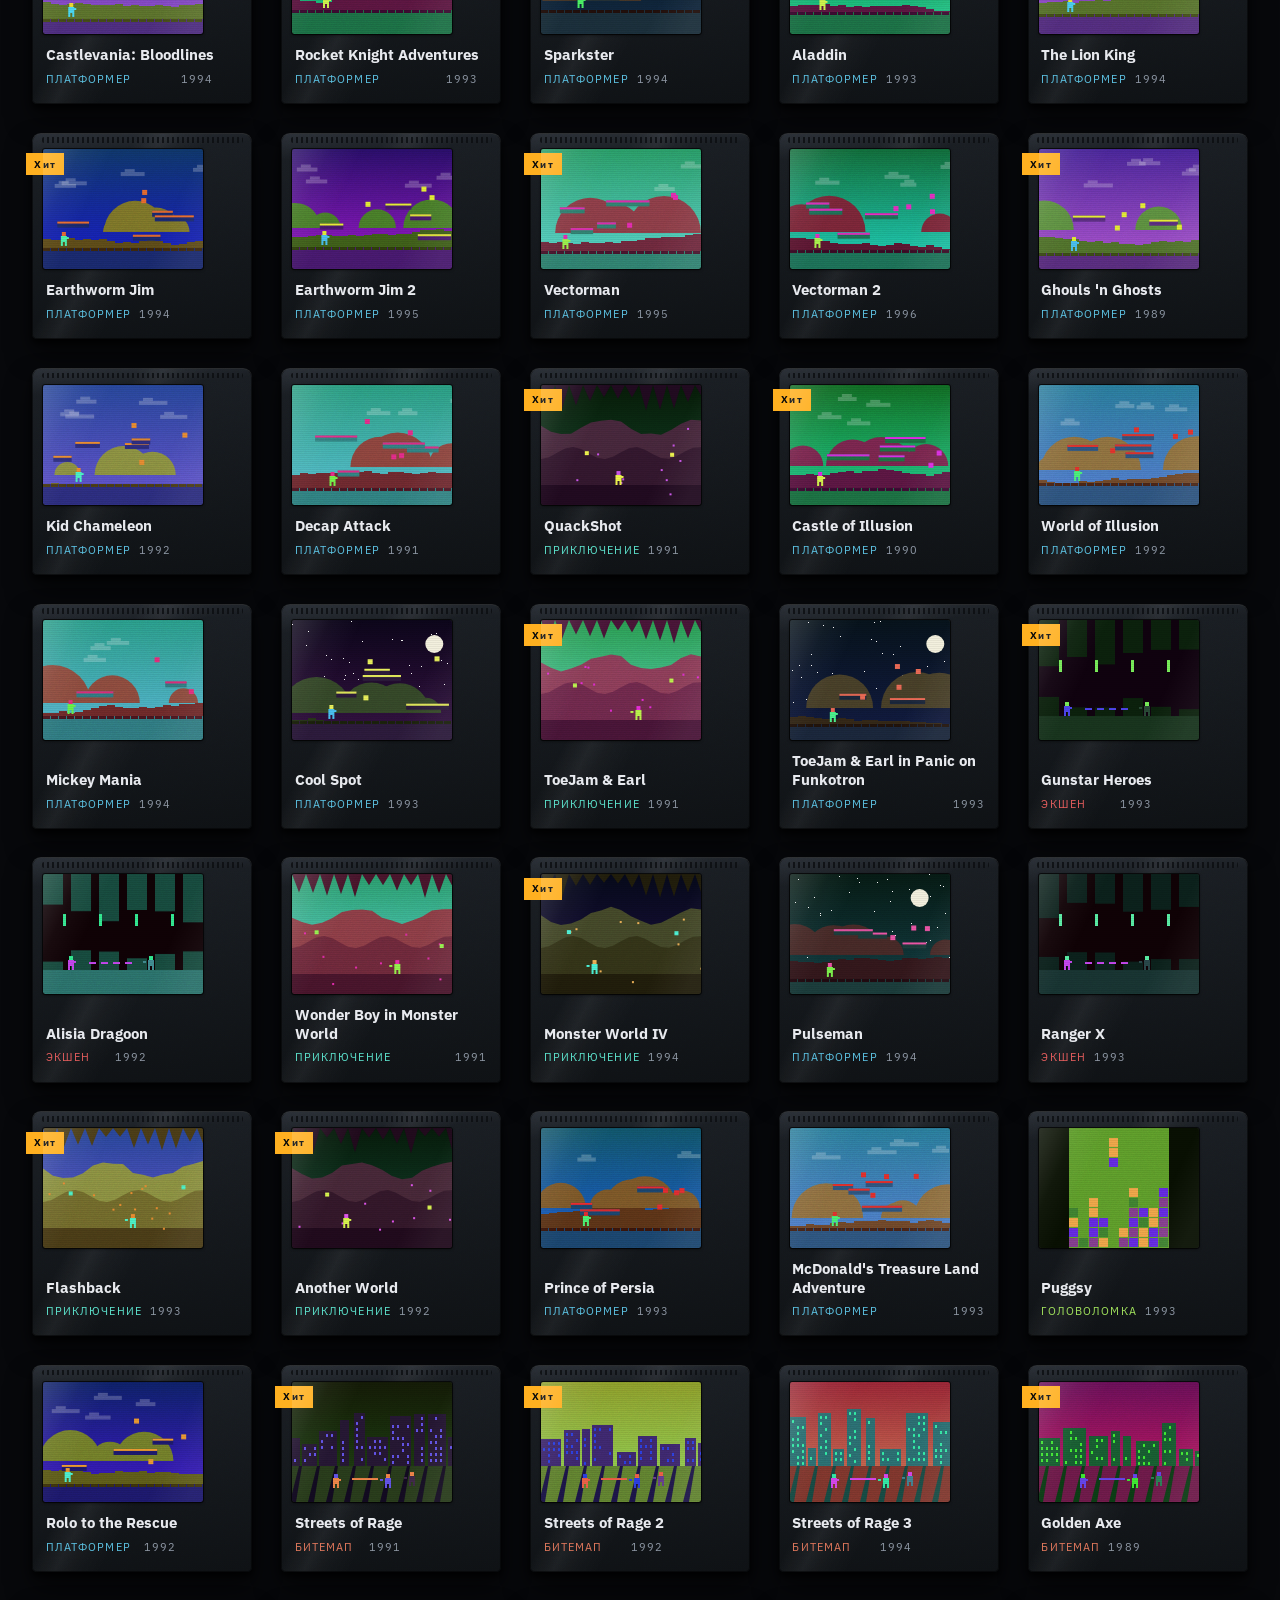
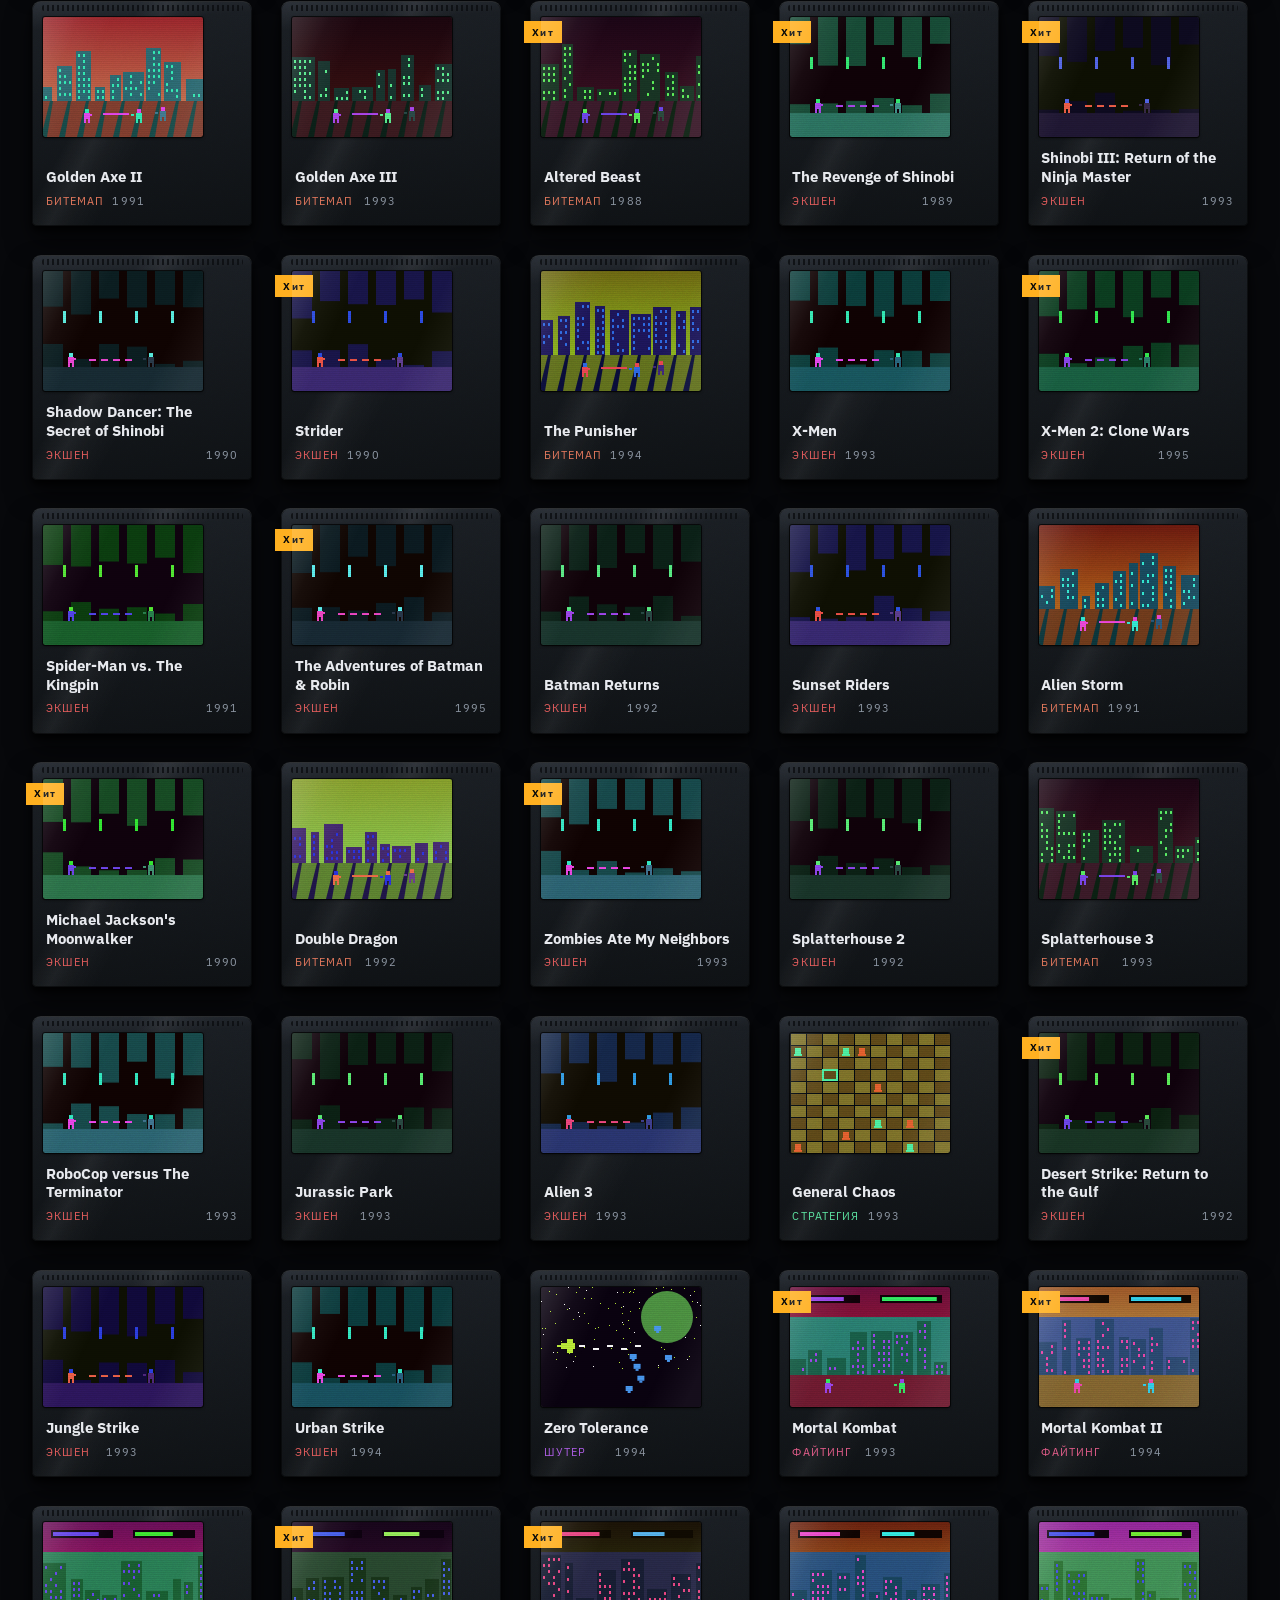
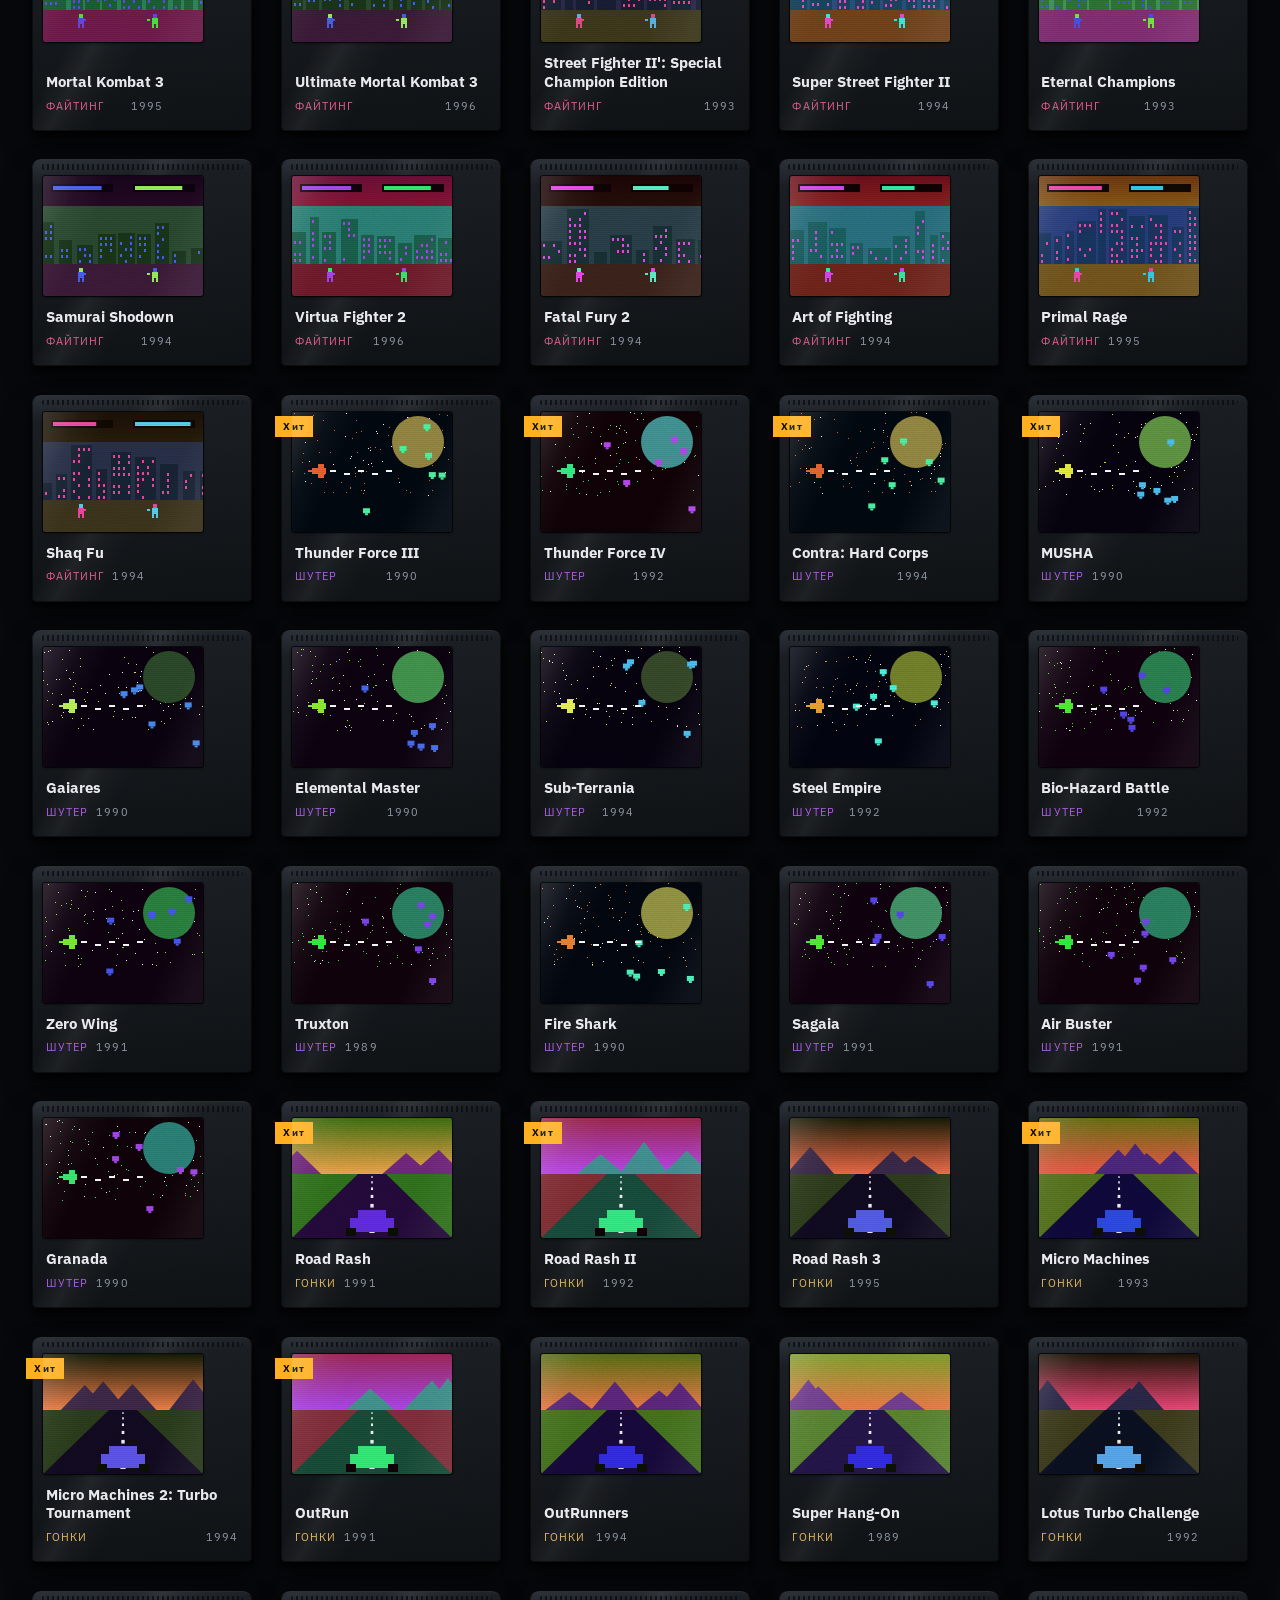
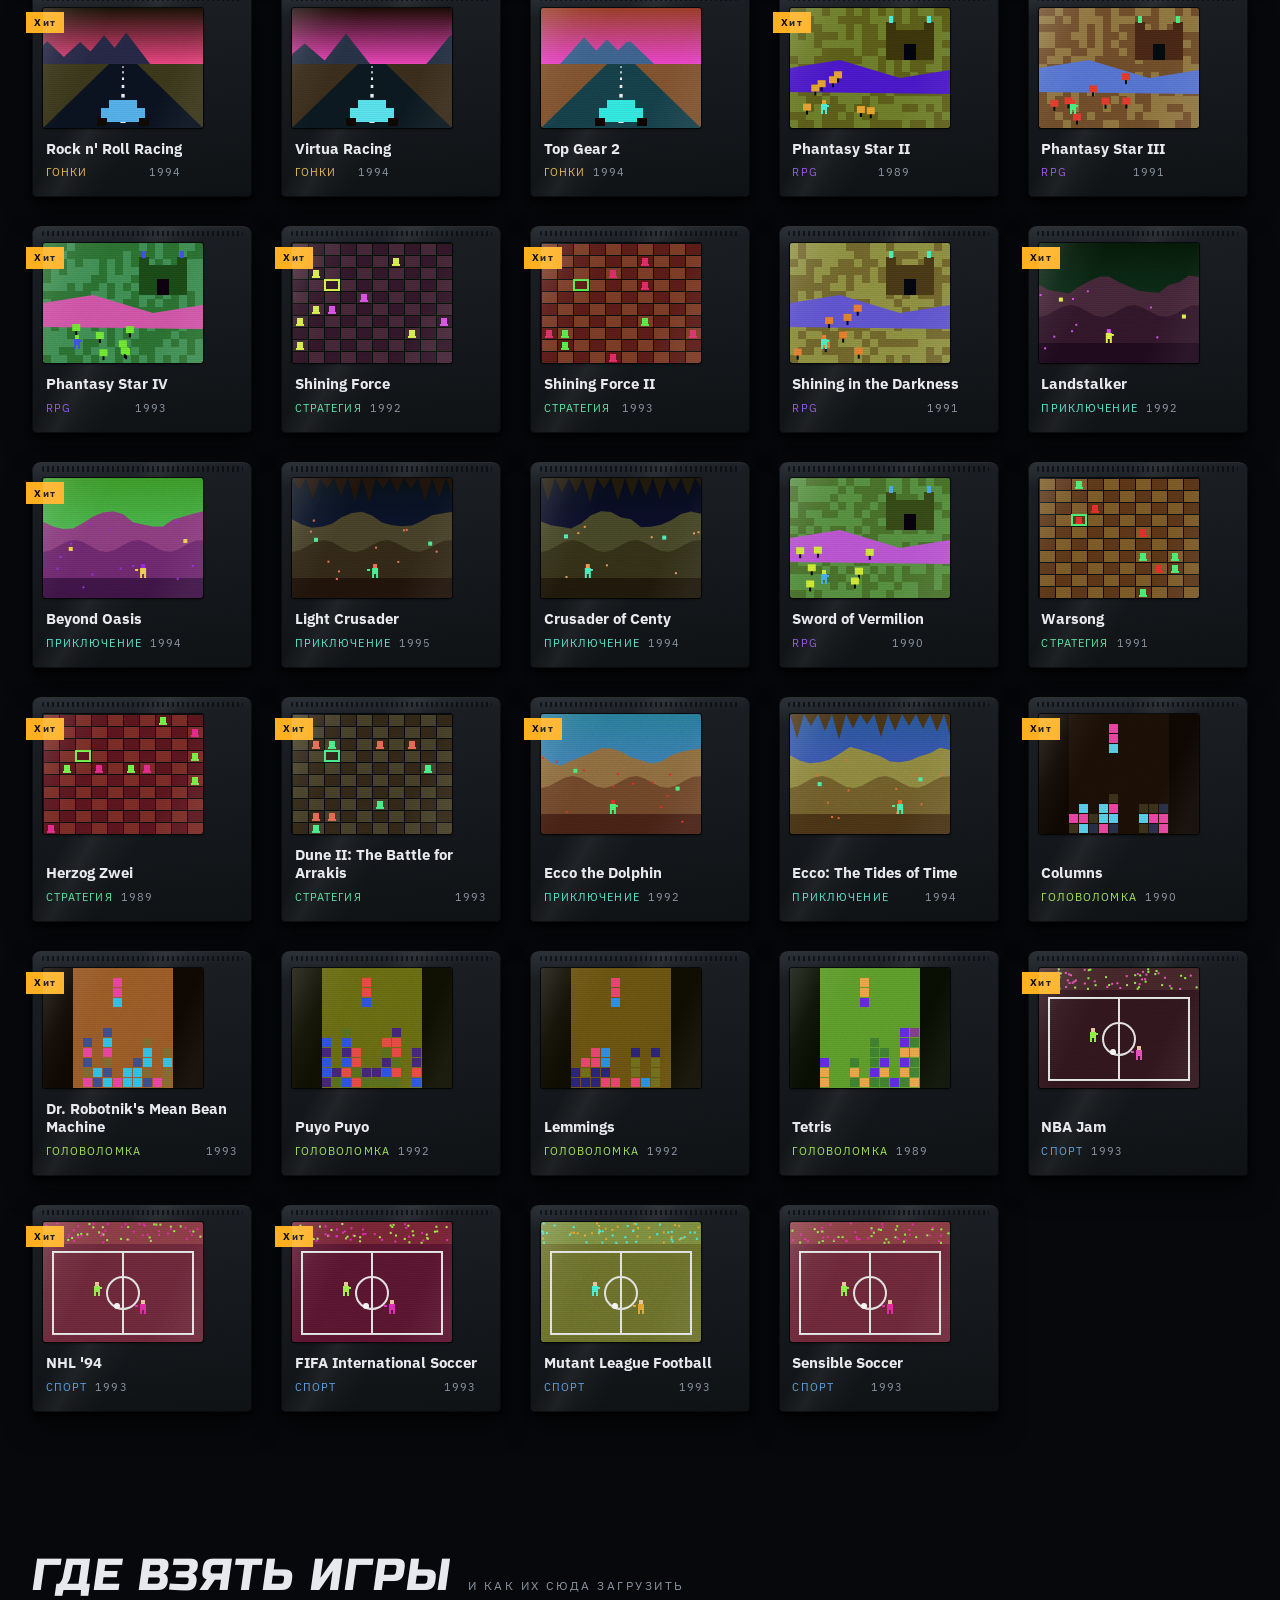
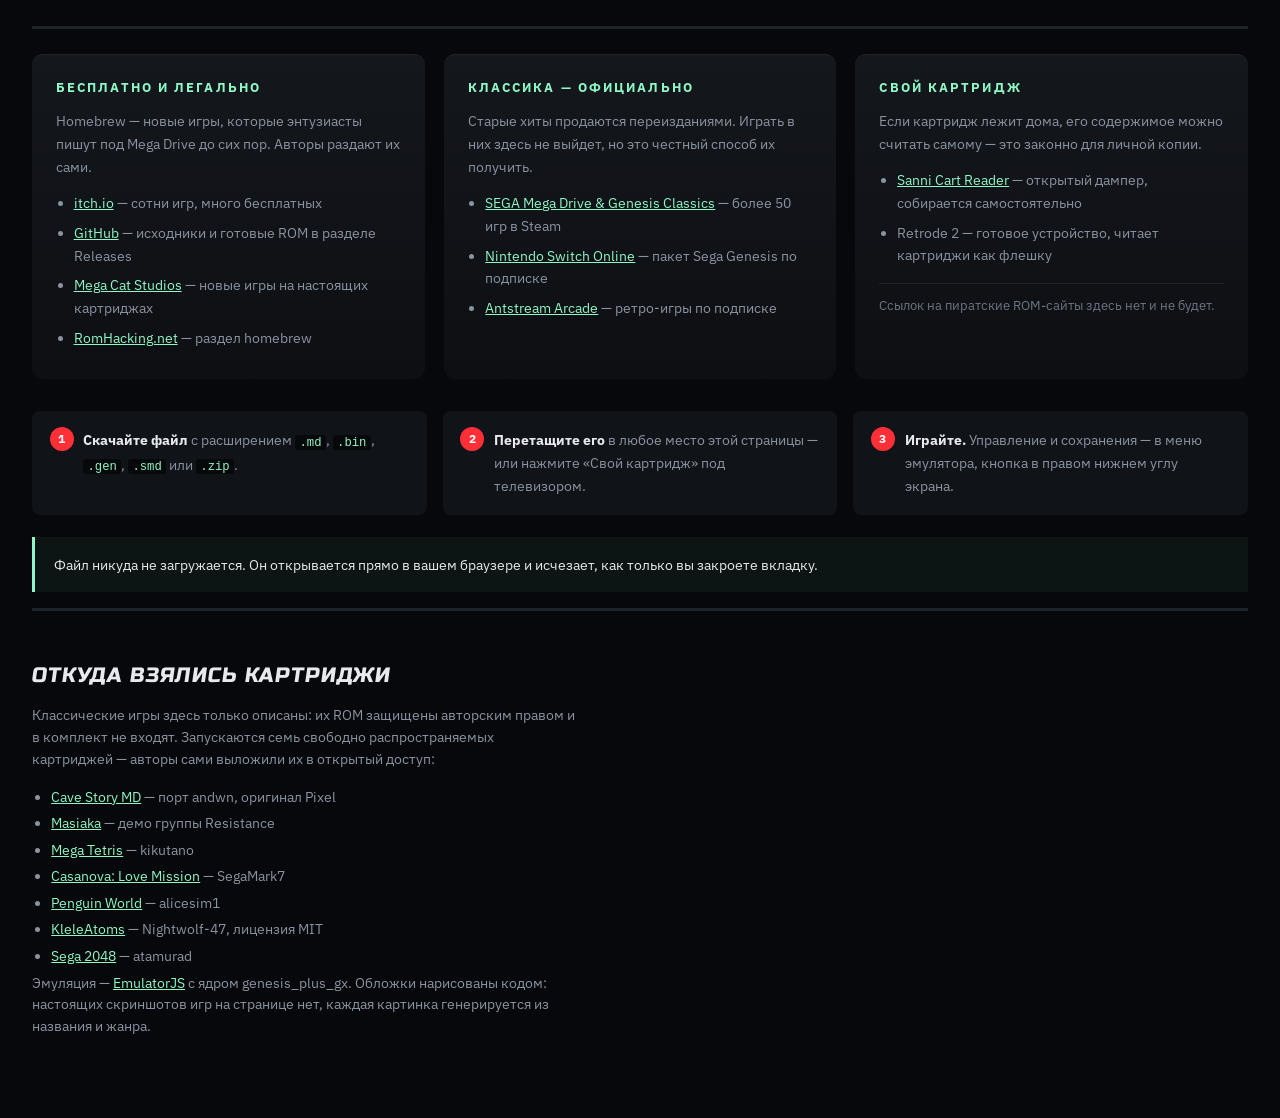
==== commit 0f3830e1: "Настоящее фото Фотона Ц-276Д и комнаты вместо CSS-иллюстрации" ====
--- a/index.html
+++ b/index.html
@@ -29,15 +29,16 @@
 <main>
   <section class="theatre" aria-label="Телевизор">
     <div class="room" aria-hidden="true">
-      <img class="room-wall" src="assets/img/room-wall.svg" alt="">
-      <img class="room-side room-left" src="assets/img/room-left.svg" alt="">
-      <img class="room-side room-right" src="assets/img/room-right.svg" alt="">
+      <img class="room-photo" src="[data-uri]" alt="">
     </div>
 
     <div class="tv" id="tv">
       <div class="tv-glow" aria-hidden="true"></div>
 
-      <div class="screen" id="screen">
+      <div class="tv-frame">
+        <img class="tv-photo" src="[data-uri]" alt="" draggable="false">
+
+        <div class="screen" id="screen">
         <div class="screen-content" id="screenContent">
 
           <div class="view-idle" id="viewIdle">
@@ -60,6 +61,7 @@
         </div>
 
         <p class="channel-badge" id="channel" aria-hidden="true">CH 00</p>
+        </div>
       </div>
 
       <div class="tv-side">
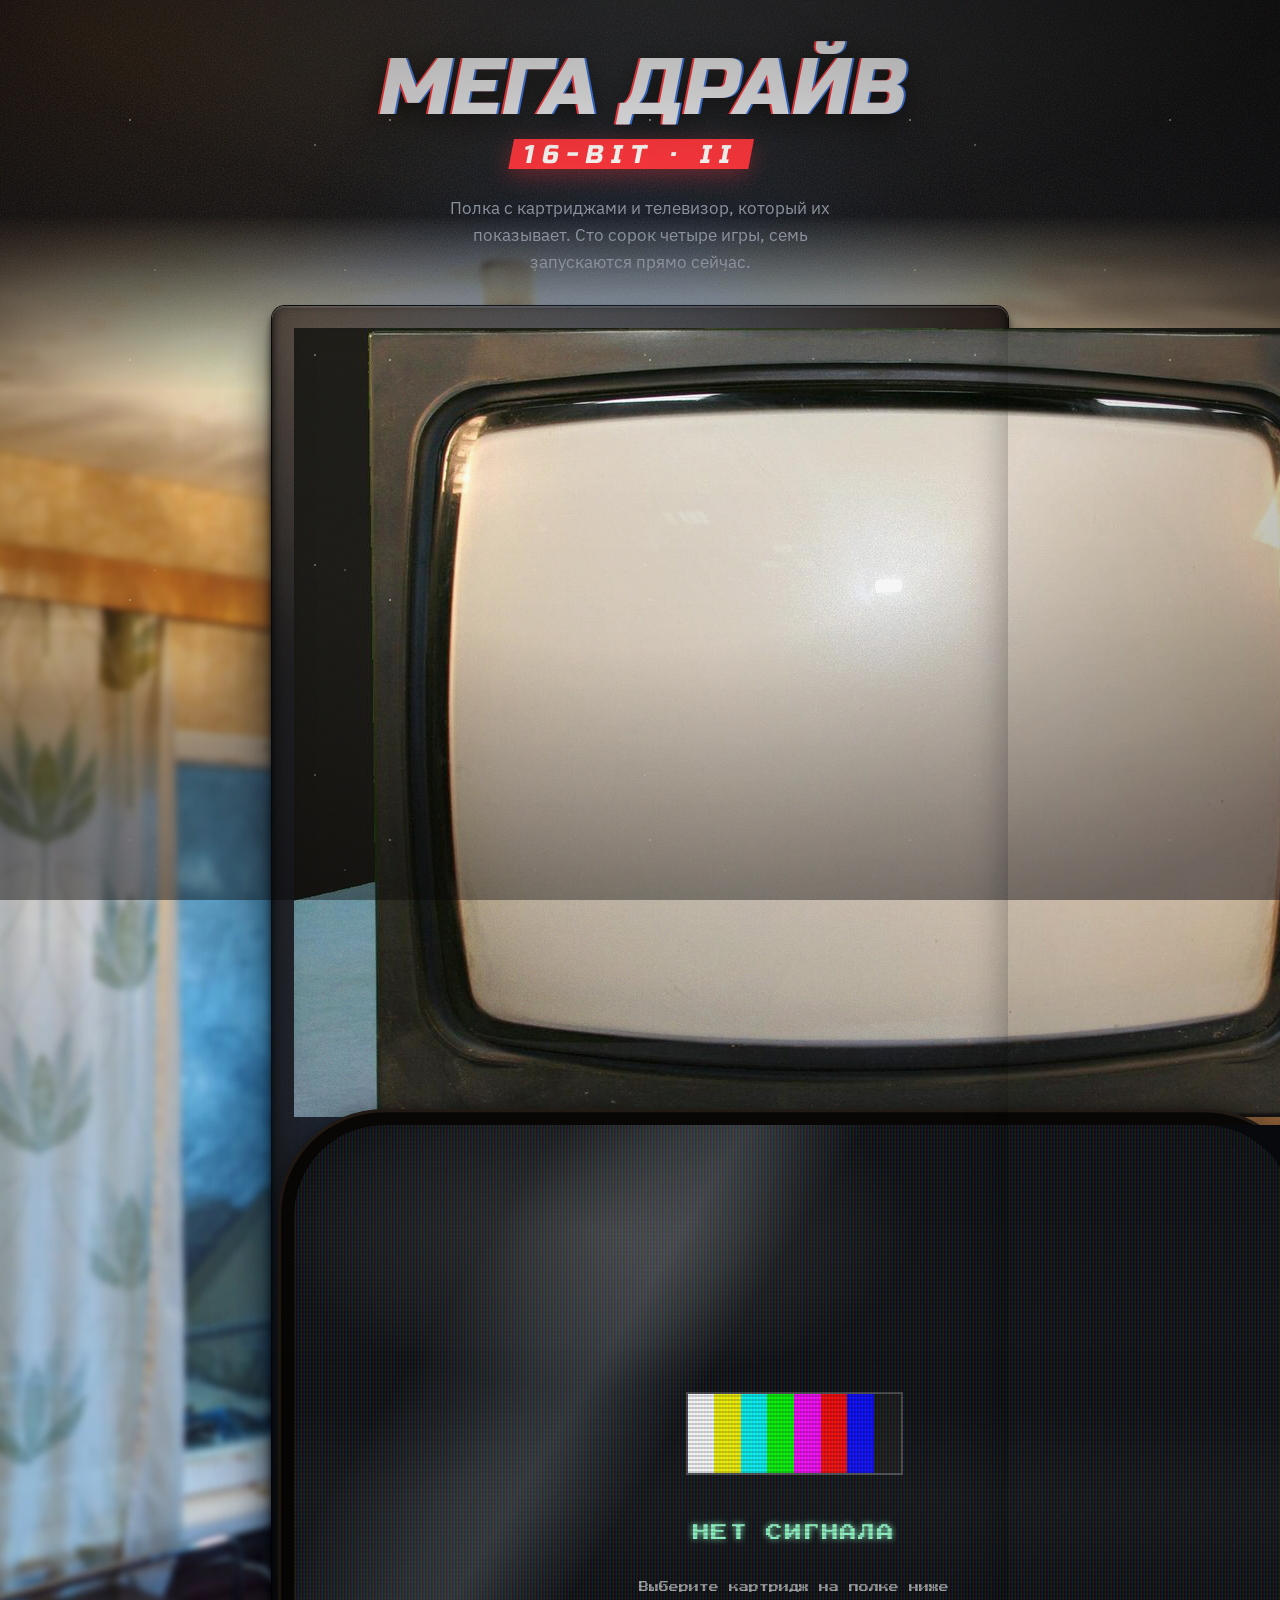
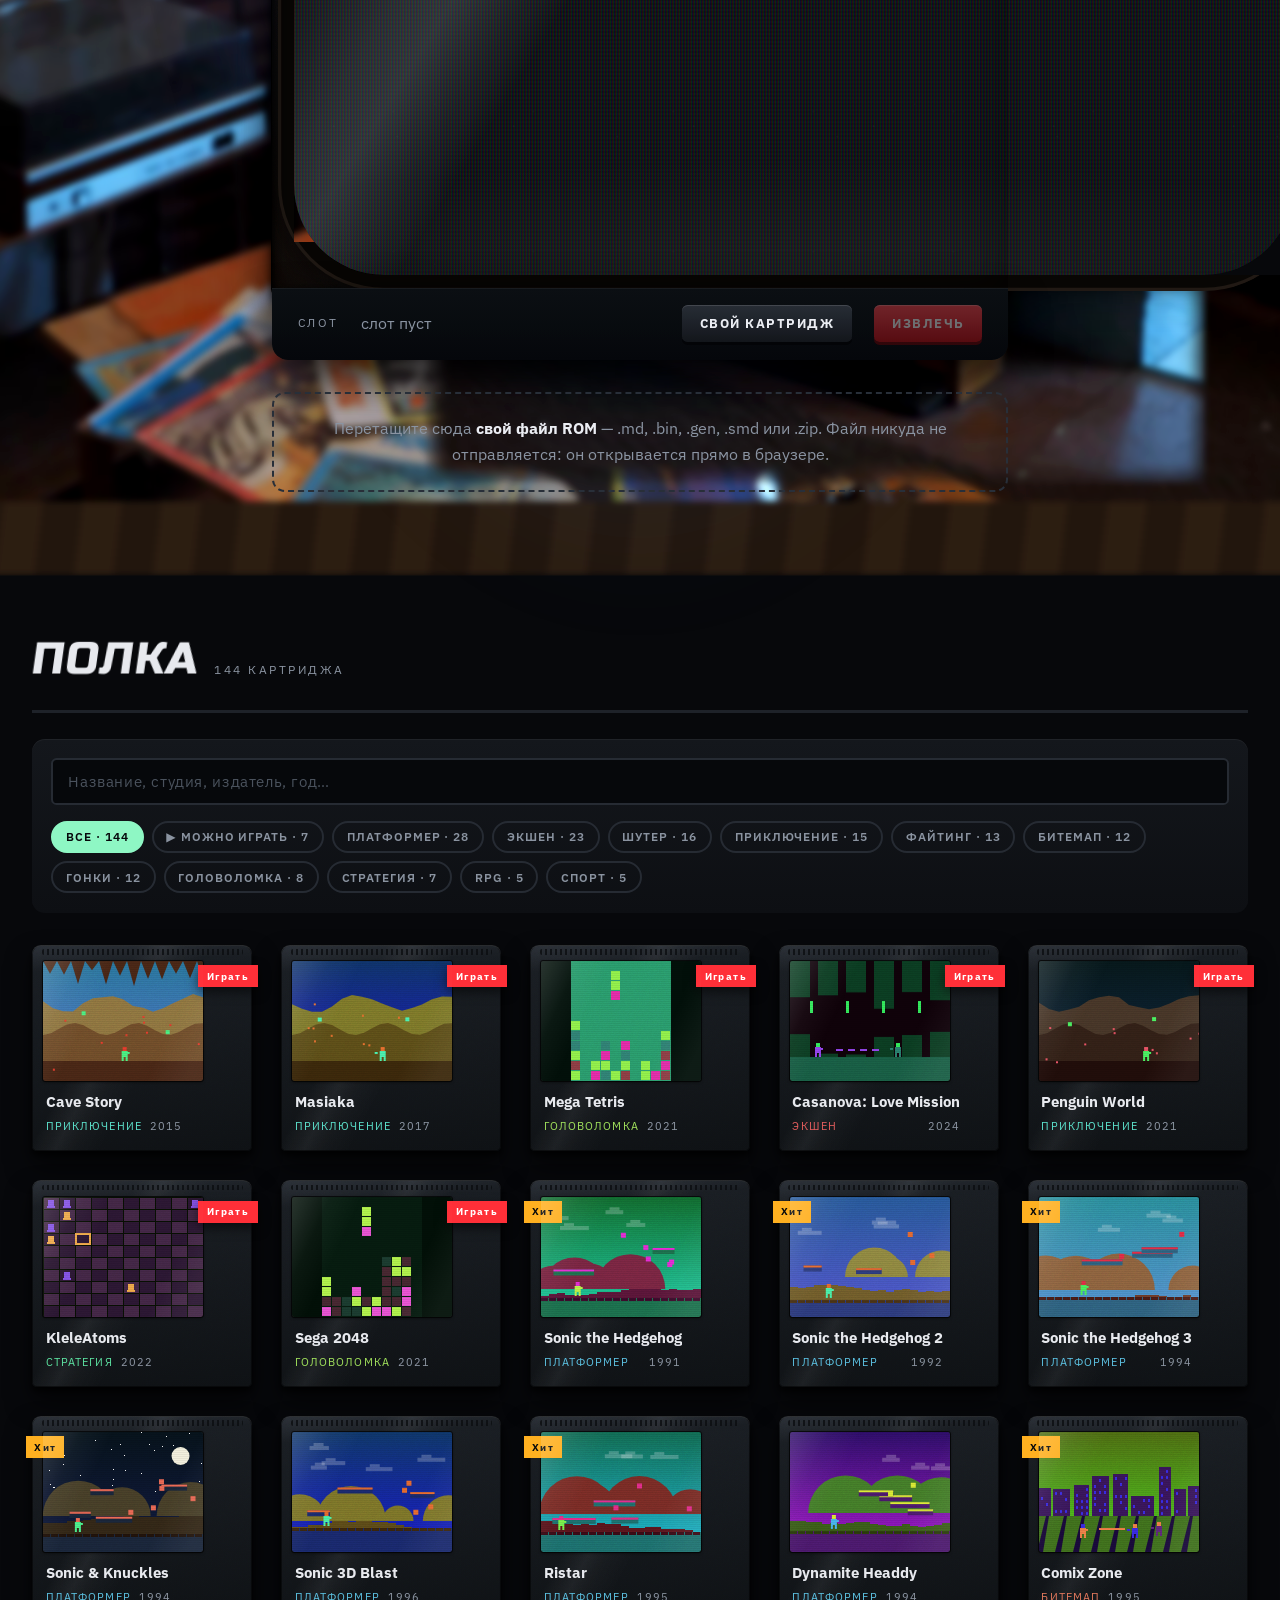
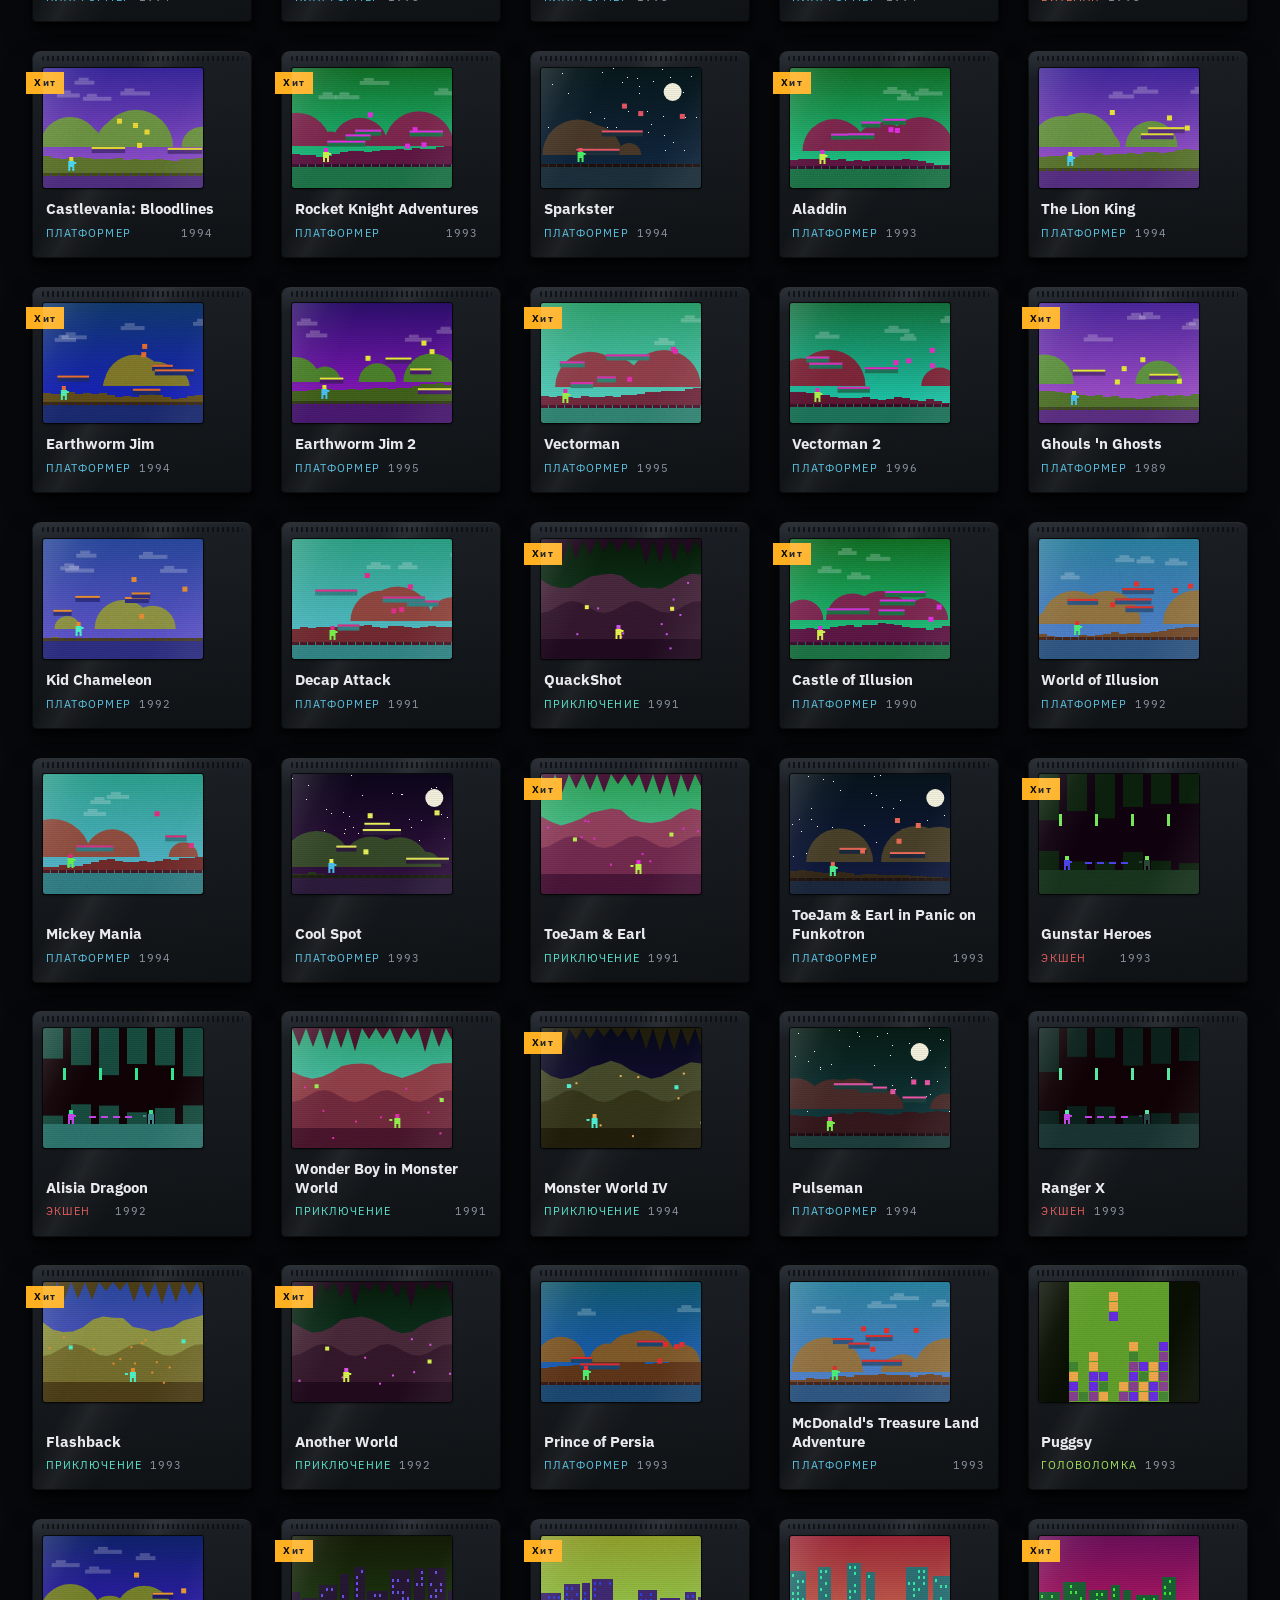
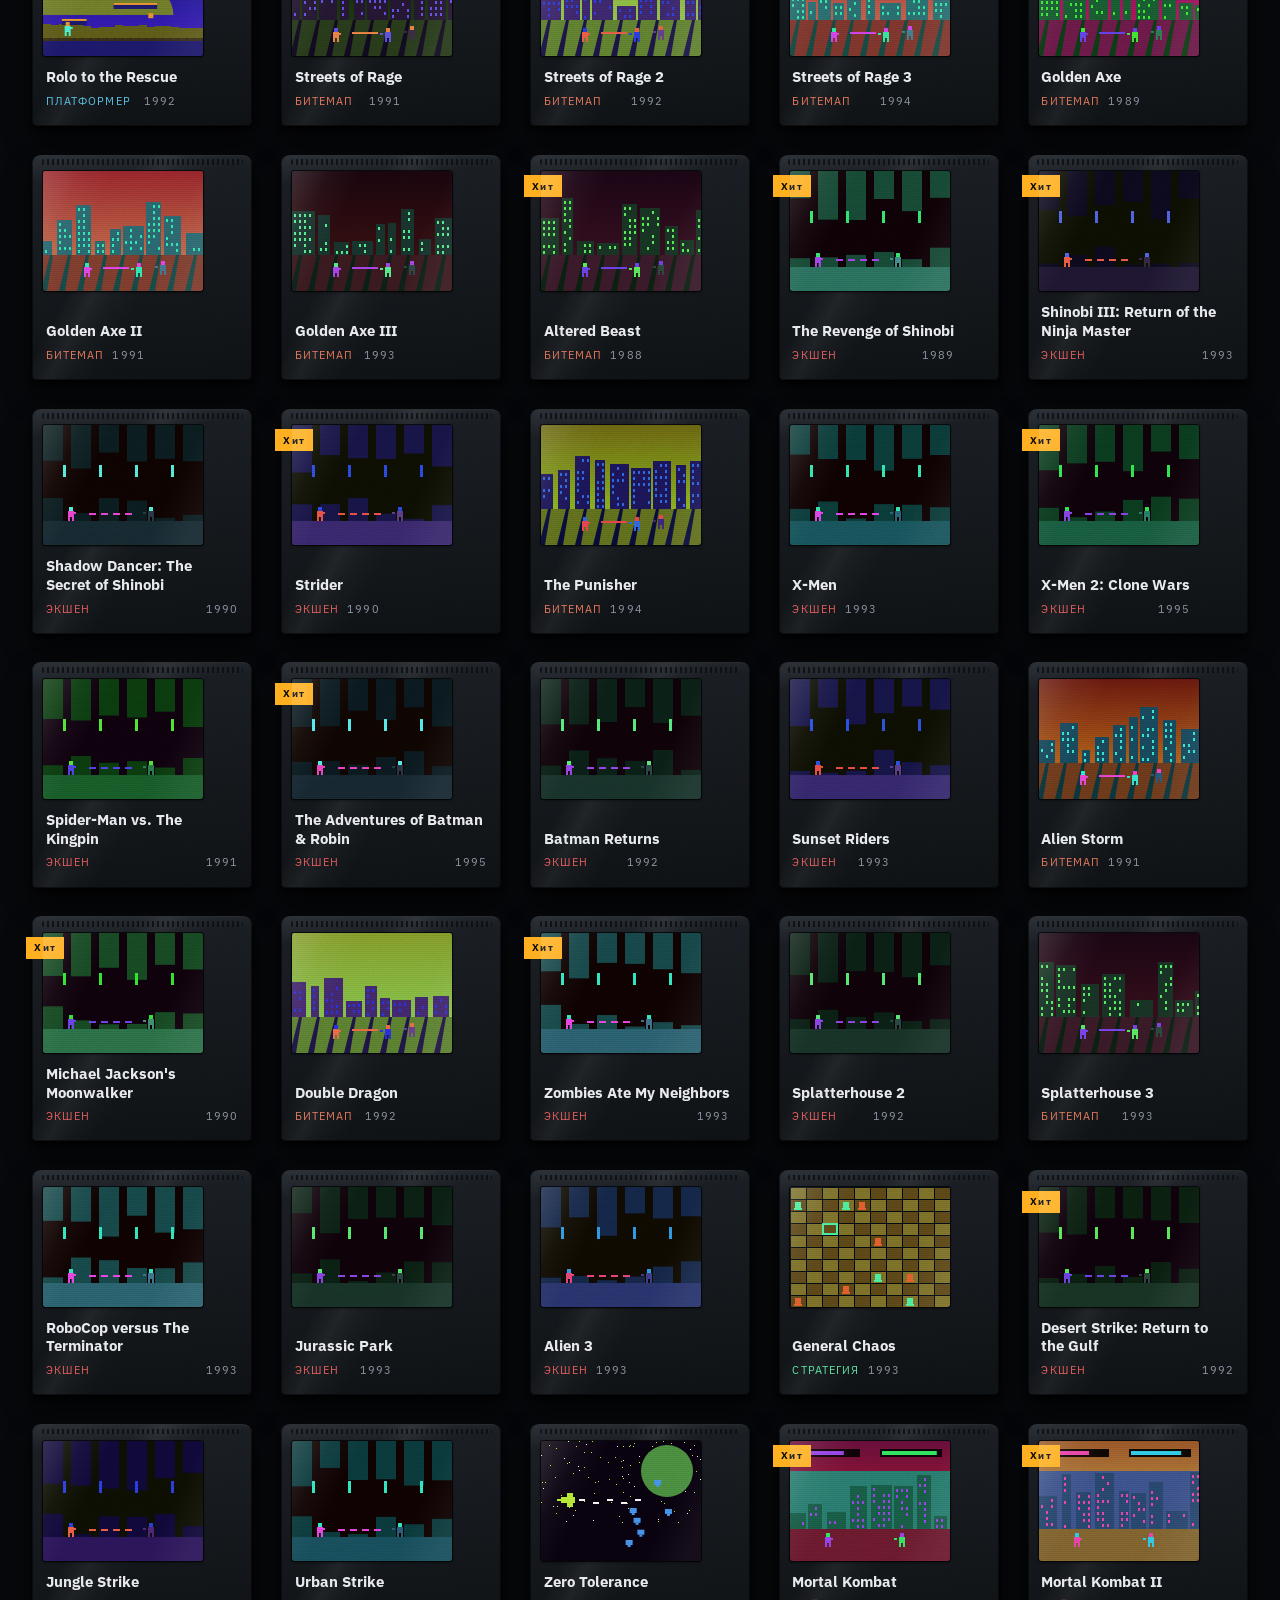
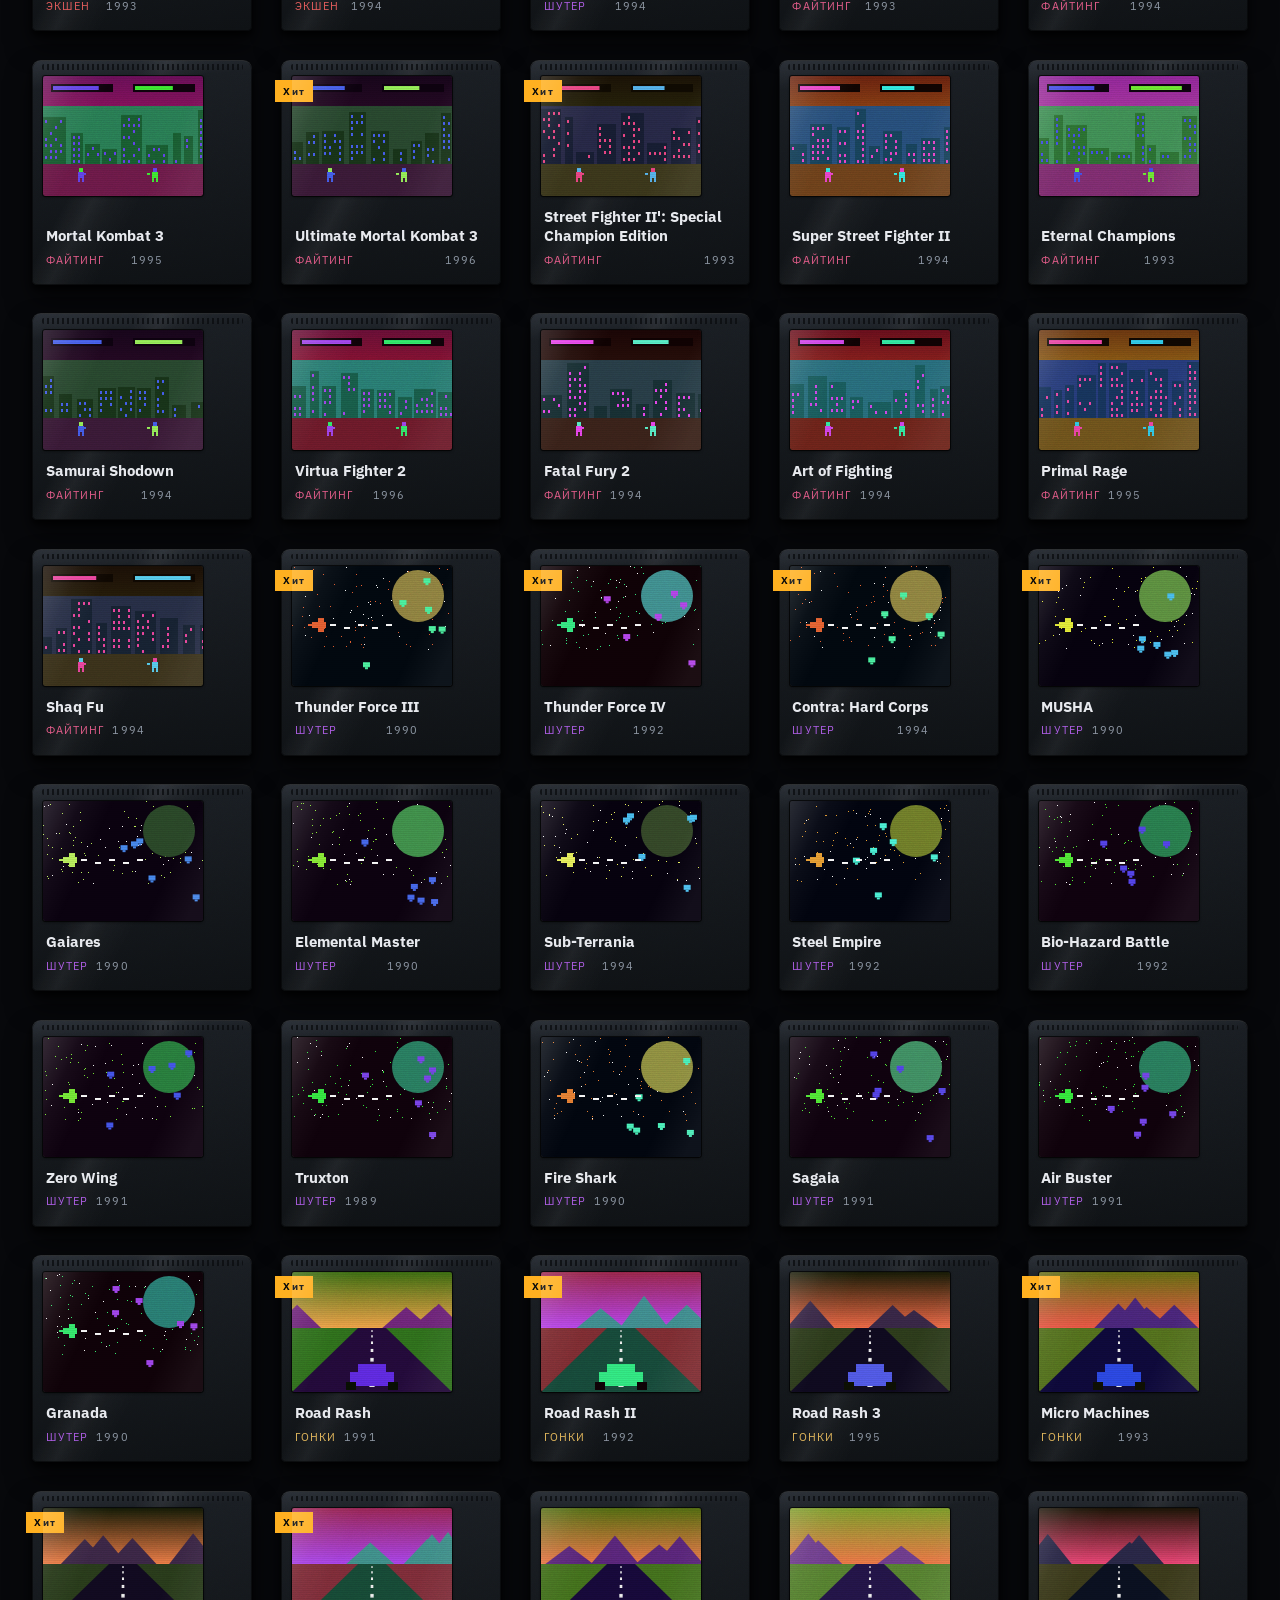
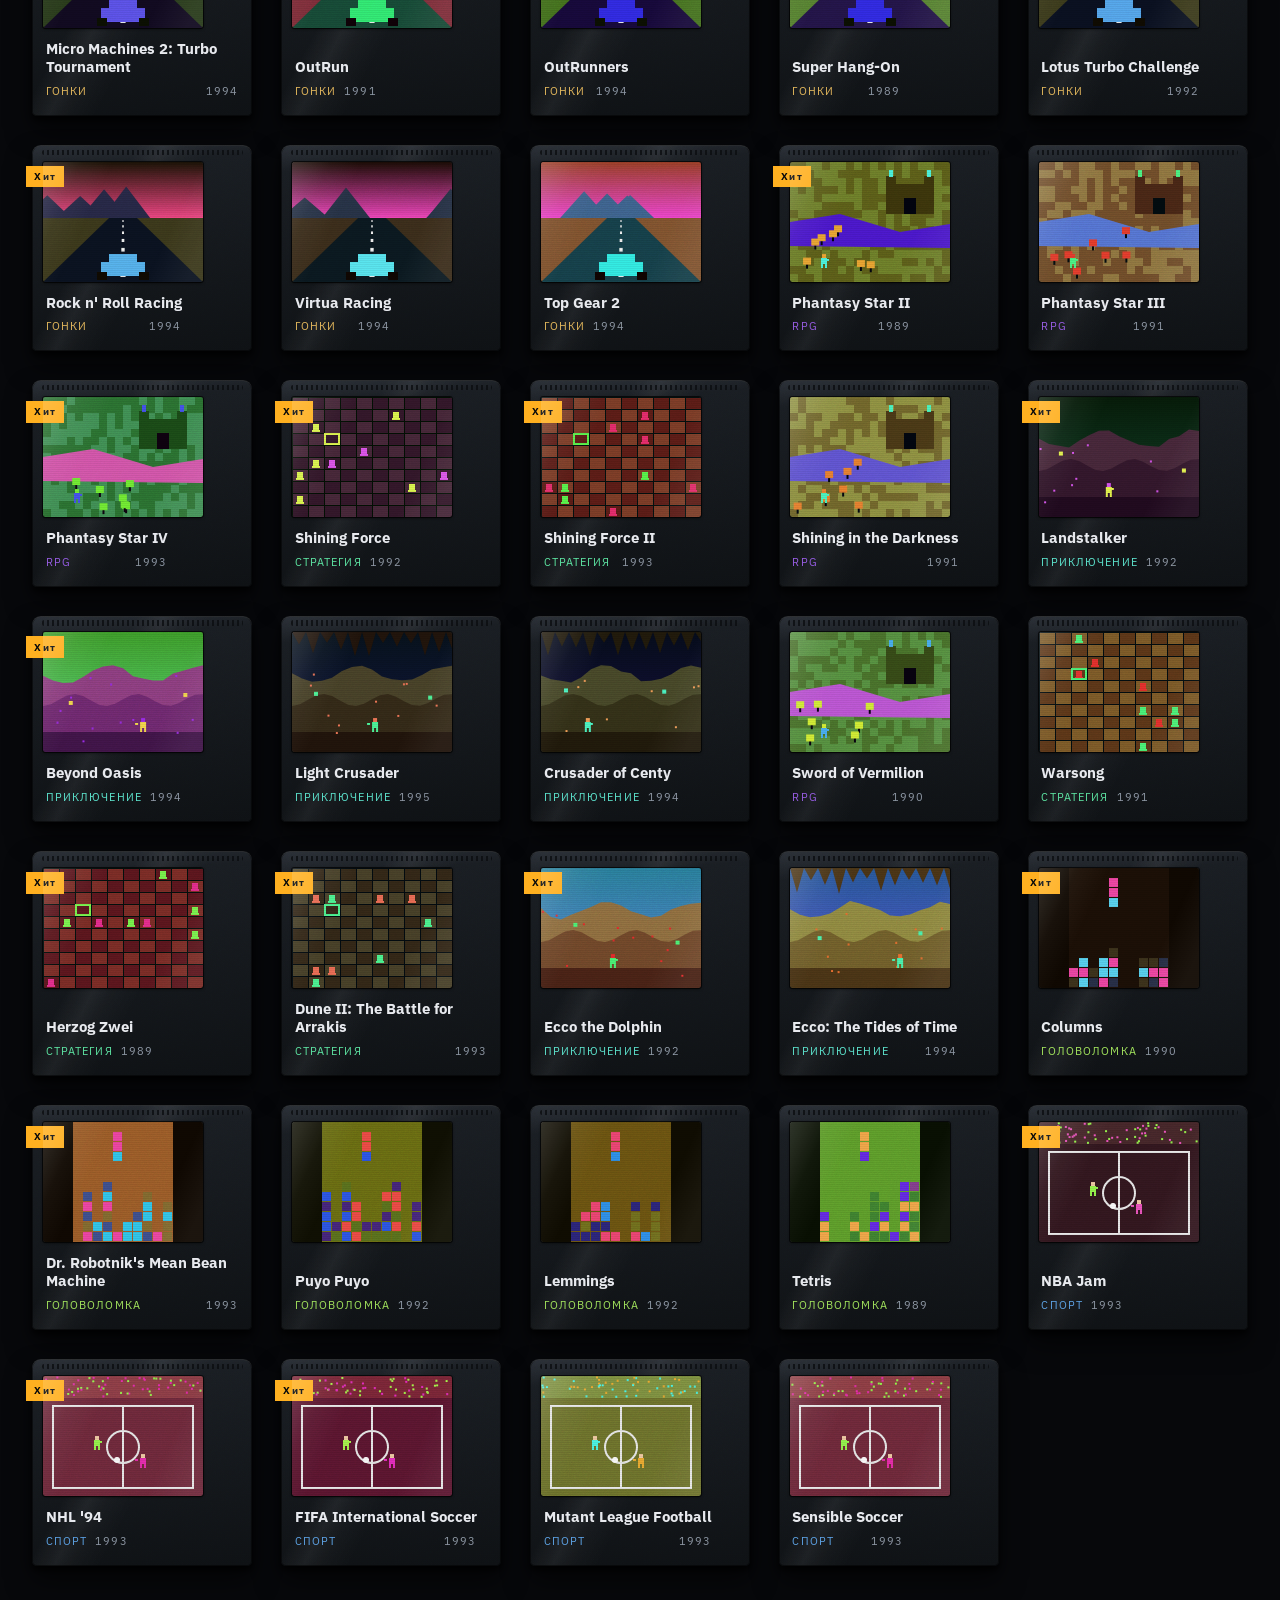
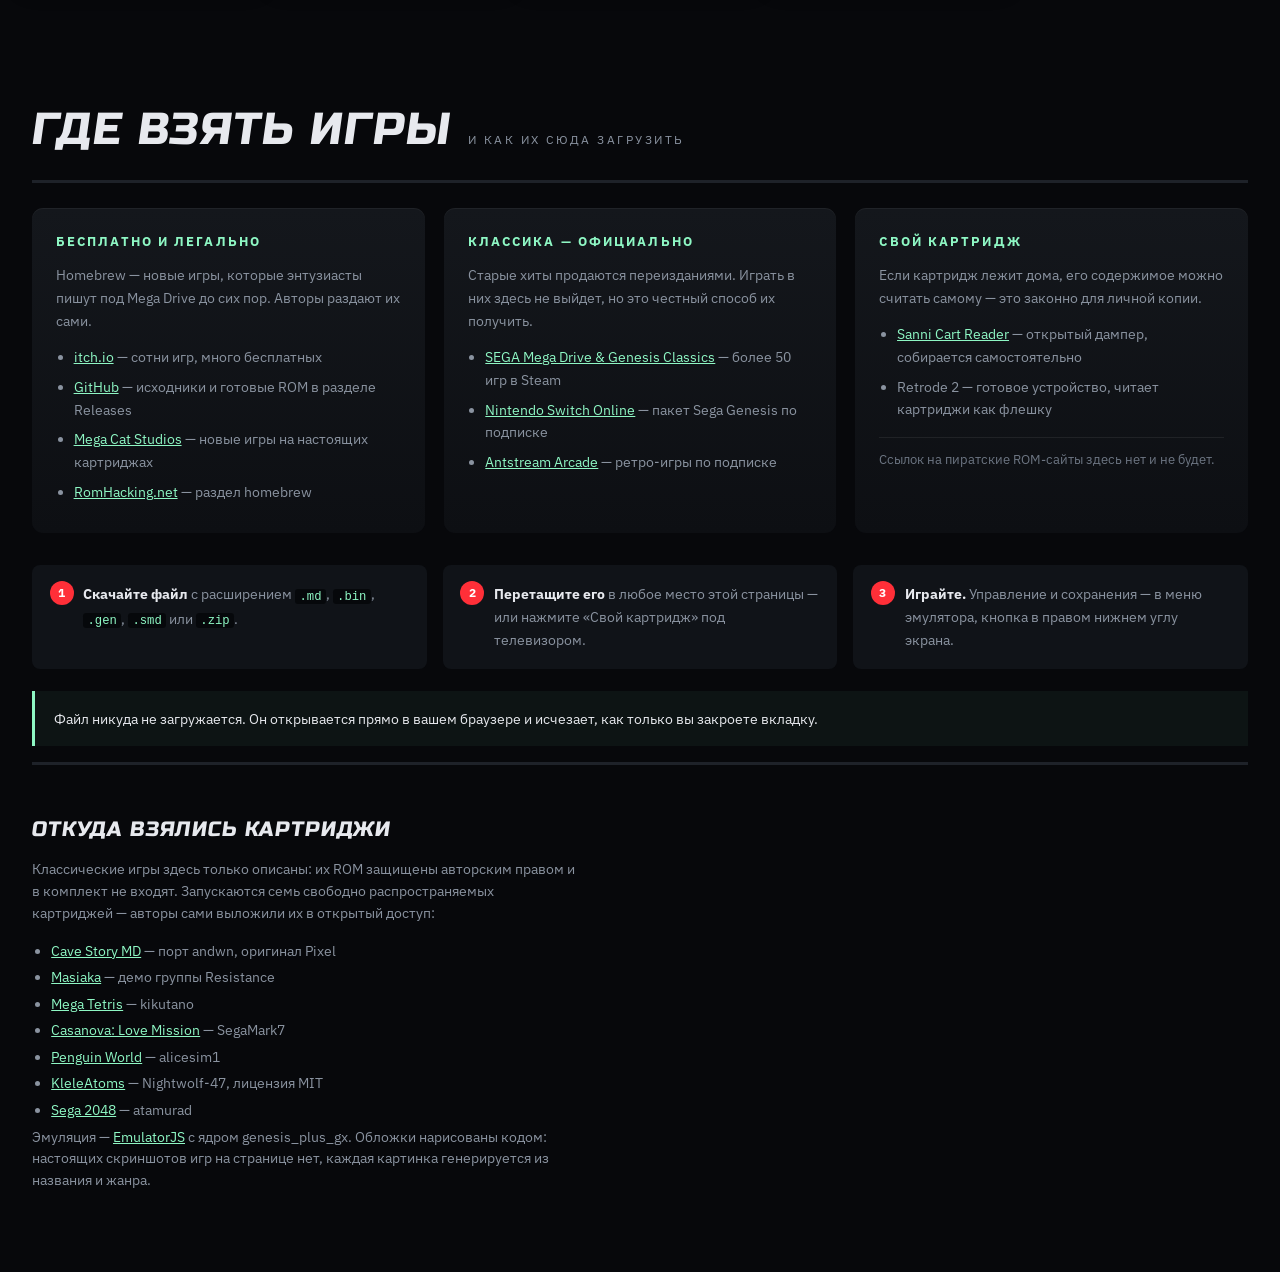
==== commit 9e8e418e: "Разметка: обычные ссылки на фото вместо data-URI" ====
--- a/index.html
+++ b/index.html
@@ -29,14 +29,14 @@
 <main>
   <section class="theatre" aria-label="Телевизор">
     <div class="room" aria-hidden="true">
-      <img class="room-photo" src="[data-uri]" alt="">
+      <img class="room-photo" src="assets/img/room-photo.jpg" alt="">
     </div>
 
     <div class="tv" id="tv">
       <div class="tv-glow" aria-hidden="true"></div>
 
       <div class="tv-frame">
-        <img class="tv-photo" src="[data-uri]" alt="" draggable="false">
+        <img class="tv-photo" src="assets/img/foton-bezel.jpg" alt="" draggable="false">
 
         <div class="screen" id="screen">
         <div class="screen-content" id="screenContent">
